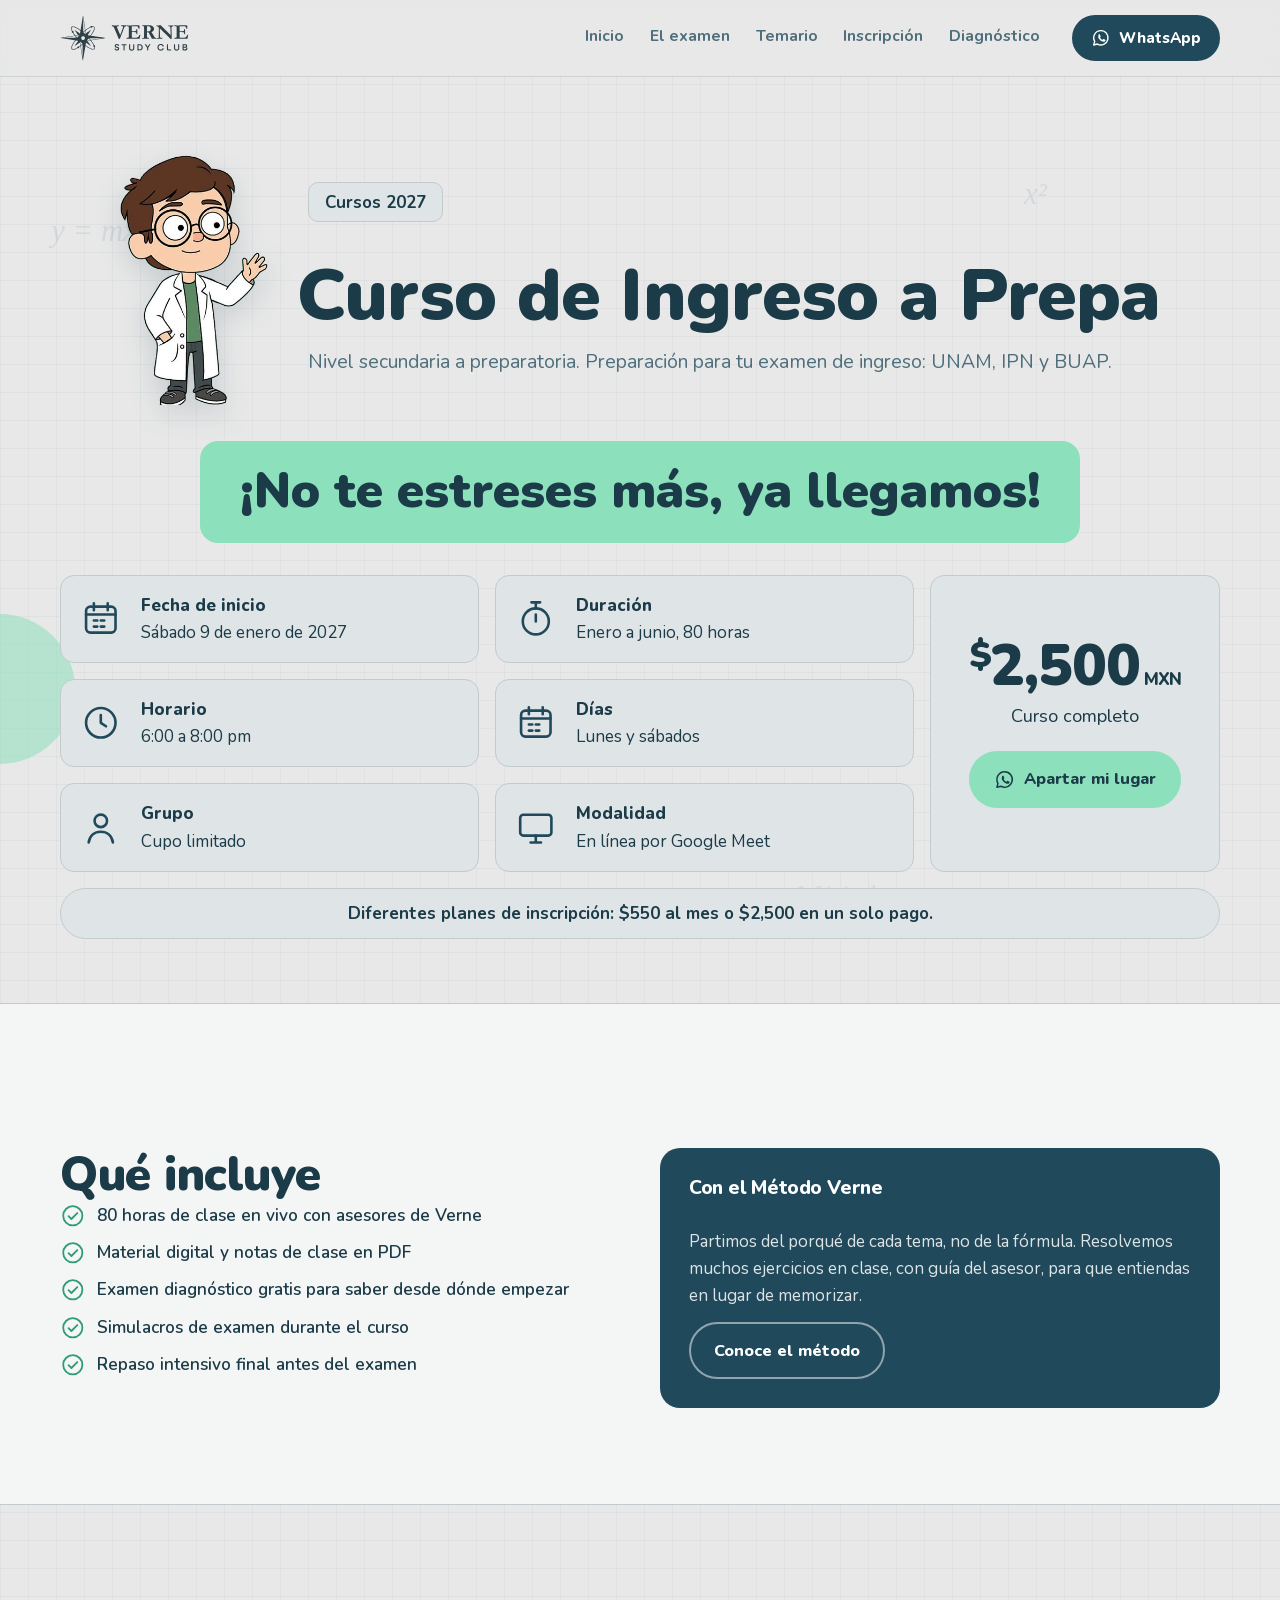
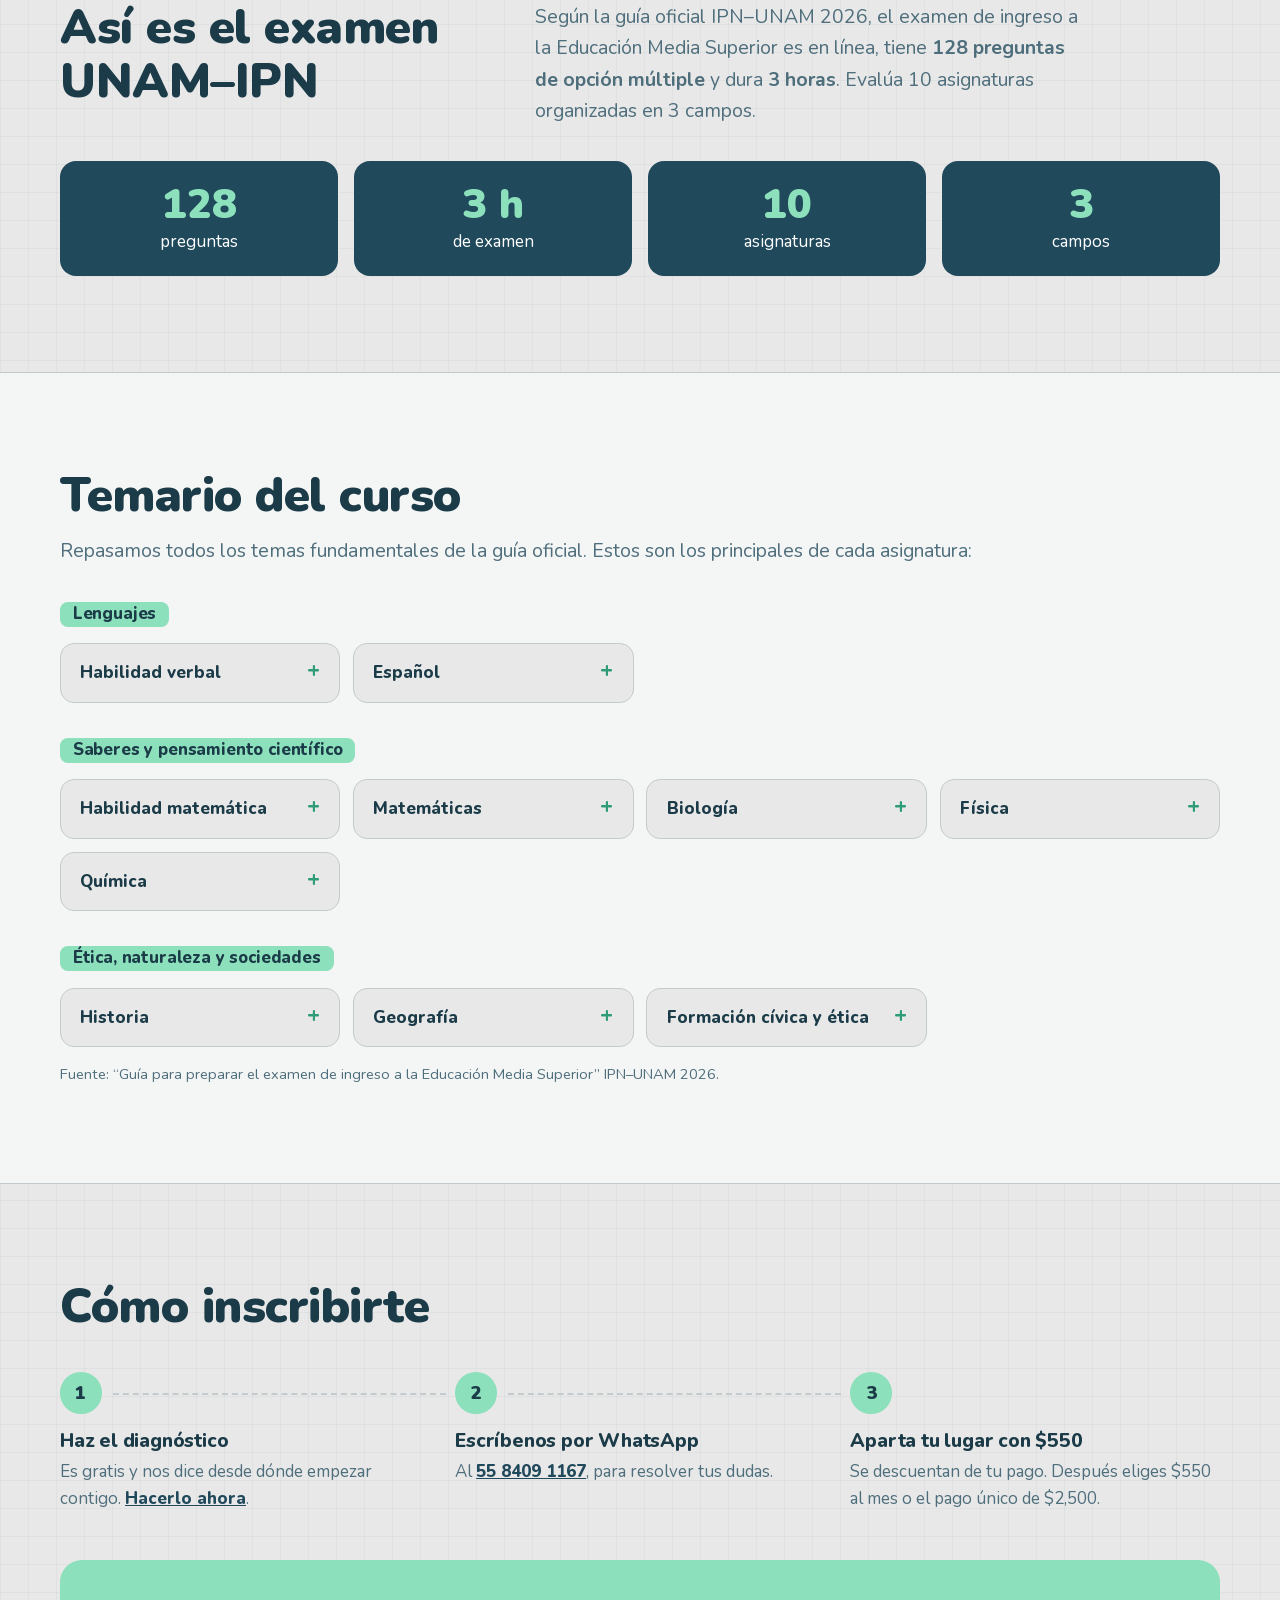
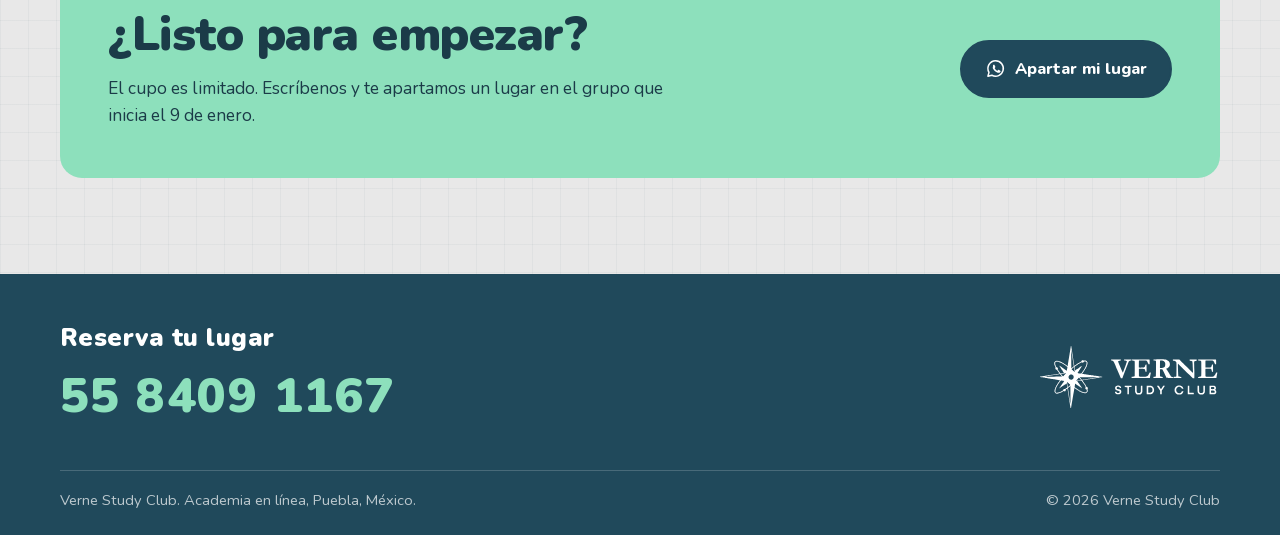
==== curso.html @ 1e66c163 "Diagnóstico UNAM–IPN de 80 preguntas, página del curso, equipo, redes y logo sin huecos Co-Authored-" ====
<!doctype html>
<html lang="es-MX">
<head>
<meta charset="utf-8">
<meta name="viewport" content="width=device-width, initial-scale=1">
<title>Curso de Ingreso a Prepa 2027 | Verne Study Club</title>
<meta name="description" content="Curso en línea para el examen de ingreso a prepa (UNAM, IPN, BUAP). Inicia el 9 de enero de 2027, lunes y sábados de 6:00 a 8:00 pm por Google Meet. $2,500 MXN o $550 al mes; aparta con $550.">
<meta name="theme-color" content="#20495B">
<link rel="icon" href="assets/favicon.svg" type="image/svg+xml">
<link rel="canonical" href="https://tomyblazebb8r2d2-jpg.github.io/verne/curso.html">
<link rel="preload" href="fonts/nunito-latin.woff2" as="font" type="font/woff2" crossorigin>
<meta property="og:type" content="website">
<meta property="og:locale" content="es_MX">
<meta property="og:title" content="Curso de Ingreso a Prepa 2027 | Verne Study Club">
<meta property="og:description" content="¡No te estreses más, ya llegamos! Inicia el 9 de enero de 2027. En línea por Google Meet.">
<meta property="og:image" content="https://tomyblazebb8r2d2-jpg.github.io/verne/assets/og.png">
<meta name="twitter:card" content="summary_large_image">
<link rel="stylesheet" href="estilos.css">
<script type="application/ld+json">
{
  "@context": "https://schema.org",
  "@type": "Course",
  "name": "Curso de Ingreso a Prepa 2027",
  "description": "Preparación en línea para el examen de ingreso a la Educación Media Superior (UNAM, IPN, BUAP).",
  "inLanguage": "es-MX",
  "provider": { "@type": "EducationalOrganization", "name": "Verne Study Club", "url": "https://tomyblazebb8r2d2-jpg.github.io/verne/", "telephone": "+52 55 8409 1167" },
  "offers": { "@type": "Offer", "price": "2500", "priceCurrency": "MXN", "category": "Curso completo" },
  "hasCourseInstance": { "@type": "CourseInstance", "courseMode": "online", "startDate": "2027-01-09", "courseSchedule": { "@type": "Schedule", "byDay": ["https://schema.org/Monday", "https://schema.org/Saturday"], "startTime": "18:00", "endTime": "20:00" }, "location": { "@type": "VirtualLocation", "name": "Google Meet" } }
}
</script>
</head>
<body>
<a class="saltar" href="#contenido">Saltar al contenido</a>

<header class="cabecera">
  <div class="envoltura cabecera__fila">
    <a class="cabecera__logo" href="./"><svg class="logo-h" aria-hidden="true" focusable="false" viewBox="275.0 156.5 843.77 299.09"><g transform="translate(279.0 160.5) scale(0.62) translate(-279.0 -160.5)"><path class=""  transform="scale(0.25) translate(0 4096) scale(0.1 -0.1)" d="M20527 34478 c-17 -27 -37 -128 -67 -328 -12 -80 -28 -176 -35 -215 -8 -38 -19 -106 -25 -150 -6 -44 -15 -95 -20 -115 -5 -19 -11 -62 -15 -95 -3 -33 -12 -91 -20 -130 -8 -38 -19 -108 -25 -155 -5 -47 -17 -116 -25 -155 -8 -38 -15 -83 -15 -99 0 -17 -9 -80 -20 -140 -39 -209 -51 -281 -61 -365 -5 -47 -12 -88 -15 -92 -3 -5 -14 -66 -24 -136 -11 -70 -25 -155 -30 -188 -6 -33 -20 -114 -30 -180 -20 -117 -46 -274 -75 -445 -8 -47 -17 -105 -20 -130 -3 -25 -15 -94 -25 -155 -20 -110 -49 -287 -91 -555 -17 -111 -50 -300 -70 -409 -10 -56 -19 -115 -19 -130 0 -14 -7 -57 -15 -96 -9 -38 -22 -113 -30 -165 -37 -242 -46 -297 -56 -325 -5 -16 -12 -64 -15 -105 -4 -41 -12 -100 -19 -130 -8 -30 -18 -97 -24 -147 -6 -51 -15 -103 -20 -116 -5 -13 -12 -54 -16 -92 -4 -39 -13 -97 -20 -130 -7 -33 -18 -104 -24 -157 -6 -53 -15 -108 -21 -123 -5 -14 -10 -39 -10 -54 0 -43 -24 -58 -56 -35 -15 11 -36 26 -48 34 -13 8 -51 38 -87 65 -87 68 -111 85 -204 150 -44 30 -116 80 -160 110 -166 115 -424 284 -520 341 -55 32 -109 64 -120 71 -11 7 -33 20 -50 28 -16 9 -46 26 -67 38 -20 12 -62 37 -95 55 -32 18 -65 37 -73 43 -8 5 -28 16 -45 25 -16 8 -66 35 -110 59 -158 87 -525 265 -546 265 -6 0 -23 7 -37 15 -29 16 -38 19 -257 94 -240 82 -345 110 -550 147 -149 27 -374 25 -479 -4 -232 -65 -363 -184 -444 -407 -25 -67 -26 -79 -26 -285 0 -173 3 -230 18 -290 10 -41 22 -97 27 -124 4 -28 15 -70 23 -95 36 -110 48 -148 56 -180 5 -19 15 -48 23 -65 8 -17 25 -58 37 -91 33 -91 66 -167 136 -312 35 -73 64 -138 64 -144 0 -6 -13 -28 -28 -48 -51 -66 -72 -131 -72 -225 0 -70 5 -98 27 -152 57 -139 189 -225 353 -230 47 -2 88 -3 91 -4 7 0 89 -117 89 -126 0 -3 8 -17 19 -32 10 -15 66 -99 125 -187 59 -88 134 -198 167 -245 33 -47 68 -96 77 -110 9 -13 45 -63 79 -110 34 -47 88 -121 120 -165 32 -44 75 -99 96 -122 21 -23 36 -47 33 -52 -4 -5 -28 -13 -54 -16 -26 -3 -78 -12 -117 -20 -38 -7 -101 -17 -138 -20 -37 -4 -82 -11 -100 -16 -18 -5 -75 -14 -127 -19 -52 -5 -115 -14 -140 -20 -25 -6 -92 -17 -150 -25 -115 -16 -188 -27 -355 -55 -60 -10 -137 -21 -170 -25 -33 -3 -76 -11 -97 -16 -20 -5 -71 -14 -115 -19 -43 -5 -116 -16 -163 -24 -185 -31 -345 -55 -629 -95 -85 -12 -157 -24 -161 -26 -4 -3 -50 -9 -101 -15 -52 -6 -130 -17 -174 -25 -102 -18 -262 -42 -393 -60 -56 -8 -106 -16 -110 -19 -4 -2 -52 -9 -107 -16 -55 -6 -118 -16 -140 -21 -22 -5 -87 -16 -145 -24 -102 -14 -284 -42 -405 -64 -33 -5 -121 -19 -195 -31 -74 -11 -184 -29 -245 -40 -60 -10 -135 -22 -165 -25 -30 -3 -91 -12 -135 -20 -44 -8 -114 -19 -155 -24 -88 -12 -174 -25 -325 -51 -60 -11 -130 -21 -155 -25 -25 -3 -83 -12 -130 -19 -47 -8 -119 -20 -160 -26 -116 -18 -134 -22 -147 -32 -16 -13 -17 -94 -1 -104 13 -8 141 -27 298 -44 52 -6 125 -15 163 -20 37 -6 100 -15 140 -20 83 -12 153 -23 322 -50 66 -11 149 -24 185 -30 130 -21 307 -52 380 -65 41 -8 100 -17 130 -20 30 -4 100 -15 155 -25 55 -10 154 -27 220 -39 66 -11 161 -27 210 -36 50 -8 124 -20 165 -25 41 -6 109 -17 150 -25 90 -17 173 -30 300 -49 52 -8 131 -21 175 -29 44 -9 112 -21 150 -26 39 -6 97 -15 130 -21 33 -5 114 -19 180 -30 66 -11 145 -25 175 -31 30 -6 87 -14 125 -20 61 -8 154 -24 355 -60 30 -6 109 -19 175 -29 66 -11 174 -29 240 -40 66 -12 161 -27 210 -35 50 -7 126 -20 170 -28 44 -9 136 -25 205 -37 69 -11 159 -27 200 -35 41 -8 114 -19 163 -25 48 -6 98 -15 110 -19 13 -5 54 -12 92 -16 39 -3 93 -13 121 -20 27 -8 87 -19 133 -24 45 -5 85 -12 88 -15 11 -10 -12 -48 -79 -131 -83 -103 -233 -309 -331 -455 -42 -63 -99 -146 -125 -185 -123 -178 -163 -237 -177 -263 -9 -15 -23 -39 -33 -54 -9 -14 -34 -55 -55 -90 -20 -34 -48 -81 -62 -103 -13 -22 -40 -67 -60 -100 -19 -33 -46 -78 -60 -100 -33 -53 -46 -77 -160 -300 -139 -269 -162 -316 -225 -465 -17 -41 -38 -89 -46 -107 -8 -17 -14 -37 -14 -45 -1 -7 -9 -31 -20 -53 -11 -22 -19 -48 -20 -57 0 -10 -6 -32 -14 -50 -14 -32 -48 -149 -80 -276 -20 -78 -46 -318 -46 -421 1 -145 34 -290 91 -401 30 -57 151 -179 209 -211 141 -77 344 -105 584 -79 222 23 637 146 891 265 103 48 417 204 506 253 129 69 256 142 330 189 45 30 70 29 99 -2 13 -14 28 -25 33 -25 6 0 18 -7 26 -15 9 -8 56 -24 104 -36 87 -22 89 -22 165 -5 134 31 215 93 272 205 30 60 41 158 29 249 -6 40 -7 80 -4 90 3 9 45 43 93 74 156 101 279 190 371 268 32 27 59 26 65 -2 6 -26 30 -186 46 -293 20 -147 32 -224 50 -330 10 -60 21 -137 25 -170 3 -33 10 -76 15 -95 5 -19 14 -78 20 -130 6 -52 17 -129 25 -170 8 -41 18 -106 24 -145 12 -83 25 -169 51 -325 10 -63 23 -149 29 -190 12 -91 26 -180 51 -325 10 -60 21 -137 25 -170 3 -33 10 -76 15 -95 6 -20 17 -85 26 -145 46 -322 70 -475 89 -575 8 -41 19 -115 25 -165 6 -49 17 -126 25 -170 8 -44 19 -116 24 -160 12 -89 24 -165 51 -335 28 -166 50 -311 66 -420 7 -52 22 -149 33 -215 11 -66 25 -151 31 -190 6 -38 18 -108 26 -155 9 -47 22 -128 30 -180 7 -52 18 -122 24 -155 5 -33 19 -118 31 -190 57 -364 60 -374 96 -396 37 -23 81 -19 107 9 18 21 42 120 51 212 4 36 13 92 20 125 8 33 19 102 25 154 6 51 14 101 19 110 5 9 11 43 15 76 4 33 13 92 22 130 8 39 19 102 23 140 4 39 16 111 25 160 9 50 26 144 37 210 11 66 27 156 35 200 8 44 21 124 29 177 9 54 18 103 20 110 3 7 11 58 19 113 8 55 19 125 25 155 6 30 19 107 30 170 11 63 29 167 40 230 21 115 30 171 51 310 6 41 18 104 25 140 8 36 19 100 24 142 6 42 16 98 22 125 6 26 17 86 24 133 7 47 18 110 23 140 6 30 21 111 32 180 12 69 30 175 40 235 25 140 58 341 64 380 2 17 11 68 20 115 9 47 25 139 36 205 12 66 30 172 41 235 11 63 29 167 40 230 11 63 24 138 29 165 6 28 15 82 21 120 6 39 19 109 30 157 10 48 19 101 19 118 0 18 6 58 14 89 8 31 19 90 25 132 19 142 46 184 88 141 10 -10 43 -35 73 -55 30 -20 80 -55 110 -77 30 -22 80 -56 110 -77 30 -21 57 -40 60 -43 7 -8 177 -123 200 -136 11 -6 28 -18 38 -27 10 -10 21 -17 25 -17 3 0 45 -26 94 -58 176 -117 223 -147 274 -176 19 -10 57 -33 84 -51 28 -18 73 -46 101 -62 29 -15 78 -43 110 -62 111 -65 476 -251 615 -314 86 -39 102 -47 199 -90 30 -13 87 -37 125 -51 39 -15 84 -34 102 -42 17 -8 36 -14 43 -14 7 0 26 -6 43 -14 31 -13 137 -46 262 -80 56 -15 135 -31 294 -57 105 -18 361 -6 456 20 235 66 364 198 426 436 26 102 29 316 6 455 -9 52 -21 132 -27 178 l-11 83 44 39 c29 26 58 67 83 117 33 66 39 90 42 155 8 164 -71 294 -223 368 -42 20 -66 24 -144 25 l-94 0 -43 85 c-23 47 -72 146 -109 220 -61 125 -89 178 -136 255 -10 17 -28 46 -39 65 -11 19 -29 49 -40 65 -11 17 -30 47 -42 69 -30 50 -34 57 -92 146 -91 140 -215 325 -251 375 -19 28 -55 79 -80 115 -99 146 -230 324 -337 461 -43 54 -78 106 -78 114 0 17 18 22 117 30 40 3 87 10 105 16 18 5 67 14 108 19 41 5 113 16 160 25 83 14 211 34 395 61 162 23 239 36 344 55 56 10 114 19 127 19 14 0 57 7 97 15 40 8 119 21 177 29 192 28 314 46 393 61 42 8 91 15 108 15 16 0 62 7 102 15 40 8 113 19 162 24 50 6 128 17 175 25 221 40 320 56 344 56 15 0 59 7 99 15 40 8 119 21 177 29 113 16 182 27 355 56 61 10 135 22 165 25 30 3 87 12 125 20 39 8 97 17 130 20 33 4 76 10 95 15 19 5 78 14 130 20 52 6 111 16 132 21 20 5 71 14 115 19 95 12 358 54 588 96 50 9 131 22 180 30 50 7 119 18 155 24 145 23 270 42 365 56 255 36 278 41 297 64 23 29 23 55 -1 79 -26 26 -73 37 -206 50 -60 6 -153 17 -205 26 -52 8 -115 15 -140 15 -25 0 -72 7 -105 14 -33 8 -107 20 -165 26 -58 6 -112 13 -121 16 -9 2 -79 13 -155 24 -236 32 -286 40 -379 56 -49 8 -124 19 -165 24 -91 10 -255 35 -370 56 -47 8 -125 19 -175 25 -49 5 -106 14 -125 19 -19 5 -64 12 -100 15 -36 4 -99 13 -140 21 -41 7 -124 21 -185 29 -60 9 -166 24 -235 35 -69 10 -161 23 -205 30 -44 6 -118 18 -165 26 -47 8 -121 19 -165 24 -44 5 -118 16 -165 24 -88 15 -258 40 -510 76 -80 12 -174 26 -210 31 -36 6 -99 15 -140 20 -41 5 -113 16 -160 24 -47 8 -105 17 -130 20 -66 8 -302 44 -400 60 -47 8 -128 19 -180 25 -52 6 -111 15 -130 20 -19 4 -64 11 -100 15 -36 3 -114 15 -175 25 -60 10 -138 21 -173 25 -35 3 -70 9 -78 12 -23 9 -16 46 14 75 22 20 309 407 382 514 121 178 320 482 320 489 0 3 15 27 33 53 18 26 49 73 68 105 19 32 43 73 54 92 11 18 44 75 73 127 29 51 57 100 62 108 15 23 39 70 134 255 78 150 128 260 198 430 11 28 26 64 34 80 20 45 85 237 119 350 200 681 80 1095 -358 1237 -65 21 -90 23 -267 23 -165 0 -202 -3 -242 -18 -59 -23 -83 -16 -108 33 -29 57 -122 134 -193 161 -90 34 -220 32 -297 -3 -136 -63 -220 -199 -220 -355 0 -37 -4 -72 -8 -78 -4 -5 -27 -19 -52 -31 -102 -47 -310 -151 -385 -193 -44 -24 -100 -55 -125 -68 -72 -38 -163 -89 -216 -122 -27 -17 -76 -46 -109 -66 -33 -20 -87 -54 -120 -75 -33 -22 -76 -49 -95 -60 -19 -11 -48 -29 -65 -40 -16 -11 -42 -26 -56 -34 -75 -43 -385 -256 -567 -391 -70 -52 -142 -105 -160 -117 -19 -13 -58 -42 -88 -65 -55 -44 -88 -54 -97 -29 -3 8 -11 52 -17 98 -6 45 -20 139 -30 208 -11 69 -22 150 -25 180 -4 30 -11 72 -16 92 -5 20 -14 74 -20 120 -5 46 -16 117 -24 158 -8 41 -19 109 -24 150 -15 112 -39 265 -55 355 -8 44 -25 145 -36 225 -12 80 -30 197 -40 260 -10 63 -21 142 -25 175 -3 33 -10 74 -15 90 -5 17 -14 68 -19 115 -6 47 -17 123 -25 170 -8 47 -24 150 -36 230 -12 80 -28 183 -37 230 -8 47 -21 128 -28 180 -31 230 -55 392 -59 399 -3 4 -12 63 -21 131 -9 68 -18 127 -20 131 -3 3 -9 49 -15 100 -6 52 -17 128 -25 169 -7 41 -24 143 -36 225 -12 83 -28 191 -36 240 -8 50 -19 122 -23 160 -5 39 -16 108 -24 155 -13 77 -40 249 -66 420 -34 231 -51 333 -54 339 -2 3 -9 51 -15 106 -7 55 -18 134 -26 175 -8 41 -17 99 -21 129 -10 86 -74 132 -107 79z m129 -1314 c12 -54 26 -144 32 -199 12 -102 22 -175 48 -325 8 -47 21 -130 28 -185 14 -100 22 -153 56 -365 42 -261 62 -387 66 -420 4 -35 16 -104 54 -320 11 -63 20 -126 20 -140 0 -14 9 -74 19 -135 23 -129 57 -349 66 -420 3 -27 12 -84 20 -125 12 -66 23 -134 64 -400 6 -36 20 -125 31 -199 11 -73 22 -137 25 -141 2 -4 9 -47 14 -96 6 -49 17 -127 25 -174 40 -223 56 -320 56 -346 0 -16 7 -60 15 -99 8 -38 20 -110 26 -160 6 -49 17 -117 25 -150 7 -33 14 -76 14 -96 0 -21 9 -84 19 -140 36 -193 38 -176 -22 -234 -29 -28 -95 -83 -147 -122 -52 -39 -144 -113 -205 -163 -255 -211 -346 -282 -352 -276 -4 3 -8 437 -10 964 -2 526 -8 1364 -14 1862 -14 1143 -25 2646 -20 2683 7 52 26 21 47 -79z m4332 -3308 c91 -31 140 -64 196 -128 135 -157 161 -376 85 -718 -6 -25 -16 -72 -23 -105 -14 -64 -38 -141 -68 -217 -10 -26 -18 -53 -18 -60 -1 -7 -9 -31 -20 -53 -11 -22 -19 -46 -20 -53 0 -6 -9 -29 -20 -49 -11 -21 -20 -44 -20 -51 0 -7 -8 -30 -19 -50 -10 -20 -25 -53 -34 -72 -17 -40 -186 -379 -226 -455 -15 -27 -43 -79 -63 -115 -33 -61 -47 -85 -98 -175 -11 -19 -28 -50 -38 -67 -63 -110 -100 -169 -238 -376 -60 -90 -125 -188 -144 -218 -72 -110 -140 -206 -338 -474 -239 -323 -212 -292 -257 -287 -122 15 -271 38 -303 46 -20 6 -77 14 -127 20 -49 6 -162 21 -250 35 -88 14 -191 30 -230 36 -231 34 -244 39 -208 88 44 60 93 132 93 137 0 2 17 30 39 62 62 93 121 184 121 188 0 2 19 33 43 68 23 36 58 91 77 123 19 31 54 85 76 120 23 34 43 66 45 71 2 4 40 62 83 128 134 203 151 229 156 240 3 6 32 51 64 100 32 50 69 106 81 125 13 19 44 69 70 110 27 41 63 98 80 125 18 28 54 84 80 125 26 41 61 94 76 118 16 24 29 45 29 47 0 4 51 83 102 157 10 15 18 30 18 33 0 3 16 28 35 55 64 91 42 93 -77 8 -48 -35 -120 -84 -160 -110 -40 -26 -112 -74 -160 -108 -190 -130 -268 -184 -388 -265 -69 -46 -152 -103 -185 -126 -33 -23 -89 -62 -125 -87 -36 -25 -83 -58 -105 -74 -22 -16 -65 -45 -95 -66 -59 -39 -60 -40 -105 -75 -16 -13 -55 -40 -85 -60 -30 -20 -77 -52 -105 -72 -27 -19 -72 -51 -100 -71 -27 -19 -77 -55 -110 -80 -33 -24 -76 -55 -95 -68 -19 -14 -60 -43 -90 -65 -72 -53 -108 -73 -120 -66 -5 3 -12 22 -15 43 -3 20 -12 75 -20 122 -13 80 -32 202 -70 450 -9 58 -21 139 -26 180 -5 41 -16 107 -24 145 -7 39 -17 104 -20 146 l-7 75 35 30 c19 16 58 45 86 64 28 19 100 72 161 117 61 45 141 102 178 128 37 25 87 61 112 79 117 85 443 306 470 319 8 4 34 20 57 35 134 86 321 197 458 272 57 31 94 51 225 123 118 64 366 187 378 187 8 0 39 -22 70 -48 88 -75 144 -95 261 -90 110 4 177 30 255 99 45 40 106 147 106 186 0 35 17 71 40 83 39 21 104 28 273 29 152 1 174 -1 235 -23z m-8502 -36 c60 -11 129 -25 154 -31 25 -6 70 -16 100 -23 52 -13 82 -22 225 -69 74 -24 179 -64 222 -83 17 -8 36 -14 43 -14 7 0 24 -6 38 -14 15 -8 47 -23 72 -34 131 -57 262 -122 425 -208 44 -23 109 -57 145 -75 36 -18 71 -38 79 -43 7 -6 42 -27 76 -46 70 -39 169 -97 230 -135 22 -13 57 -35 79 -47 50 -30 60 -36 131 -82 135 -88 389 -260 490 -331 28 -20 79 -56 115 -81 36 -25 92 -65 125 -89 33 -25 67 -48 75 -52 17 -7 138 -103 163 -128 18 -18 16 -63 -9 -170 -16 -72 -40 -211 -60 -355 -8 -58 -18 -118 -24 -135 -5 -16 -14 -72 -20 -122 -6 -51 -14 -103 -19 -115 -5 -13 -12 -52 -16 -88 -11 -103 -32 -192 -46 -201 -8 -5 -21 -3 -31 4 -9 7 -94 65 -190 129 -95 65 -206 140 -245 168 -40 27 -106 73 -145 100 -40 28 -170 115 -288 195 -118 79 -267 180 -330 224 -195 136 -465 320 -850 579 -69 46 -132 90 -141 98 -18 16 -49 19 -49 4 0 -5 25 -46 55 -90 30 -44 55 -83 55 -86 0 -3 8 -17 19 -32 68 -99 297 -449 303 -463 4 -10 23 -40 42 -68 20 -28 36 -53 36 -56 0 -3 8 -18 18 -33 51 -74 102 -153 102 -157 0 -2 15 -25 33 -51 17 -25 39 -56 47 -69 8 -12 73 -110 144 -216 71 -107 152 -230 181 -274 47 -73 176 -268 327 -494 32 -47 54 -88 50 -92 -9 -9 -185 -39 -297 -50 -49 -6 -106 -14 -125 -19 -19 -5 -73 -14 -120 -19 -47 -6 -123 -17 -170 -25 -47 -9 -146 -25 -220 -37 -74 -12 -141 -24 -148 -27 -7 -2 -27 11 -45 30 -73 78 -459 597 -532 717 -5 9 -28 43 -49 76 -43 66 -64 100 -121 190 -21 33 -45 71 -55 85 -9 14 -20 35 -24 47 -4 12 -13 27 -21 33 -24 20 -17 48 23 98 61 76 75 115 80 228 4 94 2 106 -23 161 -28 64 -109 151 -180 194 -36 22 -52 24 -170 26 -71 1 -136 2 -143 2 -7 1 -22 22 -34 49 -28 65 -50 114 -92 205 -20 43 -36 80 -36 83 0 3 -6 20 -14 37 -33 72 -91 236 -125 352 -119 408 -99 723 58 882 46 47 138 102 211 127 100 33 277 35 436 6z m4959 -1737 c4 -27 12 -82 20 -123 7 -41 16 -104 20 -140 3 -36 10 -81 15 -100 5 -19 14 -73 19 -120 6 -47 18 -128 26 -180 9 -52 25 -144 35 -205 10 -60 21 -139 25 -175 3 -36 10 -79 16 -96 5 -17 16 -77 24 -135 8 -57 17 -119 21 -136 13 -65 -28 -39 -242 150 -673 594 -754 667 -754 681 0 13 131 128 319 279 75 61 138 113 141 117 3 3 15 13 27 21 24 17 110 89 190 162 29 26 62 47 72 47 16 0 21 -9 26 -47z m-2375 -1798 c0 -15 -25 -44 -279 -330 -121 -136 -313 -341 -535 -572 -60 -62 -117 -113 -126 -113 -19 0 -106 87 -250 250 -125 142 -132 149 -238 275 -52 61 -119 138 -149 173 -30 34 -53 69 -50 76 6 14 40 21 172 36 44 5 118 16 165 24 113 20 339 53 420 61 36 4 92 13 125 20 33 7 91 16 128 20 37 4 82 11 100 16 18 5 73 14 122 19 50 6 126 17 170 25 216 38 225 39 225 20z m-1819 -278 c9 -7 84 -97 168 -202 84 -104 166 -204 182 -222 15 -17 70 -78 120 -135 51 -57 103 -113 117 -126 57 -54 193 -50 -2423 -63 -2453 -11 -2916 -9 -2894 17 17 20 64 33 184 48 212 28 281 38 390 56 61 10 139 22 174 26 35 3 78 10 95 15 17 5 72 14 121 19 50 6 124 17 165 25 41 8 109 19 150 24 93 12 183 26 325 51 61 10 175 28 255 40 80 11 197 29 260 40 63 10 178 28 255 40 77 12 192 30 255 40 63 11 140 22 170 25 30 4 71 11 90 15 19 5 78 14 130 20 52 6 111 15 130 20 19 5 76 14 125 20 50 6 124 17 165 25 41 8 109 19 150 24 83 11 161 23 325 51 61 10 143 22 184 26 41 3 88 10 105 15 17 5 72 14 121 19 50 6 124 17 165 25 196 38 218 40 241 22z m3529 -116 c41 -10 89 -26 105 -35 17 -9 34 -16 38 -16 4 0 20 -8 35 -18 15 -11 47 -32 71 -48 61 -40 151 -131 197 -201 45 -67 94 -160 94 -178 0 -7 9 -41 20 -75 30 -93 28 -263 -4 -390 -79 -311 -338 -542 -653 -579 -363 -44 -699 164 -822 509 -31 88 -51 199 -51 282 0 71 32 240 49 263 5 6 13 24 19 42 6 17 31 63 56 102 118 181 271 293 466 341 135 34 252 35 380 1z m7950 -811 c29 -18 -6 -30 -135 -45 -164 -19 -381 -52 -393 -59 -5 -3 -49 -10 -98 -16 -49 -6 -120 -17 -159 -25 -38 -8 -97 -17 -130 -20 -33 -4 -76 -10 -95 -15 -20 -5 -71 -14 -115 -20 -90 -12 -225 -32 -395 -60 -63 -10 -178 -28 -255 -40 -77 -12 -192 -30 -255 -40 -190 -31 -431 -69 -585 -91 -38 -6 -119 -19 -180 -29 -60 -10 -139 -22 -174 -26 -35 -3 -78 -10 -95 -15 -17 -5 -74 -14 -126 -20 -52 -6 -122 -17 -155 -24 -33 -7 -91 -16 -128 -20 -37 -4 -82 -11 -99 -16 -18 -5 -79 -14 -137 -19 -58 -6 -124 -15 -146 -21 -22 -5 -87 -16 -145 -24 -58 -8 -130 -19 -160 -24 -30 -5 -89 -15 -130 -21 -264 -42 -338 -53 -450 -72 -209 -34 -204 -34 -225 -1 -16 25 -115 147 -215 267 -19 23 -113 131 -208 239 -96 109 -171 204 -169 211 4 10 206 14 989 19 2434 17 3865 28 3893 31 78 8 662 5 675 -4z m-5712 -132 c27 -29 63 -69 78 -88 16 -19 62 -73 104 -120 63 -70 329 -388 379 -453 9 -11 11 -21 5 -27 -5 -5 -58 -16 -117 -25 -60 -8 -112 -17 -116 -19 -4 -3 -45 -10 -92 -15 -46 -6 -122 -17 -169 -25 -151 -27 -333 -55 -395 -61 -33 -4 -76 -10 -95 -15 -19 -5 -80 -14 -135 -20 -55 -6 -136 -17 -180 -25 -70 -12 -143 -19 -182 -16 -24 2 -13 26 35 76 26 28 88 96 137 151 93 104 292 320 400 434 33 36 90 97 125 135 123 135 151 165 160 165 5 0 31 -24 58 -52z m-5507 -842 c19 -8 61 -17 94 -21 33 -3 105 -15 160 -25 55 -10 132 -23 170 -29 132 -19 210 -33 275 -47 36 -8 105 -19 155 -25 141 -17 158 -30 112 -86 -13 -15 -40 -53 -60 -83 -20 -30 -51 -75 -68 -100 -18 -25 -54 -76 -81 -115 -26 -38 -66 -95 -88 -125 -64 -88 -101 -141 -146 -208 -23 -34 -64 -90 -91 -125 -26 -34 -74 -100 -106 -147 -32 -47 -76 -110 -98 -140 -21 -30 -61 -86 -88 -125 -26 -38 -62 -90 -80 -115 -42 -60 -159 -232 -243 -355 -37 -55 -90 -131 -116 -170 -27 -38 -75 -108 -107 -155 -32 -47 -66 -96 -76 -109 -21 -27 -25 -51 -8 -51 12 0 50 24 358 229 113 75 209 138 214 140 5 2 37 22 71 45 35 22 102 66 150 96 48 30 157 101 243 158 85 56 157 102 159 102 1 0 24 15 49 33 26 17 54 37 63 42 10 6 42 26 72 46 30 20 83 54 118 75 35 21 161 103 279 182 118 78 219 142 223 142 4 0 15 9 25 20 10 11 22 20 26 20 9 0 55 30 112 74 62 48 77 27 97 -129 5 -44 16 -118 25 -165 27 -151 54 -324 60 -380 3 -30 12 -93 20 -140 75 -433 71 -394 36 -426 -16 -14 -85 -66 -153 -114 -211 -152 -273 -197 -377 -275 -19 -14 -40 -25 -48 -25 -8 0 -42 15 -76 33 -60 31 -66 32 -182 32 -109 0 -124 -2 -165 -25 -147 -82 -209 -188 -211 -360 -1 -100 -8 -111 -107 -168 -35 -21 -80 -47 -100 -59 -21 -12 -48 -27 -62 -33 -36 -15 -40 -18 -90 -46 -155 -90 -429 -222 -600 -290 -47 -19 -94 -39 -105 -44 -27 -12 -137 -53 -210 -78 -500 -169 -871 -155 -1040 40 -61 71 -92 150 -109 280 -27 202 11 451 116 763 30 89 58 165 78 210 10 22 30 71 45 109 15 38 31 77 35 85 5 9 59 119 122 244 62 126 120 241 128 255 8 15 34 61 58 102 23 41 53 93 67 115 13 22 35 57 47 79 32 53 38 63 81 127 20 31 37 59 37 62 0 3 26 45 58 94 63 94 131 198 147 224 36 58 279 397 429 599 217 292 209 285 277 256z m6215 -14 c17 -15 62 -67 99 -117 154 -203 190 -250 196 -255 9 -7 261 -361 336 -470 43 -64 212 -325 251 -390 78 -130 199 -344 255 -450 35 -69 81 -154 102 -190 54 -95 55 -110 7 -167 -22 -26 -53 -73 -68 -103 -26 -50 -28 -64 -28 -165 -1 -101 1 -114 26 -162 64 -121 194 -212 316 -221 51 -4 66 -9 77 -26 26 -39 58 -251 59 -381 0 -187 -36 -308 -125 -408 -51 -58 -96 -88 -186 -124 -65 -25 -76 -26 -253 -26 -164 0 -199 3 -305 27 -65 15 -140 33 -165 41 -161 48 -226 69 -235 75 -5 4 -23 10 -40 14 -16 4 -48 16 -72 27 -23 10 -47 19 -53 19 -7 0 -24 6 -38 14 -30 16 -80 38 -192 86 -87 37 -451 218 -525 261 -27 16 -57 32 -65 36 -20 9 -286 163 -385 223 -44 27 -103 63 -131 79 -29 17 -57 38 -64 46 -7 8 -16 15 -21 15 -4 0 -29 15 -54 33 -26 17 -55 37 -65 42 -10 6 -26 17 -35 25 -9 8 -25 19 -35 25 -50 29 -339 229 -431 298 -35 27 -104 79 -154 116 l-90 68 2 74 c2 41 9 106 17 144 8 39 18 90 21 115 6 44 27 177 65 395 10 61 26 162 35 225 25 167 23 160 47 160 11 0 26 -6 32 -13 6 -8 213 -148 459 -313 247 -164 456 -304 465 -310 10 -6 49 -32 87 -58 39 -25 103 -68 143 -96 41 -27 75 -50 77 -50 2 0 38 -24 80 -52 42 -29 99 -67 126 -84 27 -17 57 -38 67 -47 10 -9 23 -17 29 -17 6 0 17 -7 24 -16 7 -9 22 -20 34 -25 11 -5 40 -25 65 -43 25 -19 48 -35 52 -35 6 -1 75 -45 160 -103 15 -10 30 -18 33 -18 3 0 34 -20 69 -45 36 -25 70 -45 75 -45 20 0 12 29 -20 72 -17 24 -94 140 -173 258 -78 118 -157 235 -174 260 -34 48 -59 83 -137 195 -27 39 -65 93 -84 120 -51 73 -123 177 -196 285 -35 52 -82 121 -105 154 -23 32 -71 102 -108 155 -68 99 -81 119 -182 261 -197 279 -262 380 -256 395 5 14 11 16 156 39 52 9 149 24 215 35 66 11 151 23 188 26 37 4 82 11 100 16 18 5 73 14 122 20 50 6 106 14 125 19 19 5 85 16 145 24 61 9 124 20 140 25 40 13 36 14 71 -17z m-4257 -499 c47 -43 109 -99 136 -124 28 -26 68 -62 90 -80 22 -19 99 -88 170 -154 72 -66 181 -165 244 -220 63 -55 145 -130 183 -166 64 -63 68 -69 68 -111 0 -41 -5 -49 -51 -94 -79 -76 -79 -76 -169 -149 -46 -39 -92 -77 -100 -85 -53 -49 -109 -96 -225 -188 -71 -56 -142 -114 -156 -127 -30 -29 -55 -32 -68 -7 -5 9 -14 56 -20 102 -23 175 -53 378 -71 475 -10 55 -21 127 -25 160 -4 33 -11 78 -16 100 -5 22 -16 87 -24 145 -38 278 -55 388 -64 417 -5 17 -12 66 -16 107 -7 68 -6 76 10 76 10 0 56 -35 104 -77z m902 -1763 c31 -3006 39 -4764 21 -4782 -6 -6 -14 -9 -17 -6 -3 2 -12 58 -20 124 -16 119 -19 141 -55 349 -47 271 -74 439 -106 660 -16 112 -30 199 -54 340 -10 61 -21 137 -25 170 -3 33 -11 76 -16 97 -5 20 -14 71 -19 115 -5 43 -16 116 -24 163 -8 47 -20 119 -25 160 -16 121 -31 218 -51 335 -10 61 -21 137 -25 170 -3 33 -10 76 -15 95 -5 19 -14 78 -20 130 -6 52 -15 111 -20 130 -5 19 -14 73 -19 120 -6 47 -17 123 -25 170 -34 191 -56 328 -61 380 -4 30 -11 71 -15 90 -5 19 -14 78 -20 130 -6 52 -15 111 -20 130 -5 19 -14 80 -20 135 -6 55 -15 116 -20 135 -5 19 -14 76 -20 125 -6 50 -17 122 -25 160 -18 90 -27 197 -17 211 4 6 100 86 215 177 202 161 250 201 406 339 42 37 83 66 91 65 13 -2 16 -82 21 -617z"/><ellipse class="orbita-fija" cx="514.22" cy="395.23" rx="165.68" ry="43.38" transform="rotate(-136.03 514.22 395.23)" fill="none" stroke="#2F4047" stroke-width="4.0"/><ellipse class="orbita-fija" cx="514.22" cy="395.23" rx="165.46" ry="43.83" transform="rotate(-45.17 514.22 395.23)" fill="none" stroke="#2F4047" stroke-width="4.0"/></g><g transform="translate(350.02 -446.70500000000004)"><path class=""  transform="scale(0.25) translate(0 4096) scale(0.1 -0.1)" d="M10487 14133 c-4 -3 -7 -46 -7 -95 0 -102 -2 -100 110 -113 112 -12 235 -61 306 -122 45 -39 127 -191 208 -383 15 -36 34 -78 41 -95 7 -16 25 -59 40 -95 15 -36 36 -85 47 -110 39 -89 47 -106 73 -170 15 -36 32 -78 40 -95 7 -16 22 -52 33 -80 35 -85 113 -268 134 -315 36 -80 46 -104 73 -170 29 -72 43 -103 74 -171 12 -25 21 -50 21 -54 0 -4 9 -26 19 -49 10 -23 38 -86 61 -141 23 -55 50 -118 60 -140 10 -22 39 -89 65 -150 26 -60 53 -123 60 -140 7 -16 25 -59 40 -95 15 -36 33 -78 40 -95 7 -16 25 -59 40 -95 14 -36 33 -77 41 -92 8 -14 14 -31 14 -38 0 -6 18 -49 40 -96 22 -47 40 -88 40 -91 0 -3 9 -24 19 -47 10 -23 31 -70 46 -106 15 -36 34 -71 43 -77 11 -9 53 -13 127 -13 104 0 113 2 133 23 13 13 27 37 32 53 5 16 21 61 35 99 15 39 35 95 44 125 23 71 78 214 102 266 10 23 19 45 19 49 0 4 7 21 15 38 8 18 21 50 29 72 7 22 24 65 36 95 12 30 28 73 36 95 7 22 25 72 40 110 14 39 32 88 40 110 8 22 21 54 29 72 8 17 15 36 15 42 0 6 9 30 20 53 10 24 31 75 45 113 14 39 30 79 35 90 5 11 16 38 24 60 8 22 24 65 36 95 12 30 30 78 40 105 10 28 27 73 38 100 11 28 26 66 33 85 38 106 62 168 75 197 8 17 14 34 14 38 0 4 7 21 15 38 8 18 21 50 29 72 13 38 31 83 78 200 11 28 26 68 34 90 8 22 19 49 24 60 5 11 16 38 24 60 39 110 48 132 60 160 8 17 26 60 40 98 15 37 43 95 63 130 77 134 130 166 396 243 81 24 86 30 80 111 -5 70 -22 99 -51 88 -21 -8 -939 -7 -1117 1 -122 6 -152 4 -162 -7 -9 -12 -18 -111 -14 -156 2 -22 39 -33 166 -48 69 -8 133 -18 143 -23 9 -5 35 -13 57 -17 52 -9 120 -49 147 -87 l21 -31 -18 -76 c-10 -42 -24 -88 -31 -102 -8 -15 -18 -44 -23 -65 -6 -22 -31 -97 -56 -169 -26 -71 -53 -150 -61 -175 -8 -25 -18 -54 -24 -65 -5 -11 -25 -65 -44 -120 -43 -126 -54 -159 -76 -215 -17 -43 -35 -91 -81 -217 -12 -32 -30 -77 -40 -101 -10 -23 -19 -48 -19 -55 -1 -6 -9 -30 -20 -52 -11 -22 -20 -47 -20 -55 0 -8 -9 -33 -20 -55 -11 -22 -19 -44 -20 -50 0 -9 -21 -67 -62 -170 -33 -81 -59 -147 -78 -195 -10 -25 -29 -71 -41 -102 -26 -65 -54 -78 -66 -30 -6 26 -22 66 -65 162 -11 25 -26 59 -33 75 -6 17 -21 50 -32 75 -11 25 -33 74 -48 110 -15 36 -35 83 -45 105 -80 181 -85 193 -115 265 -15 36 -32 79 -40 95 -7 17 -22 53 -33 80 -32 79 -115 272 -166 387 -9 20 -16 39 -16 43 0 4 -9 26 -19 49 -10 23 -38 86 -61 141 -23 55 -51 118 -61 141 -10 23 -19 45 -19 49 0 4 -6 21 -14 38 -73 160 -87 264 -43 305 13 12 27 22 33 22 5 0 38 8 74 19 86 26 199 49 284 60 51 6 71 12 79 27 15 26 17 160 3 180 -11 14 -54 15 -467 5 -319 -8 -569 -9 -844 -1 -468 12 -490 12 -498 3z"/><path class=""  transform="scale(0.25) translate(0 4096) scale(0.1 -0.1)" d="M14343 14129 c-8 -8 -13 -43 -13 -95 0 -80 1 -82 28 -92 15 -6 69 -16 119 -22 51 -6 103 -14 117 -19 13 -6 58 -14 99 -20 141 -20 177 -54 199 -192 18 -119 19 -2583 1 -2645 -19 -59 -50 -84 -121 -94 -34 -5 -66 -11 -71 -15 -6 -3 -61 -10 -123 -15 -62 -6 -133 -17 -158 -25 -25 -8 -57 -17 -72 -20 -16 -3 -30 -14 -34 -28 -10 -32 -13 -149 -3 -168 8 -15 157 -17 1694 -24 1894 -8 1718 -15 1729 68 20 156 41 276 85 492 11 50 29 144 41 210 12 66 27 144 33 174 15 74 2 83 -117 79 l-90 -3 -17 -35 c-161 -334 -192 -387 -288 -492 -131 -142 -270 -207 -495 -228 -55 -6 -138 -15 -185 -21 -47 -6 -207 -11 -356 -11 -237 1 -288 4 -421 26 -83 13 -165 31 -181 40 -62 32 -61 16 -65 744 -3 581 -1 664 12 672 19 12 672 11 855 -2 72 -5 143 -14 158 -20 87 -34 142 -154 183 -401 8 -48 21 -99 30 -113 15 -22 22 -24 100 -24 69 0 85 3 92 18 5 9 6 295 3 665 -7 754 7 680 -125 670 -44 -3 -86 -10 -92 -14 -6 -5 -14 -35 -16 -67 -5 -53 -24 -131 -50 -207 -5 -16 -15 -49 -21 -73 -26 -93 -119 -162 -219 -162 -30 0 -78 -7 -108 -16 -77 -22 -788 -34 -801 -13 -10 16 -12 820 -2 1092 6 183 7 189 29 204 21 13 110 15 684 15 653 0 661 -1 704 -22 25 -11 57 -38 73 -58 42 -55 73 -102 73 -110 0 -4 15 -30 33 -57 37 -57 101 -189 147 -305 12 -30 29 -71 38 -90 l17 -35 105 0 105 0 -2 388 c-2 359 -4 391 -22 432 -10 24 -27 48 -38 53 -31 17 -991 22 -2168 12 -313 -3 -689 -1 -835 3 -211 7 -268 6 -277 -4z"/><path class=""  transform="scale(0.25) translate(0 4096) scale(0.1 -0.1)" d="M19510 14149 c-124 -3 -419 -7 -657 -8 -498 -1 -453 10 -453 -109 0 -47 5 -73 14 -81 16 -13 136 -30 226 -31 39 -1 91 -10 130 -23 111 -38 104 10 105 -732 0 -763 -15 -2147 -24 -2195 -10 -54 -71 -79 -240 -96 -143 -15 -206 -28 -216 -44 -4 -6 -8 -41 -11 -79 -5 -85 9 -106 65 -97 69 12 1088 17 1376 8 245 -8 292 -7 305 5 10 9 16 37 17 84 2 86 -10 102 -94 119 -32 6 -76 16 -98 22 -22 5 -62 14 -90 19 -129 26 -225 52 -236 65 -8 10 -11 191 -12 676 l0 663 134 -1 c83 0 162 -7 209 -17 128 -27 134 -36 517 -827 134 -276 301 -611 344 -690 69 -129 1 -116 640 -122 368 -4 558 -2 567 4 7 7 12 37 12 83 0 46 -5 76 -12 82 -7 5 -51 20 -98 33 -136 37 -241 93 -281 148 -35 48 -71 103 -89 137 -6 11 -23 39 -38 62 -15 23 -63 101 -107 173 -44 71 -88 142 -97 158 -9 15 -35 59 -58 97 -23 39 -49 82 -58 97 -9 14 -34 55 -54 91 -21 35 -44 70 -53 77 -8 7 -15 17 -15 22 0 5 -9 21 -19 36 -11 15 -53 79 -95 142 -41 63 -100 151 -130 195 -31 44 -56 85 -56 92 0 15 48 53 67 53 13 0 108 40 143 60 8 5 42 23 75 40 258 138 407 388 406 685 0 193 -58 360 -176 506 -50 62 -156 156 -230 204 -41 27 -196 105 -207 105 -6 0 -24 7 -41 15 -180 85 -608 116 -1307 94z m615 -258 c44 -11 89 -25 100 -31 11 -5 36 -16 55 -25 69 -31 89 -46 159 -121 76 -81 99 -123 137 -248 21 -70 24 -99 24 -246 0 -152 -2 -175 -25 -244 -59 -182 -141 -279 -298 -353 -27 -13 -55 -23 -61 -23 -7 0 -42 -8 -77 -19 -91 -27 -193 -40 -352 -46 -87 -4 -144 -2 -157 5 -19 10 -20 21 -14 678 4 414 9 672 16 679 16 19 44 21 233 19 146 -3 195 -7 260 -25z"/><path class=""  transform="scale(0.25) translate(0 4096) scale(0.1 -0.1)" d="M23177 14134 c-3 -4 -259 -6 -569 -6 -388 1 -566 -2 -575 -10 -18 -14 -17 -147 1 -171 14 -19 42 -27 255 -82 74 -19 149 -41 167 -50 18 -8 36 -15 42 -15 23 0 121 -110 151 -169 27 -55 32 -79 41 -194 15 -190 14 -2040 -2 -2279 -11 -182 -12 -189 -37 -211 -37 -35 -143 -57 -311 -67 -80 -5 -152 -11 -161 -15 -29 -11 -49 -61 -49 -123 0 -87 10 -94 118 -85 97 9 951 11 1189 3 84 -2 156 -1 160 4 14 14 15 159 1 185 -20 37 -92 59 -235 71 -70 6 -161 18 -201 26 -69 15 -73 17 -93 56 -34 66 -58 336 -69 778 -5 212 -14 495 -20 630 -16 371 -18 905 -3 905 13 0 45 -30 428 -399 301 -289 693 -675 1595 -1571 355 -353 673 -665 708 -693 l63 -52 128 0 c99 0 131 3 140 14 29 34 23 1023 -9 1746 -5 107 -14 450 -21 762 -9 439 -9 574 0 596 21 49 97 92 226 127 116 32 182 52 210 66 30 14 30 15 33 104 2 62 -1 96 -10 107 -12 16 -35 17 -328 8 -187 -6 -445 -7 -635 -2 -195 5 -325 4 -332 -1 -14 -10 -18 -173 -5 -193 12 -18 65 -42 117 -52 143 -28 326 -81 348 -101 33 -28 40 -53 53 -176 7 -66 17 -165 23 -220 12 -110 26 -393 41 -845 6 -162 17 -419 25 -570 19 -350 20 -330 -5 -330 -14 0 -370 348 -1063 1038 -860 857 -1152 1147 -1382 1369 -80 78 -129 106 -148 87z"/><path class=""  transform="scale(0.25) translate(0 4096) scale(0.1 -0.1)" d="M26761 14126 c-20 -24 -24 -161 -6 -180 10 -9 48 -16 112 -21 54 -3 137 -15 184 -26 48 -10 98 -19 111 -19 37 0 114 -37 136 -65 44 -56 47 -139 47 -1445 0 -1294 -2 -1357 -44 -1391 -11 -9 -48 -19 -81 -23 -34 -4 -72 -11 -85 -16 -12 -5 -78 -14 -146 -20 -129 -12 -223 -40 -234 -69 -13 -33 -14 -170 -2 -178 7 -5 208 -8 447 -8 239 0 995 -4 1680 -9 1143 -8 1247 -8 1262 7 15 16 41 115 53 207 7 56 42 251 61 345 9 39 19 95 23 125 5 30 16 84 24 120 8 36 21 94 27 130 15 84 7 90 -110 90 -98 0 -106 -5 -146 -90 -76 -160 -110 -225 -130 -256 -13 -19 -24 -37 -24 -39 0 -11 -99 -135 -154 -192 -107 -113 -254 -165 -566 -200 -215 -24 -659 -24 -779 0 -46 9 -104 17 -130 17 -55 0 -126 33 -153 70 -18 24 -19 66 -25 692 -5 536 -4 670 7 683 11 13 54 15 319 15 168 0 383 -5 477 -10 155 -8 177 -11 220 -34 63 -33 96 -76 121 -156 21 -65 50 -202 63 -293 9 -65 22 -75 105 -78 96 -3 103 -2 114 20 17 30 -4 1273 -21 1309 -13 26 -16 27 -97 27 -67 0 -85 -3 -95 -18 -7 -9 -21 -65 -32 -125 -28 -168 -68 -266 -131 -322 -45 -41 -88 -60 -133 -60 -23 0 -70 -8 -104 -17 -52 -15 -113 -17 -436 -18 l-375 0 0 648 c0 553 2 649 14 657 8 5 94 9 190 9 97 0 262 3 366 7 248 7 778 -10 825 -26 42 -15 104 -72 131 -120 11 -19 30 -53 43 -75 41 -69 126 -241 126 -252 0 -11 8 -28 51 -115 11 -20 19 -44 19 -52 0 -35 29 -46 125 -46 64 0 96 4 102 13 4 6 6 183 5 391 -3 367 -4 381 -25 425 l-22 46 -120 8 c-147 10 -1229 14 -2160 8 -379 -3 -762 -1 -850 3 -143 7 -162 6 -174 -8z"/><path class=""  transform="scale(0.25) translate(0 4096) scale(0.1 -0.1)" d="M11725 9270 c-210 -15 -363 -103 -450 -258 -55 -99 -60 -322 -10 -429 39 -81 124 -161 206 -194 101 -40 185 -65 304 -89 253 -51 347 -129 317 -261 -25 -107 -105 -158 -261 -166 -115 -7 -191 7 -246 45 -47 33 -92 95 -101 139 -3 18 -11 37 -18 42 -15 12 -246 -7 -264 -22 -10 -8 -11 -24 -7 -60 14 -102 88 -222 182 -296 62 -49 98 -66 197 -93 108 -30 326 -33 426 -5 101 28 210 86 261 138 166 170 172 476 13 642 -63 66 -183 119 -339 148 -216 41 -309 71 -358 118 -43 39 -57 74 -57 136 0 149 137 235 331 207 110 -16 174 -63 199 -147 21 -72 28 -75 166 -75 153 0 153 0 120 121 -30 105 -63 164 -125 222 -111 104 -278 151 -486 137z M23030 9270 c-132 -29 -203 -58 -315 -132 -183 -121 -328 -345 -356 -548 -20 -153 -7 -382 28 -474 14 -39 62 -138 86 -182 39 -67 138 -176 201 -219 94 -65 154 -95 251 -127 63 -20 89 -23 260 -23 156 0 202 3 255 19 144 41 257 104 353 199 80 79 128 155 182 291 40 101 39 102 -131 97 -76 -1 -142 -5 -145 -7 -4 -2 -19 -29 -35 -60 -48 -94 -131 -175 -229 -223 -77 -38 -94 -42 -182 -47 -195 -12 -322 35 -442 162 -116 121 -166 254 -165 434 1 254 133 457 359 550 53 22 74 25 190 25 120 0 136 -3 199 -29 39 -15 86 -39 106 -51 51 -32 132 -125 164 -190 42 -82 43 -82 186 -80 69 1 128 3 133 4 10 2 9 59 -2 66 -5 3 -13 20 -17 38 -20 91 -110 233 -204 320 -96 89 -207 143 -390 188 -42 10 -291 10 -340 -1z M14972 9208 c-9 -9 -12 -137 -12 -547 1 -295 5 -554 9 -576 37 -172 83 -266 175 -359 123 -122 277 -170 526 -164 226 6 347 51 482 179 58 54 109 148 146 264 l25 80 4 553 c4 412 2 556 -6 566 -9 11 -41 14 -144 13 l-132 -2 -5 -550 c-5 -514 -7 -553 -25 -595 -41 -97 -97 -160 -180 -203 -58 -30 -65 -31 -185 -31 -117 -1 -129 1 -182 27 -108 53 -171 139 -202 274 -14 61 -16 146 -16 562 0 412 -2 492 -14 504 -20 19 -245 24 -264 5z M17158 9211 c-7 -2 -16 -9 -20 -15 -4 -6 -8 -358 -8 -782 0 -667 2 -773 15 -784 19 -16 669 -8 769 10 80 14 184 54 262 102 108 65 233 214 278 331 53 136 61 183 61 347 0 179 -18 266 -83 392 -98 190 -213 290 -420 366 -64 23 -80 24 -357 28 -159 2 -333 5 -387 7 -53 1 -102 1 -110 -2z m687 -278 c88 -18 171 -59 220 -109 30 -30 95 -119 95 -130 0 -3 9 -24 19 -47 44 -97 44 -357 0 -453 -10 -24 -19 -45 -19 -48 0 -12 -54 -84 -91 -123 -96 -100 -209 -133 -458 -133 -116 0 -171 4 -179 12 -9 9 -12 137 -12 518 0 278 4 510 8 516 12 18 25 19 184 17 97 -2 182 -9 233 -20z M19188 9213 c-145 -4 -150 -8 -100 -72 15 -19 29 -40 32 -46 3 -6 75 -117 161 -246 174 -261 269 -406 284 -430 6 -9 27 -41 48 -71 l37 -55 0 -325 c0 -239 3 -327 12 -336 17 -17 259 -17 276 0 9 9 12 99 12 342 l0 330 43 65 c24 36 98 147 163 246 65 98 121 184 124 190 3 6 23 37 44 70 21 33 49 76 61 95 13 19 45 68 71 109 66 99 73 112 68 125 -4 11 -282 13 -311 2 -7 -3 -30 -31 -50 -63 -48 -74 -53 -82 -81 -129 -12 -22 -31 -52 -42 -69 -11 -16 -29 -46 -40 -65 -11 -19 -29 -48 -40 -65 -11 -16 -30 -47 -42 -69 -25 -42 -30 -51 -71 -114 -31 -47 -61 -54 -81 -17 -6 11 -43 70 -82 130 -39 61 -88 137 -109 170 -81 127 -187 285 -193 289 -16 9 -75 12 -194 9z M24931 9213 c-88 -3 -104 -6 -107 -21 -9 -42 -10 -1553 -2 -1558 6 -4 253 -9 551 -11 514 -5 541 -5 554 13 9 12 13 52 13 126 0 96 -2 108 -19 118 -13 6 -161 10 -414 10 -326 0 -397 2 -406 14 -9 10 -11 180 -11 650 2 661 1 669 -39 664 -9 -1 -63 -4 -120 -5z M26770 9213 c-76 -3 -117 -8 -122 -16 -11 -17 -9 -964 2 -1062 19 -170 66 -277 170 -389 69 -74 144 -119 263 -158 64 -20 91 -23 242 -23 187 0 242 10 365 68 144 67 277 249 311 427 7 33 13 268 16 588 4 497 3 535 -13 553 -15 17 -31 19 -140 19 -87 0 -125 -4 -131 -12 -4 -7 -8 -254 -8 -548 l0 -535 -29 -68 c-36 -85 -103 -156 -183 -194 -54 -26 -66 -28 -188 -27 -126 0 -132 1 -190 31 -101 53 -160 130 -190 249 -12 52 -15 147 -15 573 0 494 -1 511 -19 521 -11 5 -21 9 -23 8 -2 -1 -55 -4 -118 -5z M28892 9208 c-9 -9 -12 -197 -12 -784 0 -425 3 -779 6 -788 5 -14 47 -16 363 -16 453 0 561 9 656 55 139 67 203 147 231 286 15 80 15 91 0 170 -10 46 -27 102 -38 125 -29 59 -94 132 -137 154 -21 10 -44 26 -52 36 -12 15 -11 19 11 32 40 25 107 99 131 145 34 65 39 226 9 313 -38 115 -91 174 -205 229 -55 26 -91 36 -167 44 -140 16 -780 15 -796 -1z m808 -278 c84 -47 115 -150 75 -245 -22 -50 -50 -78 -99 -99 -32 -13 -79 -16 -267 -16 -215 0 -229 1 -239 19 -15 29 -13 344 3 360 9 9 68 11 247 9 230 -3 236 -4 280 -28z m-6 -635 c63 -19 131 -81 146 -134 35 -125 -17 -226 -131 -256 -71 -19 -519 -21 -537 -3 -8 8 -12 67 -12 198 0 131 4 190 12 198 19 19 455 16 522 -3z M13034 9199 c-12 -21 -10 -222 3 -235 9 -9 74 -12 240 -13 204 -1 229 -3 241 -19 10 -13 13 -146 11 -654 0 -350 2 -642 6 -647 4 -7 55 -11 135 -11 107 0 129 3 134 16 3 9 6 305 6 659 0 643 0 644 21 655 14 8 91 11 235 9 117 -2 216 0 220 4 12 11 13 221 2 235 -14 16 -1243 18 -1254 1z"/></g></svg><span class="sr">Verne Study Club, inicio</span></a>
    <nav class="menu" aria-label="Secciones">
      <a href="./">Inicio</a>
      <a href="#examen">El examen</a>
      <a href="#temario">Temario</a>
      <a href="#inscripcion">Inscripción</a>
      <a href="diagnostico.html">Diagnóstico</a>
    </nav>
    <a class="boton boton--chico" href="https://wa.me/525584091167?text=Hola%2C%20quiero%20informes%20del%20Curso%20de%20Ingreso%20a%20Prepa%202027" target="_blank" rel="noopener"><svg viewBox="0 0 24 24" aria-hidden="true" class="ico wa"><path d="M12 3.2a8.7 8.7 0 0 0-7.5 13.1L3.3 20.7l4.5-1.2A8.7 8.7 0 1 0 12 3.2z"/><path class="wa-fono" d="M9.1 8.1c.2-.4.4-.4.7-.4h.5c.2 0 .4 0 .6.4l.8 1.9c.1.2 0 .4-.1.6l-.5.6c-.1.2-.2.3 0 .6.5.9 1.6 2 2.6 2.5.3.2.4.1.6-.1l.6-.7c.2-.2.4-.2.6-.1l1.8.9c.2.1.4.2.4.4 0 .6-.3 1.4-.9 1.7-.6.4-1.9.6-3.6-.2-1.9-.9-3.3-2.6-3.9-3.7-.6-1-.6-2-.3-2.6z"/></svg><span>WhatsApp</span></a>
  </div>
</header>

<main id="contenido">
  <section class="portada portada--curso" aria-labelledby="titulo-curso">
    <div class="formulas" aria-hidden="true">
      <span style="--x:4%;--y:14%">y = mx + b</span>
      <span style="--x:80%;--y:10%">x²</span>
      <span style="--x:90%;--y:62%">Σ</span>
      <span style="--x:6%;--y:78%">4(a + b) = 1</span>
      <span style="--x:62%;--y:86%">∫ f(x) dx</span>
    </div>
    <div class="burbuja burbuja--izq" aria-hidden="true"></div>
    <div class="envoltura curso-portada">
      <img class="curso-portada__avatar" src="assets/avatar.webp" srcset="assets/avatar.webp 1x, assets/avatar@2x.webp 2x" width="560" height="940" alt="">
      <div>
        <p class="pastilla">Cursos 2027</p>
        <h1 id="titulo-curso">Curso de Ingreso a Prepa</h1>
        <p class="curso__sub">Nivel secundaria a preparatoria. Preparación para tu examen de ingreso: UNAM, IPN y BUAP.</p>
      </div>
    </div>
    <div class="envoltura">
      <p class="lema-curso">¡No te estreses más, ya llegamos!</p>
      <div class="curso__rejilla">
        <dl class="ficha">
          <div><svg viewBox="0 0 24 24" aria-hidden="true" class="ico"><rect x="3.5" y="5" width="17" height="15" rx="2.5"/><path d="M3.5 9.5h17M8 3v4M16 3v4M8 13h2M12 13h2M8 16.5h2M12 16.5h2"/></svg><dt>Fecha de inicio</dt><dd>Sábado 9 de enero de 2027</dd></div>
          <div><svg viewBox="0 0 24 24" aria-hidden="true" class="ico"><circle cx="12" cy="13.5" r="7.5"/><path d="M12 13.5V9.5M9.5 2.5h5M12 2.5V6"/></svg><dt>Duración</dt><dd>Enero a junio, 80 horas</dd></div>
          <div><svg viewBox="0 0 24 24" aria-hidden="true" class="ico"><circle cx="12" cy="12" r="8.5"/><path d="M12 7.5V12l3 2"/></svg><dt>Horario</dt><dd>6:00 a 8:00 pm</dd></div>
          <div><svg viewBox="0 0 24 24" aria-hidden="true" class="ico"><rect x="3.5" y="5" width="17" height="15" rx="2.5"/><path d="M3.5 9.5h17M8 3v4M16 3v4M8 13h2M12 13h2M8 16.5h2M12 16.5h2"/></svg><dt>Días</dt><dd>Lunes y sábados</dd></div>
          <div><svg viewBox="0 0 24 24" aria-hidden="true" class="ico"><circle cx="12" cy="8" r="3.6"/><path d="M5 20.5c.6-4 3.4-6.2 7-6.2s6.4 2.2 7 6.2"/></svg><dt>Grupo</dt><dd>Cupo limitado</dd></div>
          <div><svg viewBox="0 0 24 24" aria-hidden="true" class="ico"><rect x="3" y="4.5" width="18" height="12" rx="1.8"/><path d="M9 20.5h6M12 16.5v4"/></svg><dt>Modalidad</dt><dd>En línea por Google Meet</dd></div>
        </dl>
        <div class="precio">
          <p class="precio__monto"><span class="precio__signo">$</span>2,500<span class="precio__moneda">MXN</span></p>
          <p class="precio__nota">Curso completo</p>
          <a class="boton boton--menta" href="https://wa.me/525584091167?text=Hola%2C%20quiero%20informes%20del%20Curso%20de%20Ingreso%20a%20Prepa%202027" target="_blank" rel="noopener"><svg viewBox="0 0 24 24" aria-hidden="true" class="ico wa"><path d="M12 3.2a8.7 8.7 0 0 0-7.5 13.1L3.3 20.7l4.5-1.2A8.7 8.7 0 1 0 12 3.2z"/><path class="wa-fono" d="M9.1 8.1c.2-.4.4-.4.7-.4h.5c.2 0 .4 0 .6.4l.8 1.9c.1.2 0 .4-.1.6l-.5.6c-.1.2-.2.3 0 .6.5.9 1.6 2 2.6 2.5.3.2.4.1.6-.1l.6-.7c.2-.2.4-.2.6-.1l1.8.9c.2.1.4.2.4.4 0 .6-.3 1.4-.9 1.7-.6.4-1.9.6-3.6-.2-1.9-.9-3.3-2.6-3.9-3.7-.6-1-.6-2-.3-2.6z"/></svg><span>Apartar mi lugar</span></a>
        </div>
      </div>
      <p class="planes">Diferentes planes de inscripción: <strong>$550 al mes</strong> o <strong>$2,500 en un solo pago</strong>.</p>
    </div>
  </section>

  <!-- Qué incluye -->
  <section class="seccion seccion--curso" aria-labelledby="titulo-incluye">
    <div class="envoltura curso__dos">
      <div>
        <h2 id="titulo-incluye">Qué incluye</h2>
        <ul class="lista-check lista-check--grande">
          <li><svg viewBox="0 0 24 24" aria-hidden="true" class="ico"><circle cx="12" cy="12" r="9"/><path d="M8 12.3l2.7 2.7L16.2 9.4"/></svg>80 horas de clase en vivo con asesores de Verne</li>
          <li><svg viewBox="0 0 24 24" aria-hidden="true" class="ico"><circle cx="12" cy="12" r="9"/><path d="M8 12.3l2.7 2.7L16.2 9.4"/></svg>Material digital y notas de clase en PDF</li>
          <li><svg viewBox="0 0 24 24" aria-hidden="true" class="ico"><circle cx="12" cy="12" r="9"/><path d="M8 12.3l2.7 2.7L16.2 9.4"/></svg>Examen diagnóstico gratis para saber desde dónde empezar</li>
          <li><svg viewBox="0 0 24 24" aria-hidden="true" class="ico"><circle cx="12" cy="12" r="9"/><path d="M8 12.3l2.7 2.7L16.2 9.4"/></svg>Simulacros de examen durante el curso</li>
          <li><svg viewBox="0 0 24 24" aria-hidden="true" class="ico"><circle cx="12" cy="12" r="9"/><path d="M8 12.3l2.7 2.7L16.2 9.4"/></svg>Repaso intensivo final antes del examen</li>
        </ul>
      </div>
      <div class="caja-metodo">
        <h3>Con el Método Verne</h3>
        <p>Partimos del porqué de cada tema, no de la fórmula. Resolvemos muchos ejercicios en clase, con guía del asesor, para que entiendas en lugar de memorizar.</p>
        <a class="boton boton--claro" href="./#metodo">Conoce el método</a>
      </div>
    </div>
  </section>

  <!-- El examen -->
  <section class="seccion" id="examen" aria-labelledby="titulo-examen">
    <div class="envoltura">
      <div class="metodo__cabeza">
        <h2 id="titulo-examen">Así es el examen UNAM–IPN</h2>
        <p>Según la guía oficial IPN–UNAM 2026, el examen de ingreso a la Educación Media Superior es en línea, tiene <strong>128 preguntas de opción múltiple</strong> y dura <strong>3 horas</strong>. Evalúa 10 asignaturas organizadas en 3 campos.</p>
      </div>
      <ul class="cifras-examen">
        <li><strong>128</strong><span>preguntas</span></li>
        <li><strong>3 h</strong><span>de examen</span></li>
        <li><strong>10</strong><span>asignaturas</span></li>
        <li><strong>3</strong><span>campos</span></li>
      </ul>
    </div>
  </section>

  <!-- Temario -->
  <section class="seccion seccion--metodo" id="temario" aria-labelledby="titulo-temario">
    <div class="envoltura">
      <h2 id="titulo-temario">Temario del curso</h2>
      <p class="temario__intro">Repasamos todos los temas fundamentales de la guía oficial. Estos son los principales de cada asignatura:</p>

      <h3 class="campo">Lenguajes</h3>
      <div class="asignaturas">
        <details><summary>Habilidad verbal</summary><ul><li>Comprensión de lectura: idea principal, inferencias, resumen, secuencia</li><li>Hechos y opiniones; relaciones causa-consecuencia</li><li>Analogías, sinónimos y antónimos</li><li>Significado de palabras por contexto</li></ul></details>
        <details><summary>Español</summary><ul><li>Fichas bibliográficas y organización de la información</li><li>Nexos, coherencia y cohesión; concordancia</li><li>Signos de puntuación</li><li>Tipos de texto: informativos, periodísticos, legales y publicitarios</li></ul></details>
      </div>

      <h3 class="campo">Saberes y pensamiento científico</h3>
      <div class="asignaturas">
        <details><summary>Habilidad matemática</summary><ul><li>Sucesiones numéricas</li><li>Series espaciales e imaginación espacial</li><li>Problemas de razonamiento</li></ul></details>
        <details><summary>Matemáticas</summary><ul><li>Enteros, fracciones, decimales, porcentajes, potencias y raíces</li><li>Álgebra: ecuaciones de primer grado, sistemas 2 × 2, factorización y ecuaciones de segundo grado</li><li>Proporcionalidad y plano cartesiano</li><li>Estadística: gráficas, tablas de frecuencia, media, mediana, moda y probabilidad</li><li>Geometría: ángulos, semejanza, Pitágoras, trigonometría, perímetros, áreas y volúmenes</li></ul></details>
        <details><summary>Biología</summary><ul><li>Biodiversidad, evolución y selección natural</li><li>Fotosíntesis y respiración celular</li><li>Nutrición y salud</li><li>Mitosis, meiosis y reproducción</li><li>Genética: genotipo, fenotipo, cromosomas y genes</li></ul></details>
        <details><summary>Física</summary><ul><li>Movimiento: velocidad, aceleración, gráficas posición-tiempo, caída libre</li><li>Fuerzas y leyes de Newton; gravitación</li><li>Energía y su conservación; calor, temperatura y presión</li><li>Electricidad, magnetismo, ondas y luz</li></ul></details>
        <details><summary>Química</summary><ul><li>Propiedades de los materiales; cambios físicos y químicos</li><li>Mezclas y métodos de separación</li><li>Estructura atómica, tabla periódica y enlace químico</li><li>Reacciones químicas, el mol, ácidos y bases, redox</li></ul></details>
      </div>

      <h3 class="campo">Ética, naturaleza y sociedades</h3>
      <div class="asignaturas">
        <details><summary>Historia</summary><ul><li>Historia universal: siglos XVI al XX, revoluciones, guerras mundiales y globalización</li><li>Mesoamérica y Nueva España</li><li>Independencia, Reforma y Porfiriato</li><li>Revolución Mexicana, Constitución de 1917 y México contemporáneo</li></ul></details>
        <details><summary>Geografía</summary><ul><li>Espacio geográfico, mapas y coordenadas; husos horarios</li><li>Rotación, traslación, tectónica, clima y atmósfera</li><li>Población, migración y riesgos</li><li>Espacios económicos, globalización y diversidad cultural</li></ul></details>
        <details><summary>Formación cívica y ética</summary><ul><li>Normas, valores y autonomía moral</li><li>Identidad, adolescencia y derechos</li><li>Democracia y derechos humanos</li><li>Estado mexicano, división de poderes y participación ciudadana</li></ul></details>
      </div>
      <p class="nota">Fuente: “Guía para preparar el examen de ingreso a la Educación Media Superior” IPN–UNAM 2026.</p>
    </div>
  </section>

  <!-- Inscripción -->
  <section class="seccion" id="inscripcion" aria-labelledby="titulo-inscripcion">
    <div class="envoltura">
      <h2 id="titulo-inscripcion">Cómo inscribirte</h2>
      <ol class="pasos pasos--tres">
        <li><h3>Haz el diagnóstico</h3><p>Es gratis y nos dice desde dónde empezar contigo. <a href="diagnostico.html">Hacerlo ahora</a>.</p></li>
        <li><h3>Escríbenos por WhatsApp</h3><p>Al <a href="https://wa.me/525584091167?text=Hola%2C%20quiero%20informes%20del%20Curso%20de%20Ingreso%20a%20Prepa%202027" target="_blank" rel="noopener">55 8409 1167</a>, para resolver tus dudas.</p></li>
        <li><h3>Aparta tu lugar con $550</h3><p>Se descuentan de tu pago. Después eliges $550 al mes o el pago único de $2,500.</p></li>
      </ol>
      <div class="diagnostico diagnostico--curso">
        <div>
          <h2>¿Listo para empezar?</h2>
          <p>El cupo es limitado. Escríbenos y te apartamos un lugar en el grupo que inicia el 9 de enero.</p>
        </div>
        <a class="boton" href="https://wa.me/525584091167?text=Hola%2C%20quiero%20informes%20del%20Curso%20de%20Ingreso%20a%20Prepa%202027" target="_blank" rel="noopener"><svg viewBox="0 0 24 24" aria-hidden="true" class="ico wa"><path d="M12 3.2a8.7 8.7 0 0 0-7.5 13.1L3.3 20.7l4.5-1.2A8.7 8.7 0 1 0 12 3.2z"/><path class="wa-fono" d="M9.1 8.1c.2-.4.4-.4.7-.4h.5c.2 0 .4 0 .6.4l.8 1.9c.1.2 0 .4-.1.6l-.5.6c-.1.2-.2.3 0 .6.5.9 1.6 2 2.6 2.5.3.2.4.1.6-.1l.6-.7c.2-.2.4-.2.6-.1l1.8.9c.2.1.4.2.4.4 0 .6-.3 1.4-.9 1.7-.6.4-1.9.6-3.6-.2-1.9-.9-3.3-2.6-3.9-3.7-.6-1-.6-2-.3-2.6z"/></svg><span>Apartar mi lugar</span></a>
      </div>
    </div>
  </section>
</main>

<footer class="pie">
  <div class="envoltura pie__fila">
    <div>
      <p class="pie__llamado">Reserva tu lugar</p>
      <a class="pie__telefono" href="https://wa.me/525584091167?text=Hola%2C%20quiero%20informes%20del%20Curso%20de%20Ingreso%20a%20Prepa%202027" target="_blank" rel="noopener">55 8409 1167</a>
    </div>
    <div class="pie__marca"><svg class="logo-h" aria-hidden="true" focusable="false" viewBox="275.0 156.5 843.77 299.09"><g transform="translate(279.0 160.5) scale(0.62) translate(-279.0 -160.5)"><path class=""  transform="scale(0.25) translate(0 4096) scale(0.1 -0.1)" d="M20527 34478 c-17 -27 -37 -128 -67 -328 -12 -80 -28 -176 -35 -215 -8 -38 -19 -106 -25 -150 -6 -44 -15 -95 -20 -115 -5 -19 -11 -62 -15 -95 -3 -33 -12 -91 -20 -130 -8 -38 -19 -108 -25 -155 -5 -47 -17 -116 -25 -155 -8 -38 -15 -83 -15 -99 0 -17 -9 -80 -20 -140 -39 -209 -51 -281 -61 -365 -5 -47 -12 -88 -15 -92 -3 -5 -14 -66 -24 -136 -11 -70 -25 -155 -30 -188 -6 -33 -20 -114 -30 -180 -20 -117 -46 -274 -75 -445 -8 -47 -17 -105 -20 -130 -3 -25 -15 -94 -25 -155 -20 -110 -49 -287 -91 -555 -17 -111 -50 -300 -70 -409 -10 -56 -19 -115 -19 -130 0 -14 -7 -57 -15 -96 -9 -38 -22 -113 -30 -165 -37 -242 -46 -297 -56 -325 -5 -16 -12 -64 -15 -105 -4 -41 -12 -100 -19 -130 -8 -30 -18 -97 -24 -147 -6 -51 -15 -103 -20 -116 -5 -13 -12 -54 -16 -92 -4 -39 -13 -97 -20 -130 -7 -33 -18 -104 -24 -157 -6 -53 -15 -108 -21 -123 -5 -14 -10 -39 -10 -54 0 -43 -24 -58 -56 -35 -15 11 -36 26 -48 34 -13 8 -51 38 -87 65 -87 68 -111 85 -204 150 -44 30 -116 80 -160 110 -166 115 -424 284 -520 341 -55 32 -109 64 -120 71 -11 7 -33 20 -50 28 -16 9 -46 26 -67 38 -20 12 -62 37 -95 55 -32 18 -65 37 -73 43 -8 5 -28 16 -45 25 -16 8 -66 35 -110 59 -158 87 -525 265 -546 265 -6 0 -23 7 -37 15 -29 16 -38 19 -257 94 -240 82 -345 110 -550 147 -149 27 -374 25 -479 -4 -232 -65 -363 -184 -444 -407 -25 -67 -26 -79 -26 -285 0 -173 3 -230 18 -290 10 -41 22 -97 27 -124 4 -28 15 -70 23 -95 36 -110 48 -148 56 -180 5 -19 15 -48 23 -65 8 -17 25 -58 37 -91 33 -91 66 -167 136 -312 35 -73 64 -138 64 -144 0 -6 -13 -28 -28 -48 -51 -66 -72 -131 -72 -225 0 -70 5 -98 27 -152 57 -139 189 -225 353 -230 47 -2 88 -3 91 -4 7 0 89 -117 89 -126 0 -3 8 -17 19 -32 10 -15 66 -99 125 -187 59 -88 134 -198 167 -245 33 -47 68 -96 77 -110 9 -13 45 -63 79 -110 34 -47 88 -121 120 -165 32 -44 75 -99 96 -122 21 -23 36 -47 33 -52 -4 -5 -28 -13 -54 -16 -26 -3 -78 -12 -117 -20 -38 -7 -101 -17 -138 -20 -37 -4 -82 -11 -100 -16 -18 -5 -75 -14 -127 -19 -52 -5 -115 -14 -140 -20 -25 -6 -92 -17 -150 -25 -115 -16 -188 -27 -355 -55 -60 -10 -137 -21 -170 -25 -33 -3 -76 -11 -97 -16 -20 -5 -71 -14 -115 -19 -43 -5 -116 -16 -163 -24 -185 -31 -345 -55 -629 -95 -85 -12 -157 -24 -161 -26 -4 -3 -50 -9 -101 -15 -52 -6 -130 -17 -174 -25 -102 -18 -262 -42 -393 -60 -56 -8 -106 -16 -110 -19 -4 -2 -52 -9 -107 -16 -55 -6 -118 -16 -140 -21 -22 -5 -87 -16 -145 -24 -102 -14 -284 -42 -405 -64 -33 -5 -121 -19 -195 -31 -74 -11 -184 -29 -245 -40 -60 -10 -135 -22 -165 -25 -30 -3 -91 -12 -135 -20 -44 -8 -114 -19 -155 -24 -88 -12 -174 -25 -325 -51 -60 -11 -130 -21 -155 -25 -25 -3 -83 -12 -130 -19 -47 -8 -119 -20 -160 -26 -116 -18 -134 -22 -147 -32 -16 -13 -17 -94 -1 -104 13 -8 141 -27 298 -44 52 -6 125 -15 163 -20 37 -6 100 -15 140 -20 83 -12 153 -23 322 -50 66 -11 149 -24 185 -30 130 -21 307 -52 380 -65 41 -8 100 -17 130 -20 30 -4 100 -15 155 -25 55 -10 154 -27 220 -39 66 -11 161 -27 210 -36 50 -8 124 -20 165 -25 41 -6 109 -17 150 -25 90 -17 173 -30 300 -49 52 -8 131 -21 175 -29 44 -9 112 -21 150 -26 39 -6 97 -15 130 -21 33 -5 114 -19 180 -30 66 -11 145 -25 175 -31 30 -6 87 -14 125 -20 61 -8 154 -24 355 -60 30 -6 109 -19 175 -29 66 -11 174 -29 240 -40 66 -12 161 -27 210 -35 50 -7 126 -20 170 -28 44 -9 136 -25 205 -37 69 -11 159 -27 200 -35 41 -8 114 -19 163 -25 48 -6 98 -15 110 -19 13 -5 54 -12 92 -16 39 -3 93 -13 121 -20 27 -8 87 -19 133 -24 45 -5 85 -12 88 -15 11 -10 -12 -48 -79 -131 -83 -103 -233 -309 -331 -455 -42 -63 -99 -146 -125 -185 -123 -178 -163 -237 -177 -263 -9 -15 -23 -39 -33 -54 -9 -14 -34 -55 -55 -90 -20 -34 -48 -81 -62 -103 -13 -22 -40 -67 -60 -100 -19 -33 -46 -78 -60 -100 -33 -53 -46 -77 -160 -300 -139 -269 -162 -316 -225 -465 -17 -41 -38 -89 -46 -107 -8 -17 -14 -37 -14 -45 -1 -7 -9 -31 -20 -53 -11 -22 -19 -48 -20 -57 0 -10 -6 -32 -14 -50 -14 -32 -48 -149 -80 -276 -20 -78 -46 -318 -46 -421 1 -145 34 -290 91 -401 30 -57 151 -179 209 -211 141 -77 344 -105 584 -79 222 23 637 146 891 265 103 48 417 204 506 253 129 69 256 142 330 189 45 30 70 29 99 -2 13 -14 28 -25 33 -25 6 0 18 -7 26 -15 9 -8 56 -24 104 -36 87 -22 89 -22 165 -5 134 31 215 93 272 205 30 60 41 158 29 249 -6 40 -7 80 -4 90 3 9 45 43 93 74 156 101 279 190 371 268 32 27 59 26 65 -2 6 -26 30 -186 46 -293 20 -147 32 -224 50 -330 10 -60 21 -137 25 -170 3 -33 10 -76 15 -95 5 -19 14 -78 20 -130 6 -52 17 -129 25 -170 8 -41 18 -106 24 -145 12 -83 25 -169 51 -325 10 -63 23 -149 29 -190 12 -91 26 -180 51 -325 10 -60 21 -137 25 -170 3 -33 10 -76 15 -95 6 -20 17 -85 26 -145 46 -322 70 -475 89 -575 8 -41 19 -115 25 -165 6 -49 17 -126 25 -170 8 -44 19 -116 24 -160 12 -89 24 -165 51 -335 28 -166 50 -311 66 -420 7 -52 22 -149 33 -215 11 -66 25 -151 31 -190 6 -38 18 -108 26 -155 9 -47 22 -128 30 -180 7 -52 18 -122 24 -155 5 -33 19 -118 31 -190 57 -364 60 -374 96 -396 37 -23 81 -19 107 9 18 21 42 120 51 212 4 36 13 92 20 125 8 33 19 102 25 154 6 51 14 101 19 110 5 9 11 43 15 76 4 33 13 92 22 130 8 39 19 102 23 140 4 39 16 111 25 160 9 50 26 144 37 210 11 66 27 156 35 200 8 44 21 124 29 177 9 54 18 103 20 110 3 7 11 58 19 113 8 55 19 125 25 155 6 30 19 107 30 170 11 63 29 167 40 230 21 115 30 171 51 310 6 41 18 104 25 140 8 36 19 100 24 142 6 42 16 98 22 125 6 26 17 86 24 133 7 47 18 110 23 140 6 30 21 111 32 180 12 69 30 175 40 235 25 140 58 341 64 380 2 17 11 68 20 115 9 47 25 139 36 205 12 66 30 172 41 235 11 63 29 167 40 230 11 63 24 138 29 165 6 28 15 82 21 120 6 39 19 109 30 157 10 48 19 101 19 118 0 18 6 58 14 89 8 31 19 90 25 132 19 142 46 184 88 141 10 -10 43 -35 73 -55 30 -20 80 -55 110 -77 30 -22 80 -56 110 -77 30 -21 57 -40 60 -43 7 -8 177 -123 200 -136 11 -6 28 -18 38 -27 10 -10 21 -17 25 -17 3 0 45 -26 94 -58 176 -117 223 -147 274 -176 19 -10 57 -33 84 -51 28 -18 73 -46 101 -62 29 -15 78 -43 110 -62 111 -65 476 -251 615 -314 86 -39 102 -47 199 -90 30 -13 87 -37 125 -51 39 -15 84 -34 102 -42 17 -8 36 -14 43 -14 7 0 26 -6 43 -14 31 -13 137 -46 262 -80 56 -15 135 -31 294 -57 105 -18 361 -6 456 20 235 66 364 198 426 436 26 102 29 316 6 455 -9 52 -21 132 -27 178 l-11 83 44 39 c29 26 58 67 83 117 33 66 39 90 42 155 8 164 -71 294 -223 368 -42 20 -66 24 -144 25 l-94 0 -43 85 c-23 47 -72 146 -109 220 -61 125 -89 178 -136 255 -10 17 -28 46 -39 65 -11 19 -29 49 -40 65 -11 17 -30 47 -42 69 -30 50 -34 57 -92 146 -91 140 -215 325 -251 375 -19 28 -55 79 -80 115 -99 146 -230 324 -337 461 -43 54 -78 106 -78 114 0 17 18 22 117 30 40 3 87 10 105 16 18 5 67 14 108 19 41 5 113 16 160 25 83 14 211 34 395 61 162 23 239 36 344 55 56 10 114 19 127 19 14 0 57 7 97 15 40 8 119 21 177 29 192 28 314 46 393 61 42 8 91 15 108 15 16 0 62 7 102 15 40 8 113 19 162 24 50 6 128 17 175 25 221 40 320 56 344 56 15 0 59 7 99 15 40 8 119 21 177 29 113 16 182 27 355 56 61 10 135 22 165 25 30 3 87 12 125 20 39 8 97 17 130 20 33 4 76 10 95 15 19 5 78 14 130 20 52 6 111 16 132 21 20 5 71 14 115 19 95 12 358 54 588 96 50 9 131 22 180 30 50 7 119 18 155 24 145 23 270 42 365 56 255 36 278 41 297 64 23 29 23 55 -1 79 -26 26 -73 37 -206 50 -60 6 -153 17 -205 26 -52 8 -115 15 -140 15 -25 0 -72 7 -105 14 -33 8 -107 20 -165 26 -58 6 -112 13 -121 16 -9 2 -79 13 -155 24 -236 32 -286 40 -379 56 -49 8 -124 19 -165 24 -91 10 -255 35 -370 56 -47 8 -125 19 -175 25 -49 5 -106 14 -125 19 -19 5 -64 12 -100 15 -36 4 -99 13 -140 21 -41 7 -124 21 -185 29 -60 9 -166 24 -235 35 -69 10 -161 23 -205 30 -44 6 -118 18 -165 26 -47 8 -121 19 -165 24 -44 5 -118 16 -165 24 -88 15 -258 40 -510 76 -80 12 -174 26 -210 31 -36 6 -99 15 -140 20 -41 5 -113 16 -160 24 -47 8 -105 17 -130 20 -66 8 -302 44 -400 60 -47 8 -128 19 -180 25 -52 6 -111 15 -130 20 -19 4 -64 11 -100 15 -36 3 -114 15 -175 25 -60 10 -138 21 -173 25 -35 3 -70 9 -78 12 -23 9 -16 46 14 75 22 20 309 407 382 514 121 178 320 482 320 489 0 3 15 27 33 53 18 26 49 73 68 105 19 32 43 73 54 92 11 18 44 75 73 127 29 51 57 100 62 108 15 23 39 70 134 255 78 150 128 260 198 430 11 28 26 64 34 80 20 45 85 237 119 350 200 681 80 1095 -358 1237 -65 21 -90 23 -267 23 -165 0 -202 -3 -242 -18 -59 -23 -83 -16 -108 33 -29 57 -122 134 -193 161 -90 34 -220 32 -297 -3 -136 -63 -220 -199 -220 -355 0 -37 -4 -72 -8 -78 -4 -5 -27 -19 -52 -31 -102 -47 -310 -151 -385 -193 -44 -24 -100 -55 -125 -68 -72 -38 -163 -89 -216 -122 -27 -17 -76 -46 -109 -66 -33 -20 -87 -54 -120 -75 -33 -22 -76 -49 -95 -60 -19 -11 -48 -29 -65 -40 -16 -11 -42 -26 -56 -34 -75 -43 -385 -256 -567 -391 -70 -52 -142 -105 -160 -117 -19 -13 -58 -42 -88 -65 -55 -44 -88 -54 -97 -29 -3 8 -11 52 -17 98 -6 45 -20 139 -30 208 -11 69 -22 150 -25 180 -4 30 -11 72 -16 92 -5 20 -14 74 -20 120 -5 46 -16 117 -24 158 -8 41 -19 109 -24 150 -15 112 -39 265 -55 355 -8 44 -25 145 -36 225 -12 80 -30 197 -40 260 -10 63 -21 142 -25 175 -3 33 -10 74 -15 90 -5 17 -14 68 -19 115 -6 47 -17 123 -25 170 -8 47 -24 150 -36 230 -12 80 -28 183 -37 230 -8 47 -21 128 -28 180 -31 230 -55 392 -59 399 -3 4 -12 63 -21 131 -9 68 -18 127 -20 131 -3 3 -9 49 -15 100 -6 52 -17 128 -25 169 -7 41 -24 143 -36 225 -12 83 -28 191 -36 240 -8 50 -19 122 -23 160 -5 39 -16 108 -24 155 -13 77 -40 249 -66 420 -34 231 -51 333 -54 339 -2 3 -9 51 -15 106 -7 55 -18 134 -26 175 -8 41 -17 99 -21 129 -10 86 -74 132 -107 79z m129 -1314 c12 -54 26 -144 32 -199 12 -102 22 -175 48 -325 8 -47 21 -130 28 -185 14 -100 22 -153 56 -365 42 -261 62 -387 66 -420 4 -35 16 -104 54 -320 11 -63 20 -126 20 -140 0 -14 9 -74 19 -135 23 -129 57 -349 66 -420 3 -27 12 -84 20 -125 12 -66 23 -134 64 -400 6 -36 20 -125 31 -199 11 -73 22 -137 25 -141 2 -4 9 -47 14 -96 6 -49 17 -127 25 -174 40 -223 56 -320 56 -346 0 -16 7 -60 15 -99 8 -38 20 -110 26 -160 6 -49 17 -117 25 -150 7 -33 14 -76 14 -96 0 -21 9 -84 19 -140 36 -193 38 -176 -22 -234 -29 -28 -95 -83 -147 -122 -52 -39 -144 -113 -205 -163 -255 -211 -346 -282 -352 -276 -4 3 -8 437 -10 964 -2 526 -8 1364 -14 1862 -14 1143 -25 2646 -20 2683 7 52 26 21 47 -79z m4332 -3308 c91 -31 140 -64 196 -128 135 -157 161 -376 85 -718 -6 -25 -16 -72 -23 -105 -14 -64 -38 -141 -68 -217 -10 -26 -18 -53 -18 -60 -1 -7 -9 -31 -20 -53 -11 -22 -19 -46 -20 -53 0 -6 -9 -29 -20 -49 -11 -21 -20 -44 -20 -51 0 -7 -8 -30 -19 -50 -10 -20 -25 -53 -34 -72 -17 -40 -186 -379 -226 -455 -15 -27 -43 -79 -63 -115 -33 -61 -47 -85 -98 -175 -11 -19 -28 -50 -38 -67 -63 -110 -100 -169 -238 -376 -60 -90 -125 -188 -144 -218 -72 -110 -140 -206 -338 -474 -239 -323 -212 -292 -257 -287 -122 15 -271 38 -303 46 -20 6 -77 14 -127 20 -49 6 -162 21 -250 35 -88 14 -191 30 -230 36 -231 34 -244 39 -208 88 44 60 93 132 93 137 0 2 17 30 39 62 62 93 121 184 121 188 0 2 19 33 43 68 23 36 58 91 77 123 19 31 54 85 76 120 23 34 43 66 45 71 2 4 40 62 83 128 134 203 151 229 156 240 3 6 32 51 64 100 32 50 69 106 81 125 13 19 44 69 70 110 27 41 63 98 80 125 18 28 54 84 80 125 26 41 61 94 76 118 16 24 29 45 29 47 0 4 51 83 102 157 10 15 18 30 18 33 0 3 16 28 35 55 64 91 42 93 -77 8 -48 -35 -120 -84 -160 -110 -40 -26 -112 -74 -160 -108 -190 -130 -268 -184 -388 -265 -69 -46 -152 -103 -185 -126 -33 -23 -89 -62 -125 -87 -36 -25 -83 -58 -105 -74 -22 -16 -65 -45 -95 -66 -59 -39 -60 -40 -105 -75 -16 -13 -55 -40 -85 -60 -30 -20 -77 -52 -105 -72 -27 -19 -72 -51 -100 -71 -27 -19 -77 -55 -110 -80 -33 -24 -76 -55 -95 -68 -19 -14 -60 -43 -90 -65 -72 -53 -108 -73 -120 -66 -5 3 -12 22 -15 43 -3 20 -12 75 -20 122 -13 80 -32 202 -70 450 -9 58 -21 139 -26 180 -5 41 -16 107 -24 145 -7 39 -17 104 -20 146 l-7 75 35 30 c19 16 58 45 86 64 28 19 100 72 161 117 61 45 141 102 178 128 37 25 87 61 112 79 117 85 443 306 470 319 8 4 34 20 57 35 134 86 321 197 458 272 57 31 94 51 225 123 118 64 366 187 378 187 8 0 39 -22 70 -48 88 -75 144 -95 261 -90 110 4 177 30 255 99 45 40 106 147 106 186 0 35 17 71 40 83 39 21 104 28 273 29 152 1 174 -1 235 -23z m-8502 -36 c60 -11 129 -25 154 -31 25 -6 70 -16 100 -23 52 -13 82 -22 225 -69 74 -24 179 -64 222 -83 17 -8 36 -14 43 -14 7 0 24 -6 38 -14 15 -8 47 -23 72 -34 131 -57 262 -122 425 -208 44 -23 109 -57 145 -75 36 -18 71 -38 79 -43 7 -6 42 -27 76 -46 70 -39 169 -97 230 -135 22 -13 57 -35 79 -47 50 -30 60 -36 131 -82 135 -88 389 -260 490 -331 28 -20 79 -56 115 -81 36 -25 92 -65 125 -89 33 -25 67 -48 75 -52 17 -7 138 -103 163 -128 18 -18 16 -63 -9 -170 -16 -72 -40 -211 -60 -355 -8 -58 -18 -118 -24 -135 -5 -16 -14 -72 -20 -122 -6 -51 -14 -103 -19 -115 -5 -13 -12 -52 -16 -88 -11 -103 -32 -192 -46 -201 -8 -5 -21 -3 -31 4 -9 7 -94 65 -190 129 -95 65 -206 140 -245 168 -40 27 -106 73 -145 100 -40 28 -170 115 -288 195 -118 79 -267 180 -330 224 -195 136 -465 320 -850 579 -69 46 -132 90 -141 98 -18 16 -49 19 -49 4 0 -5 25 -46 55 -90 30 -44 55 -83 55 -86 0 -3 8 -17 19 -32 68 -99 297 -449 303 -463 4 -10 23 -40 42 -68 20 -28 36 -53 36 -56 0 -3 8 -18 18 -33 51 -74 102 -153 102 -157 0 -2 15 -25 33 -51 17 -25 39 -56 47 -69 8 -12 73 -110 144 -216 71 -107 152 -230 181 -274 47 -73 176 -268 327 -494 32 -47 54 -88 50 -92 -9 -9 -185 -39 -297 -50 -49 -6 -106 -14 -125 -19 -19 -5 -73 -14 -120 -19 -47 -6 -123 -17 -170 -25 -47 -9 -146 -25 -220 -37 -74 -12 -141 -24 -148 -27 -7 -2 -27 11 -45 30 -73 78 -459 597 -532 717 -5 9 -28 43 -49 76 -43 66 -64 100 -121 190 -21 33 -45 71 -55 85 -9 14 -20 35 -24 47 -4 12 -13 27 -21 33 -24 20 -17 48 23 98 61 76 75 115 80 228 4 94 2 106 -23 161 -28 64 -109 151 -180 194 -36 22 -52 24 -170 26 -71 1 -136 2 -143 2 -7 1 -22 22 -34 49 -28 65 -50 114 -92 205 -20 43 -36 80 -36 83 0 3 -6 20 -14 37 -33 72 -91 236 -125 352 -119 408 -99 723 58 882 46 47 138 102 211 127 100 33 277 35 436 6z m4959 -1737 c4 -27 12 -82 20 -123 7 -41 16 -104 20 -140 3 -36 10 -81 15 -100 5 -19 14 -73 19 -120 6 -47 18 -128 26 -180 9 -52 25 -144 35 -205 10 -60 21 -139 25 -175 3 -36 10 -79 16 -96 5 -17 16 -77 24 -135 8 -57 17 -119 21 -136 13 -65 -28 -39 -242 150 -673 594 -754 667 -754 681 0 13 131 128 319 279 75 61 138 113 141 117 3 3 15 13 27 21 24 17 110 89 190 162 29 26 62 47 72 47 16 0 21 -9 26 -47z m-2375 -1798 c0 -15 -25 -44 -279 -330 -121 -136 -313 -341 -535 -572 -60 -62 -117 -113 -126 -113 -19 0 -106 87 -250 250 -125 142 -132 149 -238 275 -52 61 -119 138 -149 173 -30 34 -53 69 -50 76 6 14 40 21 172 36 44 5 118 16 165 24 113 20 339 53 420 61 36 4 92 13 125 20 33 7 91 16 128 20 37 4 82 11 100 16 18 5 73 14 122 19 50 6 126 17 170 25 216 38 225 39 225 20z m-1819 -278 c9 -7 84 -97 168 -202 84 -104 166 -204 182 -222 15 -17 70 -78 120 -135 51 -57 103 -113 117 -126 57 -54 193 -50 -2423 -63 -2453 -11 -2916 -9 -2894 17 17 20 64 33 184 48 212 28 281 38 390 56 61 10 139 22 174 26 35 3 78 10 95 15 17 5 72 14 121 19 50 6 124 17 165 25 41 8 109 19 150 24 93 12 183 26 325 51 61 10 175 28 255 40 80 11 197 29 260 40 63 10 178 28 255 40 77 12 192 30 255 40 63 11 140 22 170 25 30 4 71 11 90 15 19 5 78 14 130 20 52 6 111 15 130 20 19 5 76 14 125 20 50 6 124 17 165 25 41 8 109 19 150 24 83 11 161 23 325 51 61 10 143 22 184 26 41 3 88 10 105 15 17 5 72 14 121 19 50 6 124 17 165 25 196 38 218 40 241 22z m3529 -116 c41 -10 89 -26 105 -35 17 -9 34 -16 38 -16 4 0 20 -8 35 -18 15 -11 47 -32 71 -48 61 -40 151 -131 197 -201 45 -67 94 -160 94 -178 0 -7 9 -41 20 -75 30 -93 28 -263 -4 -390 -79 -311 -338 -542 -653 -579 -363 -44 -699 164 -822 509 -31 88 -51 199 -51 282 0 71 32 240 49 263 5 6 13 24 19 42 6 17 31 63 56 102 118 181 271 293 466 341 135 34 252 35 380 1z m7950 -811 c29 -18 -6 -30 -135 -45 -164 -19 -381 -52 -393 -59 -5 -3 -49 -10 -98 -16 -49 -6 -120 -17 -159 -25 -38 -8 -97 -17 -130 -20 -33 -4 -76 -10 -95 -15 -20 -5 -71 -14 -115 -20 -90 -12 -225 -32 -395 -60 -63 -10 -178 -28 -255 -40 -77 -12 -192 -30 -255 -40 -190 -31 -431 -69 -585 -91 -38 -6 -119 -19 -180 -29 -60 -10 -139 -22 -174 -26 -35 -3 -78 -10 -95 -15 -17 -5 -74 -14 -126 -20 -52 -6 -122 -17 -155 -24 -33 -7 -91 -16 -128 -20 -37 -4 -82 -11 -99 -16 -18 -5 -79 -14 -137 -19 -58 -6 -124 -15 -146 -21 -22 -5 -87 -16 -145 -24 -58 -8 -130 -19 -160 -24 -30 -5 -89 -15 -130 -21 -264 -42 -338 -53 -450 -72 -209 -34 -204 -34 -225 -1 -16 25 -115 147 -215 267 -19 23 -113 131 -208 239 -96 109 -171 204 -169 211 4 10 206 14 989 19 2434 17 3865 28 3893 31 78 8 662 5 675 -4z m-5712 -132 c27 -29 63 -69 78 -88 16 -19 62 -73 104 -120 63 -70 329 -388 379 -453 9 -11 11 -21 5 -27 -5 -5 -58 -16 -117 -25 -60 -8 -112 -17 -116 -19 -4 -3 -45 -10 -92 -15 -46 -6 -122 -17 -169 -25 -151 -27 -333 -55 -395 -61 -33 -4 -76 -10 -95 -15 -19 -5 -80 -14 -135 -20 -55 -6 -136 -17 -180 -25 -70 -12 -143 -19 -182 -16 -24 2 -13 26 35 76 26 28 88 96 137 151 93 104 292 320 400 434 33 36 90 97 125 135 123 135 151 165 160 165 5 0 31 -24 58 -52z m-5507 -842 c19 -8 61 -17 94 -21 33 -3 105 -15 160 -25 55 -10 132 -23 170 -29 132 -19 210 -33 275 -47 36 -8 105 -19 155 -25 141 -17 158 -30 112 -86 -13 -15 -40 -53 -60 -83 -20 -30 -51 -75 -68 -100 -18 -25 -54 -76 -81 -115 -26 -38 -66 -95 -88 -125 -64 -88 -101 -141 -146 -208 -23 -34 -64 -90 -91 -125 -26 -34 -74 -100 -106 -147 -32 -47 -76 -110 -98 -140 -21 -30 -61 -86 -88 -125 -26 -38 -62 -90 -80 -115 -42 -60 -159 -232 -243 -355 -37 -55 -90 -131 -116 -170 -27 -38 -75 -108 -107 -155 -32 -47 -66 -96 -76 -109 -21 -27 -25 -51 -8 -51 12 0 50 24 358 229 113 75 209 138 214 140 5 2 37 22 71 45 35 22 102 66 150 96 48 30 157 101 243 158 85 56 157 102 159 102 1 0 24 15 49 33 26 17 54 37 63 42 10 6 42 26 72 46 30 20 83 54 118 75 35 21 161 103 279 182 118 78 219 142 223 142 4 0 15 9 25 20 10 11 22 20 26 20 9 0 55 30 112 74 62 48 77 27 97 -129 5 -44 16 -118 25 -165 27 -151 54 -324 60 -380 3 -30 12 -93 20 -140 75 -433 71 -394 36 -426 -16 -14 -85 -66 -153 -114 -211 -152 -273 -197 -377 -275 -19 -14 -40 -25 -48 -25 -8 0 -42 15 -76 33 -60 31 -66 32 -182 32 -109 0 -124 -2 -165 -25 -147 -82 -209 -188 -211 -360 -1 -100 -8 -111 -107 -168 -35 -21 -80 -47 -100 -59 -21 -12 -48 -27 -62 -33 -36 -15 -40 -18 -90 -46 -155 -90 -429 -222 -600 -290 -47 -19 -94 -39 -105 -44 -27 -12 -137 -53 -210 -78 -500 -169 -871 -155 -1040 40 -61 71 -92 150 -109 280 -27 202 11 451 116 763 30 89 58 165 78 210 10 22 30 71 45 109 15 38 31 77 35 85 5 9 59 119 122 244 62 126 120 241 128 255 8 15 34 61 58 102 23 41 53 93 67 115 13 22 35 57 47 79 32 53 38 63 81 127 20 31 37 59 37 62 0 3 26 45 58 94 63 94 131 198 147 224 36 58 279 397 429 599 217 292 209 285 277 256z m6215 -14 c17 -15 62 -67 99 -117 154 -203 190 -250 196 -255 9 -7 261 -361 336 -470 43 -64 212 -325 251 -390 78 -130 199 -344 255 -450 35 -69 81 -154 102 -190 54 -95 55 -110 7 -167 -22 -26 -53 -73 -68 -103 -26 -50 -28 -64 -28 -165 -1 -101 1 -114 26 -162 64 -121 194 -212 316 -221 51 -4 66 -9 77 -26 26 -39 58 -251 59 -381 0 -187 -36 -308 -125 -408 -51 -58 -96 -88 -186 -124 -65 -25 -76 -26 -253 -26 -164 0 -199 3 -305 27 -65 15 -140 33 -165 41 -161 48 -226 69 -235 75 -5 4 -23 10 -40 14 -16 4 -48 16 -72 27 -23 10 -47 19 -53 19 -7 0 -24 6 -38 14 -30 16 -80 38 -192 86 -87 37 -451 218 -525 261 -27 16 -57 32 -65 36 -20 9 -286 163 -385 223 -44 27 -103 63 -131 79 -29 17 -57 38 -64 46 -7 8 -16 15 -21 15 -4 0 -29 15 -54 33 -26 17 -55 37 -65 42 -10 6 -26 17 -35 25 -9 8 -25 19 -35 25 -50 29 -339 229 -431 298 -35 27 -104 79 -154 116 l-90 68 2 74 c2 41 9 106 17 144 8 39 18 90 21 115 6 44 27 177 65 395 10 61 26 162 35 225 25 167 23 160 47 160 11 0 26 -6 32 -13 6 -8 213 -148 459 -313 247 -164 456 -304 465 -310 10 -6 49 -32 87 -58 39 -25 103 -68 143 -96 41 -27 75 -50 77 -50 2 0 38 -24 80 -52 42 -29 99 -67 126 -84 27 -17 57 -38 67 -47 10 -9 23 -17 29 -17 6 0 17 -7 24 -16 7 -9 22 -20 34 -25 11 -5 40 -25 65 -43 25 -19 48 -35 52 -35 6 -1 75 -45 160 -103 15 -10 30 -18 33 -18 3 0 34 -20 69 -45 36 -25 70 -45 75 -45 20 0 12 29 -20 72 -17 24 -94 140 -173 258 -78 118 -157 235 -174 260 -34 48 -59 83 -137 195 -27 39 -65 93 -84 120 -51 73 -123 177 -196 285 -35 52 -82 121 -105 154 -23 32 -71 102 -108 155 -68 99 -81 119 -182 261 -197 279 -262 380 -256 395 5 14 11 16 156 39 52 9 149 24 215 35 66 11 151 23 188 26 37 4 82 11 100 16 18 5 73 14 122 20 50 6 106 14 125 19 19 5 85 16 145 24 61 9 124 20 140 25 40 13 36 14 71 -17z m-4257 -499 c47 -43 109 -99 136 -124 28 -26 68 -62 90 -80 22 -19 99 -88 170 -154 72 -66 181 -165 244 -220 63 -55 145 -130 183 -166 64 -63 68 -69 68 -111 0 -41 -5 -49 -51 -94 -79 -76 -79 -76 -169 -149 -46 -39 -92 -77 -100 -85 -53 -49 -109 -96 -225 -188 -71 -56 -142 -114 -156 -127 -30 -29 -55 -32 -68 -7 -5 9 -14 56 -20 102 -23 175 -53 378 -71 475 -10 55 -21 127 -25 160 -4 33 -11 78 -16 100 -5 22 -16 87 -24 145 -38 278 -55 388 -64 417 -5 17 -12 66 -16 107 -7 68 -6 76 10 76 10 0 56 -35 104 -77z m902 -1763 c31 -3006 39 -4764 21 -4782 -6 -6 -14 -9 -17 -6 -3 2 -12 58 -20 124 -16 119 -19 141 -55 349 -47 271 -74 439 -106 660 -16 112 -30 199 -54 340 -10 61 -21 137 -25 170 -3 33 -11 76 -16 97 -5 20 -14 71 -19 115 -5 43 -16 116 -24 163 -8 47 -20 119 -25 160 -16 121 -31 218 -51 335 -10 61 -21 137 -25 170 -3 33 -10 76 -15 95 -5 19 -14 78 -20 130 -6 52 -15 111 -20 130 -5 19 -14 73 -19 120 -6 47 -17 123 -25 170 -34 191 -56 328 -61 380 -4 30 -11 71 -15 90 -5 19 -14 78 -20 130 -6 52 -15 111 -20 130 -5 19 -14 80 -20 135 -6 55 -15 116 -20 135 -5 19 -14 76 -20 125 -6 50 -17 122 -25 160 -18 90 -27 197 -17 211 4 6 100 86 215 177 202 161 250 201 406 339 42 37 83 66 91 65 13 -2 16 -82 21 -617z"/><ellipse class="orbita-fija" cx="514.22" cy="395.23" rx="165.68" ry="43.38" transform="rotate(-136.03 514.22 395.23)" fill="none" stroke="#2F4047" stroke-width="4.0"/><ellipse class="orbita-fija" cx="514.22" cy="395.23" rx="165.46" ry="43.83" transform="rotate(-45.17 514.22 395.23)" fill="none" stroke="#2F4047" stroke-width="4.0"/></g><g transform="translate(350.02 -446.70500000000004)"><path class=""  transform="scale(0.25) translate(0 4096) scale(0.1 -0.1)" d="M10487 14133 c-4 -3 -7 -46 -7 -95 0 -102 -2 -100 110 -113 112 -12 235 -61 306 -122 45 -39 127 -191 208 -383 15 -36 34 -78 41 -95 7 -16 25 -59 40 -95 15 -36 36 -85 47 -110 39 -89 47 -106 73 -170 15 -36 32 -78 40 -95 7 -16 22 -52 33 -80 35 -85 113 -268 134 -315 36 -80 46 -104 73 -170 29 -72 43 -103 74 -171 12 -25 21 -50 21 -54 0 -4 9 -26 19 -49 10 -23 38 -86 61 -141 23 -55 50 -118 60 -140 10 -22 39 -89 65 -150 26 -60 53 -123 60 -140 7 -16 25 -59 40 -95 15 -36 33 -78 40 -95 7 -16 25 -59 40 -95 14 -36 33 -77 41 -92 8 -14 14 -31 14 -38 0 -6 18 -49 40 -96 22 -47 40 -88 40 -91 0 -3 9 -24 19 -47 10 -23 31 -70 46 -106 15 -36 34 -71 43 -77 11 -9 53 -13 127 -13 104 0 113 2 133 23 13 13 27 37 32 53 5 16 21 61 35 99 15 39 35 95 44 125 23 71 78 214 102 266 10 23 19 45 19 49 0 4 7 21 15 38 8 18 21 50 29 72 7 22 24 65 36 95 12 30 28 73 36 95 7 22 25 72 40 110 14 39 32 88 40 110 8 22 21 54 29 72 8 17 15 36 15 42 0 6 9 30 20 53 10 24 31 75 45 113 14 39 30 79 35 90 5 11 16 38 24 60 8 22 24 65 36 95 12 30 30 78 40 105 10 28 27 73 38 100 11 28 26 66 33 85 38 106 62 168 75 197 8 17 14 34 14 38 0 4 7 21 15 38 8 18 21 50 29 72 13 38 31 83 78 200 11 28 26 68 34 90 8 22 19 49 24 60 5 11 16 38 24 60 39 110 48 132 60 160 8 17 26 60 40 98 15 37 43 95 63 130 77 134 130 166 396 243 81 24 86 30 80 111 -5 70 -22 99 -51 88 -21 -8 -939 -7 -1117 1 -122 6 -152 4 -162 -7 -9 -12 -18 -111 -14 -156 2 -22 39 -33 166 -48 69 -8 133 -18 143 -23 9 -5 35 -13 57 -17 52 -9 120 -49 147 -87 l21 -31 -18 -76 c-10 -42 -24 -88 -31 -102 -8 -15 -18 -44 -23 -65 -6 -22 -31 -97 -56 -169 -26 -71 -53 -150 -61 -175 -8 -25 -18 -54 -24 -65 -5 -11 -25 -65 -44 -120 -43 -126 -54 -159 -76 -215 -17 -43 -35 -91 -81 -217 -12 -32 -30 -77 -40 -101 -10 -23 -19 -48 -19 -55 -1 -6 -9 -30 -20 -52 -11 -22 -20 -47 -20 -55 0 -8 -9 -33 -20 -55 -11 -22 -19 -44 -20 -50 0 -9 -21 -67 -62 -170 -33 -81 -59 -147 -78 -195 -10 -25 -29 -71 -41 -102 -26 -65 -54 -78 -66 -30 -6 26 -22 66 -65 162 -11 25 -26 59 -33 75 -6 17 -21 50 -32 75 -11 25 -33 74 -48 110 -15 36 -35 83 -45 105 -80 181 -85 193 -115 265 -15 36 -32 79 -40 95 -7 17 -22 53 -33 80 -32 79 -115 272 -166 387 -9 20 -16 39 -16 43 0 4 -9 26 -19 49 -10 23 -38 86 -61 141 -23 55 -51 118 -61 141 -10 23 -19 45 -19 49 0 4 -6 21 -14 38 -73 160 -87 264 -43 305 13 12 27 22 33 22 5 0 38 8 74 19 86 26 199 49 284 60 51 6 71 12 79 27 15 26 17 160 3 180 -11 14 -54 15 -467 5 -319 -8 -569 -9 -844 -1 -468 12 -490 12 -498 3z"/><path class=""  transform="scale(0.25) translate(0 4096) scale(0.1 -0.1)" d="M14343 14129 c-8 -8 -13 -43 -13 -95 0 -80 1 -82 28 -92 15 -6 69 -16 119 -22 51 -6 103 -14 117 -19 13 -6 58 -14 99 -20 141 -20 177 -54 199 -192 18 -119 19 -2583 1 -2645 -19 -59 -50 -84 -121 -94 -34 -5 -66 -11 -71 -15 -6 -3 -61 -10 -123 -15 -62 -6 -133 -17 -158 -25 -25 -8 -57 -17 -72 -20 -16 -3 -30 -14 -34 -28 -10 -32 -13 -149 -3 -168 8 -15 157 -17 1694 -24 1894 -8 1718 -15 1729 68 20 156 41 276 85 492 11 50 29 144 41 210 12 66 27 144 33 174 15 74 2 83 -117 79 l-90 -3 -17 -35 c-161 -334 -192 -387 -288 -492 -131 -142 -270 -207 -495 -228 -55 -6 -138 -15 -185 -21 -47 -6 -207 -11 -356 -11 -237 1 -288 4 -421 26 -83 13 -165 31 -181 40 -62 32 -61 16 -65 744 -3 581 -1 664 12 672 19 12 672 11 855 -2 72 -5 143 -14 158 -20 87 -34 142 -154 183 -401 8 -48 21 -99 30 -113 15 -22 22 -24 100 -24 69 0 85 3 92 18 5 9 6 295 3 665 -7 754 7 680 -125 670 -44 -3 -86 -10 -92 -14 -6 -5 -14 -35 -16 -67 -5 -53 -24 -131 -50 -207 -5 -16 -15 -49 -21 -73 -26 -93 -119 -162 -219 -162 -30 0 -78 -7 -108 -16 -77 -22 -788 -34 -801 -13 -10 16 -12 820 -2 1092 6 183 7 189 29 204 21 13 110 15 684 15 653 0 661 -1 704 -22 25 -11 57 -38 73 -58 42 -55 73 -102 73 -110 0 -4 15 -30 33 -57 37 -57 101 -189 147 -305 12 -30 29 -71 38 -90 l17 -35 105 0 105 0 -2 388 c-2 359 -4 391 -22 432 -10 24 -27 48 -38 53 -31 17 -991 22 -2168 12 -313 -3 -689 -1 -835 3 -211 7 -268 6 -277 -4z"/><path class=""  transform="scale(0.25) translate(0 4096) scale(0.1 -0.1)" d="M19510 14149 c-124 -3 -419 -7 -657 -8 -498 -1 -453 10 -453 -109 0 -47 5 -73 14 -81 16 -13 136 -30 226 -31 39 -1 91 -10 130 -23 111 -38 104 10 105 -732 0 -763 -15 -2147 -24 -2195 -10 -54 -71 -79 -240 -96 -143 -15 -206 -28 -216 -44 -4 -6 -8 -41 -11 -79 -5 -85 9 -106 65 -97 69 12 1088 17 1376 8 245 -8 292 -7 305 5 10 9 16 37 17 84 2 86 -10 102 -94 119 -32 6 -76 16 -98 22 -22 5 -62 14 -90 19 -129 26 -225 52 -236 65 -8 10 -11 191 -12 676 l0 663 134 -1 c83 0 162 -7 209 -17 128 -27 134 -36 517 -827 134 -276 301 -611 344 -690 69 -129 1 -116 640 -122 368 -4 558 -2 567 4 7 7 12 37 12 83 0 46 -5 76 -12 82 -7 5 -51 20 -98 33 -136 37 -241 93 -281 148 -35 48 -71 103 -89 137 -6 11 -23 39 -38 62 -15 23 -63 101 -107 173 -44 71 -88 142 -97 158 -9 15 -35 59 -58 97 -23 39 -49 82 -58 97 -9 14 -34 55 -54 91 -21 35 -44 70 -53 77 -8 7 -15 17 -15 22 0 5 -9 21 -19 36 -11 15 -53 79 -95 142 -41 63 -100 151 -130 195 -31 44 -56 85 -56 92 0 15 48 53 67 53 13 0 108 40 143 60 8 5 42 23 75 40 258 138 407 388 406 685 0 193 -58 360 -176 506 -50 62 -156 156 -230 204 -41 27 -196 105 -207 105 -6 0 -24 7 -41 15 -180 85 -608 116 -1307 94z m615 -258 c44 -11 89 -25 100 -31 11 -5 36 -16 55 -25 69 -31 89 -46 159 -121 76 -81 99 -123 137 -248 21 -70 24 -99 24 -246 0 -152 -2 -175 -25 -244 -59 -182 -141 -279 -298 -353 -27 -13 -55 -23 -61 -23 -7 0 -42 -8 -77 -19 -91 -27 -193 -40 -352 -46 -87 -4 -144 -2 -157 5 -19 10 -20 21 -14 678 4 414 9 672 16 679 16 19 44 21 233 19 146 -3 195 -7 260 -25z"/><path class=""  transform="scale(0.25) translate(0 4096) scale(0.1 -0.1)" d="M23177 14134 c-3 -4 -259 -6 -569 -6 -388 1 -566 -2 -575 -10 -18 -14 -17 -147 1 -171 14 -19 42 -27 255 -82 74 -19 149 -41 167 -50 18 -8 36 -15 42 -15 23 0 121 -110 151 -169 27 -55 32 -79 41 -194 15 -190 14 -2040 -2 -2279 -11 -182 -12 -189 -37 -211 -37 -35 -143 -57 -311 -67 -80 -5 -152 -11 -161 -15 -29 -11 -49 -61 -49 -123 0 -87 10 -94 118 -85 97 9 951 11 1189 3 84 -2 156 -1 160 4 14 14 15 159 1 185 -20 37 -92 59 -235 71 -70 6 -161 18 -201 26 -69 15 -73 17 -93 56 -34 66 -58 336 -69 778 -5 212 -14 495 -20 630 -16 371 -18 905 -3 905 13 0 45 -30 428 -399 301 -289 693 -675 1595 -1571 355 -353 673 -665 708 -693 l63 -52 128 0 c99 0 131 3 140 14 29 34 23 1023 -9 1746 -5 107 -14 450 -21 762 -9 439 -9 574 0 596 21 49 97 92 226 127 116 32 182 52 210 66 30 14 30 15 33 104 2 62 -1 96 -10 107 -12 16 -35 17 -328 8 -187 -6 -445 -7 -635 -2 -195 5 -325 4 -332 -1 -14 -10 -18 -173 -5 -193 12 -18 65 -42 117 -52 143 -28 326 -81 348 -101 33 -28 40 -53 53 -176 7 -66 17 -165 23 -220 12 -110 26 -393 41 -845 6 -162 17 -419 25 -570 19 -350 20 -330 -5 -330 -14 0 -370 348 -1063 1038 -860 857 -1152 1147 -1382 1369 -80 78 -129 106 -148 87z"/><path class=""  transform="scale(0.25) translate(0 4096) scale(0.1 -0.1)" d="M26761 14126 c-20 -24 -24 -161 -6 -180 10 -9 48 -16 112 -21 54 -3 137 -15 184 -26 48 -10 98 -19 111 -19 37 0 114 -37 136 -65 44 -56 47 -139 47 -1445 0 -1294 -2 -1357 -44 -1391 -11 -9 -48 -19 -81 -23 -34 -4 -72 -11 -85 -16 -12 -5 -78 -14 -146 -20 -129 -12 -223 -40 -234 -69 -13 -33 -14 -170 -2 -178 7 -5 208 -8 447 -8 239 0 995 -4 1680 -9 1143 -8 1247 -8 1262 7 15 16 41 115 53 207 7 56 42 251 61 345 9 39 19 95 23 125 5 30 16 84 24 120 8 36 21 94 27 130 15 84 7 90 -110 90 -98 0 -106 -5 -146 -90 -76 -160 -110 -225 -130 -256 -13 -19 -24 -37 -24 -39 0 -11 -99 -135 -154 -192 -107 -113 -254 -165 -566 -200 -215 -24 -659 -24 -779 0 -46 9 -104 17 -130 17 -55 0 -126 33 -153 70 -18 24 -19 66 -25 692 -5 536 -4 670 7 683 11 13 54 15 319 15 168 0 383 -5 477 -10 155 -8 177 -11 220 -34 63 -33 96 -76 121 -156 21 -65 50 -202 63 -293 9 -65 22 -75 105 -78 96 -3 103 -2 114 20 17 30 -4 1273 -21 1309 -13 26 -16 27 -97 27 -67 0 -85 -3 -95 -18 -7 -9 -21 -65 -32 -125 -28 -168 -68 -266 -131 -322 -45 -41 -88 -60 -133 -60 -23 0 -70 -8 -104 -17 -52 -15 -113 -17 -436 -18 l-375 0 0 648 c0 553 2 649 14 657 8 5 94 9 190 9 97 0 262 3 366 7 248 7 778 -10 825 -26 42 -15 104 -72 131 -120 11 -19 30 -53 43 -75 41 -69 126 -241 126 -252 0 -11 8 -28 51 -115 11 -20 19 -44 19 -52 0 -35 29 -46 125 -46 64 0 96 4 102 13 4 6 6 183 5 391 -3 367 -4 381 -25 425 l-22 46 -120 8 c-147 10 -1229 14 -2160 8 -379 -3 -762 -1 -850 3 -143 7 -162 6 -174 -8z"/><path class=""  transform="scale(0.25) translate(0 4096) scale(0.1 -0.1)" d="M11725 9270 c-210 -15 -363 -103 -450 -258 -55 -99 -60 -322 -10 -429 39 -81 124 -161 206 -194 101 -40 185 -65 304 -89 253 -51 347 -129 317 -261 -25 -107 -105 -158 -261 -166 -115 -7 -191 7 -246 45 -47 33 -92 95 -101 139 -3 18 -11 37 -18 42 -15 12 -246 -7 -264 -22 -10 -8 -11 -24 -7 -60 14 -102 88 -222 182 -296 62 -49 98 -66 197 -93 108 -30 326 -33 426 -5 101 28 210 86 261 138 166 170 172 476 13 642 -63 66 -183 119 -339 148 -216 41 -309 71 -358 118 -43 39 -57 74 -57 136 0 149 137 235 331 207 110 -16 174 -63 199 -147 21 -72 28 -75 166 -75 153 0 153 0 120 121 -30 105 -63 164 -125 222 -111 104 -278 151 -486 137z M23030 9270 c-132 -29 -203 -58 -315 -132 -183 -121 -328 -345 -356 -548 -20 -153 -7 -382 28 -474 14 -39 62 -138 86 -182 39 -67 138 -176 201 -219 94 -65 154 -95 251 -127 63 -20 89 -23 260 -23 156 0 202 3 255 19 144 41 257 104 353 199 80 79 128 155 182 291 40 101 39 102 -131 97 -76 -1 -142 -5 -145 -7 -4 -2 -19 -29 -35 -60 -48 -94 -131 -175 -229 -223 -77 -38 -94 -42 -182 -47 -195 -12 -322 35 -442 162 -116 121 -166 254 -165 434 1 254 133 457 359 550 53 22 74 25 190 25 120 0 136 -3 199 -29 39 -15 86 -39 106 -51 51 -32 132 -125 164 -190 42 -82 43 -82 186 -80 69 1 128 3 133 4 10 2 9 59 -2 66 -5 3 -13 20 -17 38 -20 91 -110 233 -204 320 -96 89 -207 143 -390 188 -42 10 -291 10 -340 -1z M14972 9208 c-9 -9 -12 -137 -12 -547 1 -295 5 -554 9 -576 37 -172 83 -266 175 -359 123 -122 277 -170 526 -164 226 6 347 51 482 179 58 54 109 148 146 264 l25 80 4 553 c4 412 2 556 -6 566 -9 11 -41 14 -144 13 l-132 -2 -5 -550 c-5 -514 -7 -553 -25 -595 -41 -97 -97 -160 -180 -203 -58 -30 -65 -31 -185 -31 -117 -1 -129 1 -182 27 -108 53 -171 139 -202 274 -14 61 -16 146 -16 562 0 412 -2 492 -14 504 -20 19 -245 24 -264 5z M17158 9211 c-7 -2 -16 -9 -20 -15 -4 -6 -8 -358 -8 -782 0 -667 2 -773 15 -784 19 -16 669 -8 769 10 80 14 184 54 262 102 108 65 233 214 278 331 53 136 61 183 61 347 0 179 -18 266 -83 392 -98 190 -213 290 -420 366 -64 23 -80 24 -357 28 -159 2 -333 5 -387 7 -53 1 -102 1 -110 -2z m687 -278 c88 -18 171 -59 220 -109 30 -30 95 -119 95 -130 0 -3 9 -24 19 -47 44 -97 44 -357 0 -453 -10 -24 -19 -45 -19 -48 0 -12 -54 -84 -91 -123 -96 -100 -209 -133 -458 -133 -116 0 -171 4 -179 12 -9 9 -12 137 -12 518 0 278 4 510 8 516 12 18 25 19 184 17 97 -2 182 -9 233 -20z M19188 9213 c-145 -4 -150 -8 -100 -72 15 -19 29 -40 32 -46 3 -6 75 -117 161 -246 174 -261 269 -406 284 -430 6 -9 27 -41 48 -71 l37 -55 0 -325 c0 -239 3 -327 12 -336 17 -17 259 -17 276 0 9 9 12 99 12 342 l0 330 43 65 c24 36 98 147 163 246 65 98 121 184 124 190 3 6 23 37 44 70 21 33 49 76 61 95 13 19 45 68 71 109 66 99 73 112 68 125 -4 11 -282 13 -311 2 -7 -3 -30 -31 -50 -63 -48 -74 -53 -82 -81 -129 -12 -22 -31 -52 -42 -69 -11 -16 -29 -46 -40 -65 -11 -19 -29 -48 -40 -65 -11 -16 -30 -47 -42 -69 -25 -42 -30 -51 -71 -114 -31 -47 -61 -54 -81 -17 -6 11 -43 70 -82 130 -39 61 -88 137 -109 170 -81 127 -187 285 -193 289 -16 9 -75 12 -194 9z M24931 9213 c-88 -3 -104 -6 -107 -21 -9 -42 -10 -1553 -2 -1558 6 -4 253 -9 551 -11 514 -5 541 -5 554 13 9 12 13 52 13 126 0 96 -2 108 -19 118 -13 6 -161 10 -414 10 -326 0 -397 2 -406 14 -9 10 -11 180 -11 650 2 661 1 669 -39 664 -9 -1 -63 -4 -120 -5z M26770 9213 c-76 -3 -117 -8 -122 -16 -11 -17 -9 -964 2 -1062 19 -170 66 -277 170 -389 69 -74 144 -119 263 -158 64 -20 91 -23 242 -23 187 0 242 10 365 68 144 67 277 249 311 427 7 33 13 268 16 588 4 497 3 535 -13 553 -15 17 -31 19 -140 19 -87 0 -125 -4 -131 -12 -4 -7 -8 -254 -8 -548 l0 -535 -29 -68 c-36 -85 -103 -156 -183 -194 -54 -26 -66 -28 -188 -27 -126 0 -132 1 -190 31 -101 53 -160 130 -190 249 -12 52 -15 147 -15 573 0 494 -1 511 -19 521 -11 5 -21 9 -23 8 -2 -1 -55 -4 -118 -5z M28892 9208 c-9 -9 -12 -197 -12 -784 0 -425 3 -779 6 -788 5 -14 47 -16 363 -16 453 0 561 9 656 55 139 67 203 147 231 286 15 80 15 91 0 170 -10 46 -27 102 -38 125 -29 59 -94 132 -137 154 -21 10 -44 26 -52 36 -12 15 -11 19 11 32 40 25 107 99 131 145 34 65 39 226 9 313 -38 115 -91 174 -205 229 -55 26 -91 36 -167 44 -140 16 -780 15 -796 -1z m808 -278 c84 -47 115 -150 75 -245 -22 -50 -50 -78 -99 -99 -32 -13 -79 -16 -267 -16 -215 0 -229 1 -239 19 -15 29 -13 344 3 360 9 9 68 11 247 9 230 -3 236 -4 280 -28z m-6 -635 c63 -19 131 -81 146 -134 35 -125 -17 -226 -131 -256 -71 -19 -519 -21 -537 -3 -8 8 -12 67 -12 198 0 131 4 190 12 198 19 19 455 16 522 -3z M13034 9199 c-12 -21 -10 -222 3 -235 9 -9 74 -12 240 -13 204 -1 229 -3 241 -19 10 -13 13 -146 11 -654 0 -350 2 -642 6 -647 4 -7 55 -11 135 -11 107 0 129 3 134 16 3 9 6 305 6 659 0 643 0 644 21 655 14 8 91 11 235 9 117 -2 216 0 220 4 12 11 13 221 2 235 -14 16 -1243 18 -1254 1z"/></g></svg></div>
  </div>
  <div class="envoltura pie__legal">
    <p>Verne Study Club. Academia en línea, Puebla, México.</p>
    <p>© 2026 Verne Study Club</p>
  </div>
</footer>

<a class="flotante" href="https://wa.me/525584091167?text=Hola%2C%20quiero%20informes%20del%20Curso%20de%20Ingreso%20a%20Prepa%202027" target="_blank" rel="noopener"><svg viewBox="0 0 24 24" aria-hidden="true" class="ico wa"><path d="M12 3.2a8.7 8.7 0 0 0-7.5 13.1L3.3 20.7l4.5-1.2A8.7 8.7 0 1 0 12 3.2z"/><path class="wa-fono" d="M9.1 8.1c.2-.4.4-.4.7-.4h.5c.2 0 .4 0 .6.4l.8 1.9c.1.2 0 .4-.1.6l-.5.6c-.1.2-.2.3 0 .6.5.9 1.6 2 2.6 2.5.3.2.4.1.6-.1l.6-.7c.2-.2.4-.2.6-.1l1.8.9c.2.1.4.2.4.4 0 .6-.3 1.4-.9 1.7-.6.4-1.9.6-3.6-.2-1.9-.9-3.3-2.6-3.9-3.7-.6-1-.6-2-.3-2.6z"/></svg><span>Apartar mi lugar</span></a>
</body>
</html>
---- estilos.css ----
/* Verne Study Club · lenguaje visual de los flyers: papel gris cuadriculado con fórmulas,
   recuadro menta para lo importante, cajas grises redondeadas con íconos de línea,
   precio en caja, burbujas menta en los bordes y banda azul petróleo para reservar.
   Tipografía: Nunito (SIL OFL, alojada en fonts/). */
@font-face { font-family: "Nunito"; src: url("fonts/nunito-latin.woff2") format("woff2"); font-weight: 400 900; font-style: normal; font-display: swap; }
@font-face { font-family: "Nunito"; src: url("fonts/nunito-latin-italic.woff2") format("woff2"); font-weight: 400 900; font-style: italic; font-display: swap; }

:root {
  --papel: #e8e8e8;
  --papel-claro: #f4f5f5;
  --caja: #dfe4e6;
  --linea: #c3cbce;
  --petroleo: #20495b;
  --tinta: #1b3b48;
  --logo: #2f4047;
  --menta: #8de0bc;
  --menta-clara: #c8eedd;
  --menta-oscura: #2e9c78;
  --suave: #4e6e7c;

  --fuente: "Nunito", system-ui, sans-serif;
  --mate: "Latin Modern Roman", "CMU Serif", "Cambria Math", Georgia, serif;

  --t-1: 1.22rem;
  --t-2: 1.55rem;
  --t-3: clamp(2rem, 1.35rem + 2.6vw, 3rem);
  --t-4: clamp(2.5rem, 1.4rem + 4.4vw, 4.5rem);

  --radio: 16px;
  --ancho: 1160px;
  --cabecera: 76px;
}

*, *::before, *::after { box-sizing: border-box; }
html { scroll-behavior: smooth; scroll-padding-top: calc(var(--cabecera) + 12px); }
body {
  margin: 0;
  font-family: var(--fuente);
  font-size: 1.0625rem;
  line-height: 1.6;
  color: var(--tinta);
  background-color: var(--papel);
  background-image:
    linear-gradient(rgba(32, 73, 91, 0.045) 1px, transparent 1px),
    linear-gradient(90deg, rgba(32, 73, 91, 0.045) 1px, transparent 1px);
  background-size: 28px 28px;
  -webkit-font-smoothing: antialiased;
  overflow-x: hidden;
}
img, svg { display: block; max-width: 100%; }
a { color: inherit; }
h1, h2, h3 { margin: 0; line-height: 1.12; letter-spacing: -0.01em; }
h2 { font-size: var(--t-3); font-weight: 900; text-wrap: balance; }
h3 { font-size: var(--t-1); font-weight: 800; }
p { margin: 0; }
ul, ol { margin: 0; padding: 0; list-style: none; }

.envoltura { width: min(100% - 2.5rem, var(--ancho)); margin-inline: auto; position: relative; }
.sr { position: absolute; width: 1px; height: 1px; overflow: hidden; clip: rect(0 0 0 0); white-space: nowrap; }
.saltar { position: absolute; left: 1rem; top: -4rem; z-index: 50; background: var(--petroleo); color: #fff; padding: 0.6rem 1rem; border-radius: 8px; }
.saltar:focus { top: 1rem; }
:focus-visible { outline: 3px solid var(--menta-oscura); outline-offset: 3px; border-radius: 6px; }

.ico { width: 1.6rem; height: 1.6rem; flex-shrink: 0; fill: none; stroke: currentColor; stroke-width: 1.7; stroke-linecap: round; stroke-linejoin: round; }
.wa { stroke-width: 1.7; }
.wa .wa-fono { fill: currentColor; stroke: none; }

/* ---------- Cabecera ---------- */
.cabecera { position: sticky; top: 0; z-index: 20; background: rgba(232, 232, 232, 0.92); backdrop-filter: blur(8px); border-bottom: 1px solid rgba(195, 203, 206, 0.7); }
.cabecera__fila { height: var(--cabecera); display: flex; align-items: center; gap: 2rem; }
.cabecera__logo { flex-shrink: 0; }
.logo-h { height: 46px; width: auto; fill: var(--logo); }
.menu { display: flex; gap: 1.6rem; margin-left: auto; font-weight: 700; font-size: 0.98rem; }
.menu a { text-decoration: none; color: var(--suave); padding-block: 0.3rem; border-bottom: 2px solid transparent; }
.menu a:hover { color: var(--tinta); border-bottom-color: var(--menta); }

/* ---------- Botones ---------- */
.boton {
  display: inline-flex; align-items: center; gap: 0.55rem;
  padding: 0.85rem 1.45rem; border-radius: 999px;
  background: var(--petroleo); color: #fff; border: 2px solid var(--petroleo);
  font-weight: 800; font-size: 1.02rem; text-decoration: none;
  transition: background-color 0.15s, color 0.15s, border-color 0.15s;
}
.boton:hover { background: var(--tinta); border-color: var(--tinta); }
.boton .ico { width: 1.3em; height: 1.3em; }
.boton--claro { background: transparent; color: var(--petroleo); }
.boton--claro:hover { background: var(--petroleo); color: #fff; }
.boton--menta { background: var(--menta); border-color: var(--menta); color: var(--tinta); }
.boton--menta:hover { background: #fff; border-color: #fff; color: var(--tinta); }
.boton--borde { background: transparent; border-color: rgba(255, 255, 255, 0.55); color: #fff; }
.boton--borde:hover { background: #fff; color: var(--tinta); border-color: #fff; }
.boton--chico { padding: 0.55rem 1.05rem; font-size: 0.95rem; }
.acciones { display: flex; flex-wrap: wrap; gap: 0.9rem; margin-top: 2rem; }

/* Elementos tomados de los flyers */
.pastilla { display: inline-block; font-weight: 700; color: var(--tinta); background: var(--caja); border: 1px solid var(--linea); border-radius: 10px; padding: 0.35rem 1rem; }
.marcador { background: var(--menta); border-radius: 18px; padding: 0.38em 0.55em 0.45em; }
.burbuja { position: absolute; border-radius: 50%; background: var(--menta); opacity: 0.55; pointer-events: none; }
.burbuja--izq { width: 150px; height: 150px; left: -75px; top: 58%; }
.burbuja--der { width: 260px; height: 260px; right: -130px; bottom: 8%; opacity: 0.4; }
.formulas span {
  position: absolute; left: var(--x); top: var(--y);
  font-family: var(--mate); font-style: italic; font-size: clamp(1.4rem, 2.4vw, 2.2rem);
  color: var(--petroleo); opacity: 0.09; white-space: nowrap; pointer-events: none; user-select: none;
}

/* ---------- Portada ---------- */
.portada { position: relative; overflow: hidden; padding-block: clamp(2.5rem, 6vw, 5rem) clamp(3rem, 7vw, 5.5rem); }
.portada__rejilla { display: grid; grid-template-columns: 1fr 1fr; align-items: center; gap: clamp(1.5rem, 4vw, 4rem); }
.portada .pastilla { margin-bottom: 1.4rem; }
.portada h1 { font-size: var(--t-4); font-weight: 900; line-height: 1.05; margin-left: -0.15em; text-wrap: balance; }
.portada__intro { margin-top: 1.5rem; font-size: var(--t-1); max-width: 36ch; color: var(--suave); line-height: 1.55; }
.portada__marca { position: relative; justify-self: center; width: min(100%, 420px); }
.logo-animado { width: 100%; height: auto; overflow: visible; }
.logo-animado path { fill: var(--logo); }
.logo-animado .orbita { fill: none; stroke: var(--menta); stroke-width: 9; stroke-linecap: round; stroke-dasharray: 1 1; stroke-dashoffset: 1; opacity: 0; }
.logo-animado .electron { fill: var(--logo); }
.logo-animado .orbita-fija, .logo-h .orbita-fija { stroke: var(--logo); }
.pie__marca .logo-h .orbita-fija { stroke: #fff; }
.avatar { position: absolute; width: 28%; height: auto; left: -24%; top: 1%; filter: drop-shadow(0 10px 14px rgba(27, 59, 72, 0.16)); }

/* ---------- Cifras ---------- */
.cifras { background: var(--petroleo); color: #fff; }
.cifras__fila { margin: 0 auto; display: grid; grid-template-columns: repeat(3, 1fr); }
.cifras__fila > div { display: flex; flex-direction: column-reverse; align-items: center; text-align: center; padding: 2.2rem 1rem; }
.cifras__fila > div + div { border-left: 1px solid rgba(255, 255, 255, 0.18); }
.cifras dd { margin: 0; font-size: clamp(2.2rem, 1.6rem + 2vw, 3rem); font-weight: 900; line-height: 1.1; color: var(--menta); }
.cifras dt { color: rgba(255, 255, 255, 0.85); font-weight: 600; }

/* ---------- Secciones ---------- */
.seccion { position: relative; overflow: hidden; padding-block: clamp(3.5rem, 8vw, 6rem); }
.seccion--corta { padding-block: clamp(1rem, 3vw, 2rem); overflow: visible; }

.nosotros { display: grid; grid-template-columns: 0.75fr 1.25fr; gap: clamp(1.5rem, 5vw, 5rem); align-items: start; }
.nosotros__texto { font-size: var(--t-2); font-weight: 700; line-height: 1.45; max-width: 38ch; }

.seccion--metodo { background: var(--papel-claro); border-block: 1px solid var(--linea); }
.metodo__cabeza { display: grid; grid-template-columns: 0.75fr 1.25fr; gap: clamp(1.5rem, 5vw, 5rem); align-items: start; }
.metodo__cabeza p { font-size: var(--t-1); color: var(--suave); max-width: 46ch; }
.pilares { display: grid; grid-template-columns: repeat(3, 1fr); gap: 1.2rem; margin-top: 2.8rem; }
.pilares li { background: var(--papel); border: 1px solid var(--linea); border-radius: var(--radio); padding: 1.6rem 1.5rem 1.8rem; }
.pilares .ico { width: 2.6rem; height: 2.6rem; color: var(--petroleo); margin-bottom: 1.1rem; padding: 0.45rem; background: var(--menta); border-radius: 12px; stroke-width: 1.8; }
.pilares p { margin-top: 0.5rem; color: var(--suave); }

.servicios { display: grid; grid-template-columns: 1fr 1fr; gap: 1.4rem; margin-top: 2.2rem; align-items: stretch; }
.servicio { display: flex; flex-direction: column; gap: 1rem; background: var(--papel-claro); border: 1px solid var(--linea); border-radius: 22px; padding: clamp(1.6rem, 3vw, 2.4rem); }
.servicio h3 { font-size: var(--t-2); font-weight: 900; }
.servicio__precio { font-weight: 700; color: var(--suave); }
.servicio__precio span { font-size: 2.6rem; font-weight: 900; color: var(--tinta); letter-spacing: -0.02em; margin-right: 0.15rem; }
.servicio .lista-check { flex: 1; }
.servicio .boton { align-self: flex-start; }
.servicio--curso { background: var(--petroleo); border-color: var(--petroleo); color: #fff; }
.servicio--curso .servicio__precio { color: var(--menta-clara); }
.servicio--curso .servicio__precio span { color: #fff; }
.servicio--curso .lista-check .ico { color: var(--menta); }
.servicio__etiqueta { align-self: flex-start; font-weight: 800; font-size: 0.92rem; color: var(--tinta); background: var(--menta); border-radius: 8px; padding: 0.2rem 0.7rem; }

.lista-check { display: grid; gap: 0.6rem; }
.lista-check li { display: flex; align-items: flex-start; gap: 0.7rem; font-weight: 600; }
.lista-check .ico { color: var(--menta-oscura); margin-top: 0.05rem; }

/* Curso (calco del flyer) */
.seccion--curso { background: var(--papel-claro); border-block: 1px solid var(--linea); }
.curso__cabeza { text-align: center; max-width: 720px; margin-inline: auto; }
.curso__cabeza h2 { margin-top: 1rem; font-size: var(--t-4); }
.curso__sub { margin-top: 0.8rem; color: var(--suave); font-size: var(--t-1); }
.lema-curso { margin: 2.2rem auto 2rem; max-width: 880px; text-align: center; font-size: clamp(1.9rem, 1.2rem + 2.6vw, 3.1rem); font-weight: 900; line-height: 1.15; background: var(--menta); border-radius: 18px; padding: 1.4rem 1.2rem; text-wrap: balance; }
.curso__rejilla { display: grid; grid-template-columns: 1fr 290px; gap: 1rem; }
.ficha { margin: 0; display: grid; grid-template-columns: repeat(2, 1fr); gap: 1rem; }
.ficha > div { display: grid; grid-template-columns: 2.8rem 1fr; column-gap: 1rem; align-items: center; background: var(--caja); border: 1px solid var(--linea); border-radius: 14px; padding: 1rem 1.2rem; }
.ficha .ico { grid-row: span 2; width: 2.6rem; height: 2.6rem; color: var(--petroleo); stroke-width: 1.5; }
.ficha dt { font-weight: 800; }
.ficha dd { margin: 0; color: var(--tinta); }
.precio { display: flex; flex-direction: column; justify-content: center; align-items: center; text-align: center; gap: 0.3rem; background: var(--caja); border: 1px solid var(--linea); border-radius: 14px; padding: 1.8rem 1.4rem; }
.precio__monto { font-size: 3.6rem; font-weight: 900; line-height: 1; letter-spacing: -0.02em; }
.precio__signo { font-size: 0.62em; vertical-align: 0.5em; }
.precio__moneda { font-size: 0.3em; font-weight: 800; margin-left: 0.25em; }
.precio__nota { font-size: 1.15rem; margin-bottom: 1rem; }
.planes { margin-top: 1rem; text-align: center; font-weight: 700; background: var(--caja); border: 1px solid var(--linea); border-radius: 999px; padding: 0.7rem 1.2rem; }
.curso__dos { display: grid; grid-template-columns: 1fr 1fr; gap: 2.5rem; margin-top: 3rem; }
.curso__dos h3 { margin-bottom: 1rem; }
.bloques { display: grid; gap: 0.6rem; counter-reset: bloque; }
.bloques li { counter-increment: bloque; display: flex; align-items: center; gap: 0.8rem; font-weight: 700; background: #fff; border: 1px solid var(--linea); border-radius: 12px; padding: 0.7rem 1rem; }
.bloques li::before { content: counter(bloque); display: grid; place-items: center; flex-shrink: 0; width: 2rem; height: 2rem; border-radius: 50%; background: var(--petroleo); color: #fff; font-weight: 900; font-size: 0.95rem; }

.diagnostico { display: flex; align-items: center; justify-content: space-between; gap: 2rem; background: var(--menta); border-radius: 22px; padding: clamp(1.8rem, 4vw, 3rem); }
.diagnostico p { margin-top: 0.8rem; max-width: 58ch; font-size: 1.08rem; }
.diagnostico .boton { flex-shrink: 0; }

.pasos { display: grid; grid-template-columns: repeat(4, 1fr); gap: 1.6rem; margin-top: 2.4rem; counter-reset: paso; }
.pasos li { counter-increment: paso; position: relative; padding-top: 3.6rem; }
.pasos li::before { content: counter(paso); position: absolute; top: 0; left: 0; width: 2.6rem; height: 2.6rem; border-radius: 50%; display: grid; place-items: center; font-weight: 900; font-size: 1.15rem; background: var(--menta); }
.pasos li:not(:last-child)::after { content: ""; position: absolute; top: 1.3rem; left: 3.3rem; right: -1rem; border-top: 2px dashed var(--linea); }
.pasos p { margin-top: 0.4rem; color: var(--suave); }
.pasos a { font-weight: 800; color: var(--petroleo); }

.seccion--equipo { background: var(--papel-claro); border-block: 1px solid var(--linea); }
.equipo { display: grid; grid-template-columns: 0.75fr 1.25fr; gap: clamp(1.5rem, 5vw, 5rem); align-items: center; }
.persona { display: flex; gap: 1.6rem; align-items: center; }
.persona__monograma { flex-shrink: 0; width: 7rem; height: 7rem; border-radius: 50%; display: grid; place-items: center; background: var(--petroleo); color: var(--menta); font-weight: 900; font-size: 2.3rem; letter-spacing: 0.02em; }
.persona h3 { font-size: var(--t-2); font-weight: 900; }
.persona__rol { font-weight: 700; color: var(--menta-oscura); margin: 0.2rem 0 0.6rem; }
.persona p:last-child { color: var(--suave); max-width: 52ch; }

.preguntas { display: grid; grid-template-columns: 0.75fr 1.25fr; gap: clamp(1.5rem, 5vw, 5rem); align-items: start; }
.acordeon { display: grid; gap: 0.7rem; }
.acordeon details { background: var(--papel-claro); border: 1px solid var(--linea); border-radius: 14px; }
.acordeon summary { cursor: pointer; list-style: none; display: flex; justify-content: space-between; align-items: center; gap: 1rem; padding: 1.05rem 1.3rem; font-weight: 800; }
.acordeon summary::-webkit-details-marker { display: none; }
.acordeon summary::after { content: "+"; font-size: 1.5rem; line-height: 1; color: var(--menta-oscura); transition: transform 0.2s; }
.acordeon details[open] summary::after { transform: rotate(45deg); }
.acordeon details p { padding: 0 1.3rem 1.2rem; color: var(--suave); }
.acordeon a { color: var(--petroleo); font-weight: 800; }

.seccion--contacto { background: var(--tinta); color: #fff; }
.contacto { display: grid; grid-template-columns: 1.2fr 0.8fr; gap: 3rem; align-items: center; }
.contacto > div > p { margin-top: 0.8rem; font-size: var(--t-1); color: rgba(255, 255, 255, 0.82); }
.horario { border-left: 4px solid var(--menta); padding-left: 1.6rem; }
.horario dl { margin: 1rem 0 0; display: grid; gap: 0.6rem; }
.horario dl > div { display: flex; justify-content: space-between; gap: 1rem; border-bottom: 1px solid rgba(255, 255, 255, 0.15); padding-bottom: 0.5rem; }
.horario dt { color: rgba(255, 255, 255, 0.75); }
.horario dd { margin: 0; font-weight: 700; }

/* ---------- Pie (banda "Reserva tu lugar" del flyer) ---------- */
.pie { background: var(--petroleo); color: #fff; padding-block: 2.8rem 1.4rem; }
.pie__fila { display: flex; align-items: center; justify-content: space-between; gap: 2rem; flex-wrap: wrap; }
.pie__llamado { font-weight: 900; font-size: var(--t-2); letter-spacing: 0.02em; }
.pie__telefono { font-weight: 900; font-size: clamp(2rem, 1.4rem + 2.4vw, 3rem); color: var(--menta); text-decoration: none; letter-spacing: 0.03em; }
.pie__telefono:hover { text-decoration: underline; text-decoration-thickness: 2px; }
.pie__marca .logo-h { height: 64px; fill: #fff; }
.pie__legal { display: flex; justify-content: space-between; flex-wrap: wrap; gap: 0.5rem 2rem; margin-top: 2.2rem; padding-top: 1.1rem; border-top: 1px solid rgba(255, 255, 255, 0.18); font-size: 0.92rem; color: rgba(255, 255, 255, 0.7); }

.flotante { display: none; }

/* ---------- Animación de entrada del logo (una sola, al cargar) ---------- */
@media (prefers-reduced-motion: no-preference) {
  .logo-animado .emblema { transform-box: view-box; transform-origin: 514px 395px; animation: llega 1.5s cubic-bezier(0.16, 1, 0.3, 1) both; }
  .logo-animado .orbita { animation: traza 1.1s cubic-bezier(0.65, 0, 0.35, 1) both, apaga 0.6s ease-out both; animation-delay: calc(1.1s + var(--i) * 0.35s), calc(2.7s + var(--i) * 0.2s); }
  .logo-animado .electron { animation: aparece 0.5s ease-out both; animation-delay: 2.2s; }
  .logo-animado .letra { transform-box: fill-box; animation: sube 0.7s cubic-bezier(0.22, 1, 0.36, 1) both; animation-delay: calc(2.2s + var(--i) * 0.09s); }
  .logo-animado .lema { animation: aparece 0.7s ease-out both; animation-delay: 2.9s; }
  .avatar { transform-origin: 50% 100%; animation: asoma 0.9s cubic-bezier(0.22, 1, 0.36, 1) both 0.5s, respira 4.2s ease-in-out 1.4s infinite; }
}
@keyframes llega { from { transform: scale(0.08) rotate(-120deg); opacity: 0; } 20% { opacity: 1; } to { transform: none; opacity: 1; } }
@keyframes traza { from { stroke-dashoffset: 1; opacity: 1; } to { stroke-dashoffset: 0; opacity: 1; } }
@keyframes apaga { from { opacity: 1; } to { opacity: 0; } }
@keyframes aparece { from { opacity: 0; } to { opacity: 1; } }
@keyframes sube { from { transform: translateY(70px); opacity: 0; } to { transform: none; opacity: 1; } }
@keyframes asoma { from { transform: translate(-30%, 12%) scale(0.85); opacity: 0; } to { transform: none; opacity: 1; } }
@keyframes respira { 0%, 100% { transform: scale(1); } 50% { transform: scale(1.012) translateY(-1px); } }

/* ---------- Responsive ---------- */
@media (max-width: 1020px) {
  .menu { display: none; }
  .cabecera__fila { justify-content: space-between; }
  .portada__rejilla, .nosotros, .metodo__cabeza, .equipo, .preguntas, .contacto, .curso__dos { grid-template-columns: 1fr; }
  .portada__marca { order: -1; width: min(70%, 340px); }
  .avatar { left: -22%; width: 27%; }
  .pilares { grid-template-columns: 1fr; }
  .servicios { grid-template-columns: 1fr; }
  .curso__rejilla { grid-template-columns: 1fr; }
  .pasos { grid-template-columns: 1fr 1fr; }
  .pasos li:nth-child(2)::after { display: none; }
  .diagnostico { flex-direction: column; align-items: flex-start; }
}
@media (max-width: 640px) {
  :root { --cabecera: 64px; }
  .logo-h { height: 36px; }
  .cabecera .boton--chico span { display: none; }
  .burbuja--izq { display: none; }
  .cifras__fila { grid-template-columns: 1fr; }
  .cifras__fila > div { padding: 1.3rem 1rem; }
  .cifras__fila > div + div { border-left: 0; border-top: 1px solid rgba(255, 255, 255, 0.18); }
  .ficha { grid-template-columns: 1fr; }
  .pasos { grid-template-columns: 1fr; }
  .pasos li { padding-top: 0; padding-left: 3.6rem; }
  .pasos li::after { display: none; }
  .persona { flex-direction: column; align-items: flex-start; }
  .planes { border-radius: 14px; }
  .pie { padding-bottom: 6rem; }
  .flotante {
    display: flex; justify-content: center; align-items: center; gap: 0.5rem;
    position: fixed; left: 1rem; right: 1rem; bottom: 1rem; z-index: 30;
    padding: 0.95rem; border-radius: 999px; background: var(--petroleo); color: #fff;
    font-weight: 800; text-decoration: none; box-shadow: 0 8px 24px rgba(27, 59, 72, 0.3);
  }
  .flotante .ico { width: 1.3em; height: 1.3em; }
}

/* ---------- Añadidos: tarifas, equipo, redes y página del curso ---------- */
.nota { font-size: 0.92rem; color: var(--suave); margin-top: 1rem; }
.tarifas { margin: 0; display: grid; gap: 0.5rem; }
.tarifas > div { display: flex; justify-content: space-between; align-items: baseline; gap: 1rem; border-bottom: 1px solid var(--linea); padding-bottom: 0.45rem; }
.tarifas dt { font-weight: 700; color: var(--suave); }
.tarifas dd { margin: 0; font-weight: 700; color: var(--suave); white-space: nowrap; }
.tarifas dd span { font-size: 1.9rem; font-weight: 900; color: var(--tinta); letter-spacing: -0.02em; margin-right: 0.15rem; }
.servicio__nota { font-size: 0.92rem; color: var(--suave); background: var(--caja); border-radius: 10px; padding: 0.6rem 0.8rem; }
.curso__mas { margin-top: 2rem; display: flex; align-items: center; justify-content: space-between; gap: 1.5rem; flex-wrap: wrap; background: #fff; border: 1px solid var(--linea); border-radius: 16px; padding: 1.2rem 1.4rem; }
.curso__mas p { font-weight: 700; max-width: 52ch; }

.equipo { grid-template-columns: 0.55fr 1.45fr; }
.equipo__figura img { width: min(100%, 220px); height: auto; margin-inline: auto; filter: drop-shadow(0 10px 14px rgba(27, 59, 72, 0.16)); }
.equipo__intro { margin-top: 1rem; font-size: var(--t-1); color: var(--suave); max-width: 50ch; }
.equipo .persona { display: block; margin-top: 1.6rem; background: var(--papel); border: 1px solid var(--linea); border-left: 5px solid var(--menta); border-radius: 14px; padding: 1.1rem 1.3rem; }
.equipo .persona h3 { font-size: var(--t-1); }

.redes { display: flex; flex-wrap: wrap; gap: 0.7rem; margin-top: 1.4rem; }
.redes a { display: inline-flex; align-items: center; gap: 0.5rem; text-decoration: none; font-weight: 700; color: #fff; border: 1.5px solid rgba(255, 255, 255, 0.35); border-radius: 999px; padding: 0.5rem 1rem; }
.redes a:hover { background: #fff; color: var(--tinta); border-color: #fff; }
.redes .ico { width: 1.25rem; height: 1.25rem; }

.portada--curso { padding-bottom: clamp(2.5rem, 5vw, 4rem); }
.curso-portada { display: flex; align-items: center; justify-content: center; gap: clamp(1rem, 3vw, 2.5rem); text-align: left; }
.curso-portada__avatar { width: clamp(90px, 12vw, 150px); height: auto; filter: drop-shadow(0 10px 14px rgba(27, 59, 72, 0.16)); }
.curso-portada h1 { font-size: var(--t-4); font-weight: 900; margin-top: 0.8rem; line-height: 1.05; }
.lista-check--grande li { font-size: 1.08rem; }
.caja-metodo { background: var(--petroleo); color: #fff; border-radius: 20px; padding: 1.8rem; display: grid; gap: 0.8rem; align-content: start; }
.caja-metodo p { color: rgba(255, 255, 255, 0.85); }
.caja-metodo .boton--claro { color: #fff; border-color: rgba(255, 255, 255, 0.5); justify-self: start; }
.caja-metodo .boton--claro:hover { background: #fff; color: var(--tinta); }
.cifras-examen { display: grid; grid-template-columns: repeat(4, 1fr); gap: 1rem; margin-top: 2.2rem; }
.cifras-examen li { background: var(--petroleo); color: #fff; border-radius: 16px; padding: 1.3rem; text-align: center; display: grid; }
.cifras-examen strong { font-size: 2.6rem; font-weight: 900; color: var(--menta); line-height: 1.1; }
.temario__intro { margin-top: 0.8rem; color: var(--suave); font-size: var(--t-1); }
.campo { margin-top: 2.2rem; display: inline-block; font-size: 1.05rem; background: var(--menta); border-radius: 8px; padding: 0.2rem 0.8rem; }
.asignaturas { display: grid; grid-template-columns: repeat(auto-fill, minmax(280px, 1fr)); gap: 0.8rem; margin-top: 1rem; align-items: start; }
.asignaturas details { background: var(--papel); border: 1px solid var(--linea); border-radius: 14px; }
.asignaturas summary { cursor: pointer; list-style: none; display: flex; justify-content: space-between; padding: 0.95rem 1.2rem; font-weight: 800; }
.asignaturas summary::-webkit-details-marker { display: none; }
.asignaturas summary::after { content: "+"; color: var(--menta-oscura); font-size: 1.4rem; line-height: 1; transition: transform 0.2s; }
.asignaturas details[open] summary::after { transform: rotate(45deg); }
.asignaturas ul { list-style: disc; padding: 0 1.2rem 1rem 2.4rem; color: var(--suave); display: grid; gap: 0.3rem; }
.pasos--tres { grid-template-columns: repeat(3, 1fr); }
.diagnostico--curso { margin-top: 3rem; }

@media (max-width: 1020px) {
  .equipo { grid-template-columns: 1fr; }
  .equipo__figura img { width: 150px; margin-inline: 0; }
  .cifras-examen { grid-template-columns: repeat(2, 1fr); }
  .pasos--tres { grid-template-columns: 1fr; }
}
@media (max-width: 640px) {
  .curso-portada { flex-direction: column; align-items: flex-start; }
  .tarifas > div { flex-direction: column; gap: 0; }
}
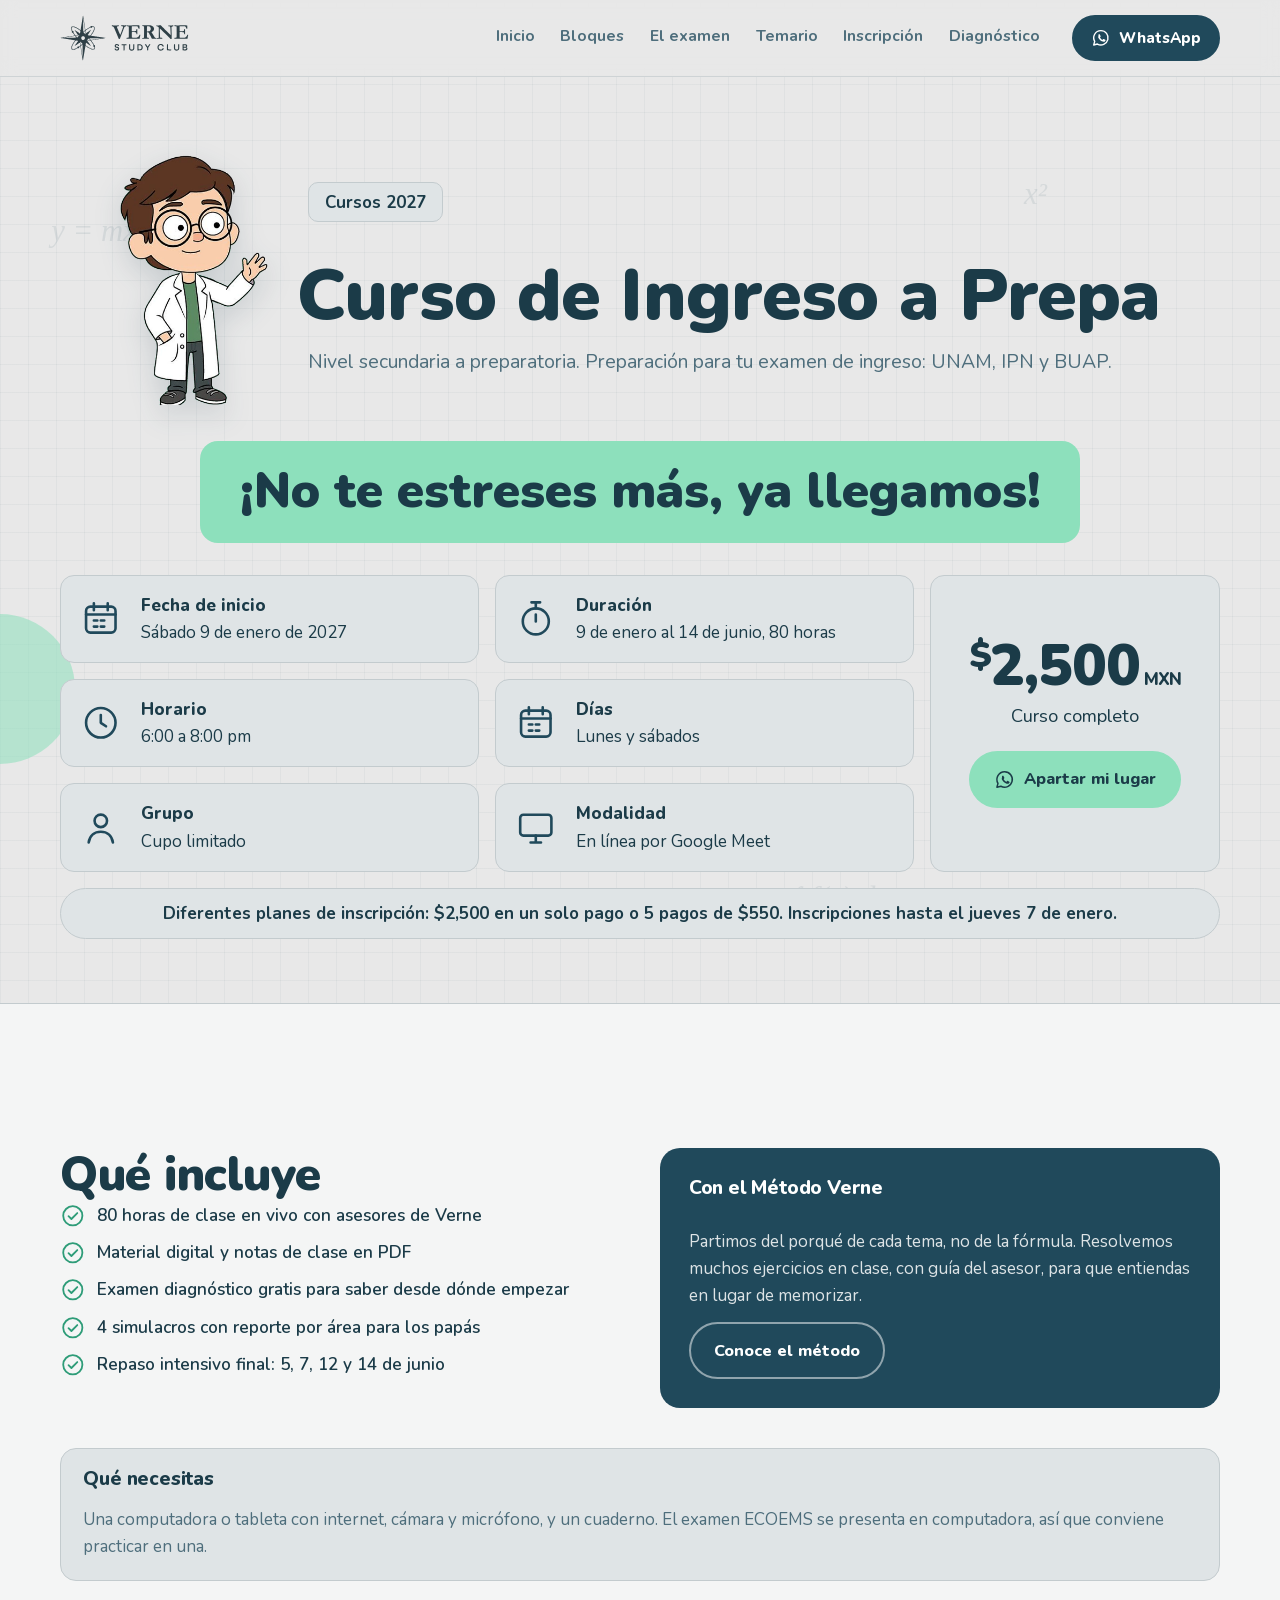
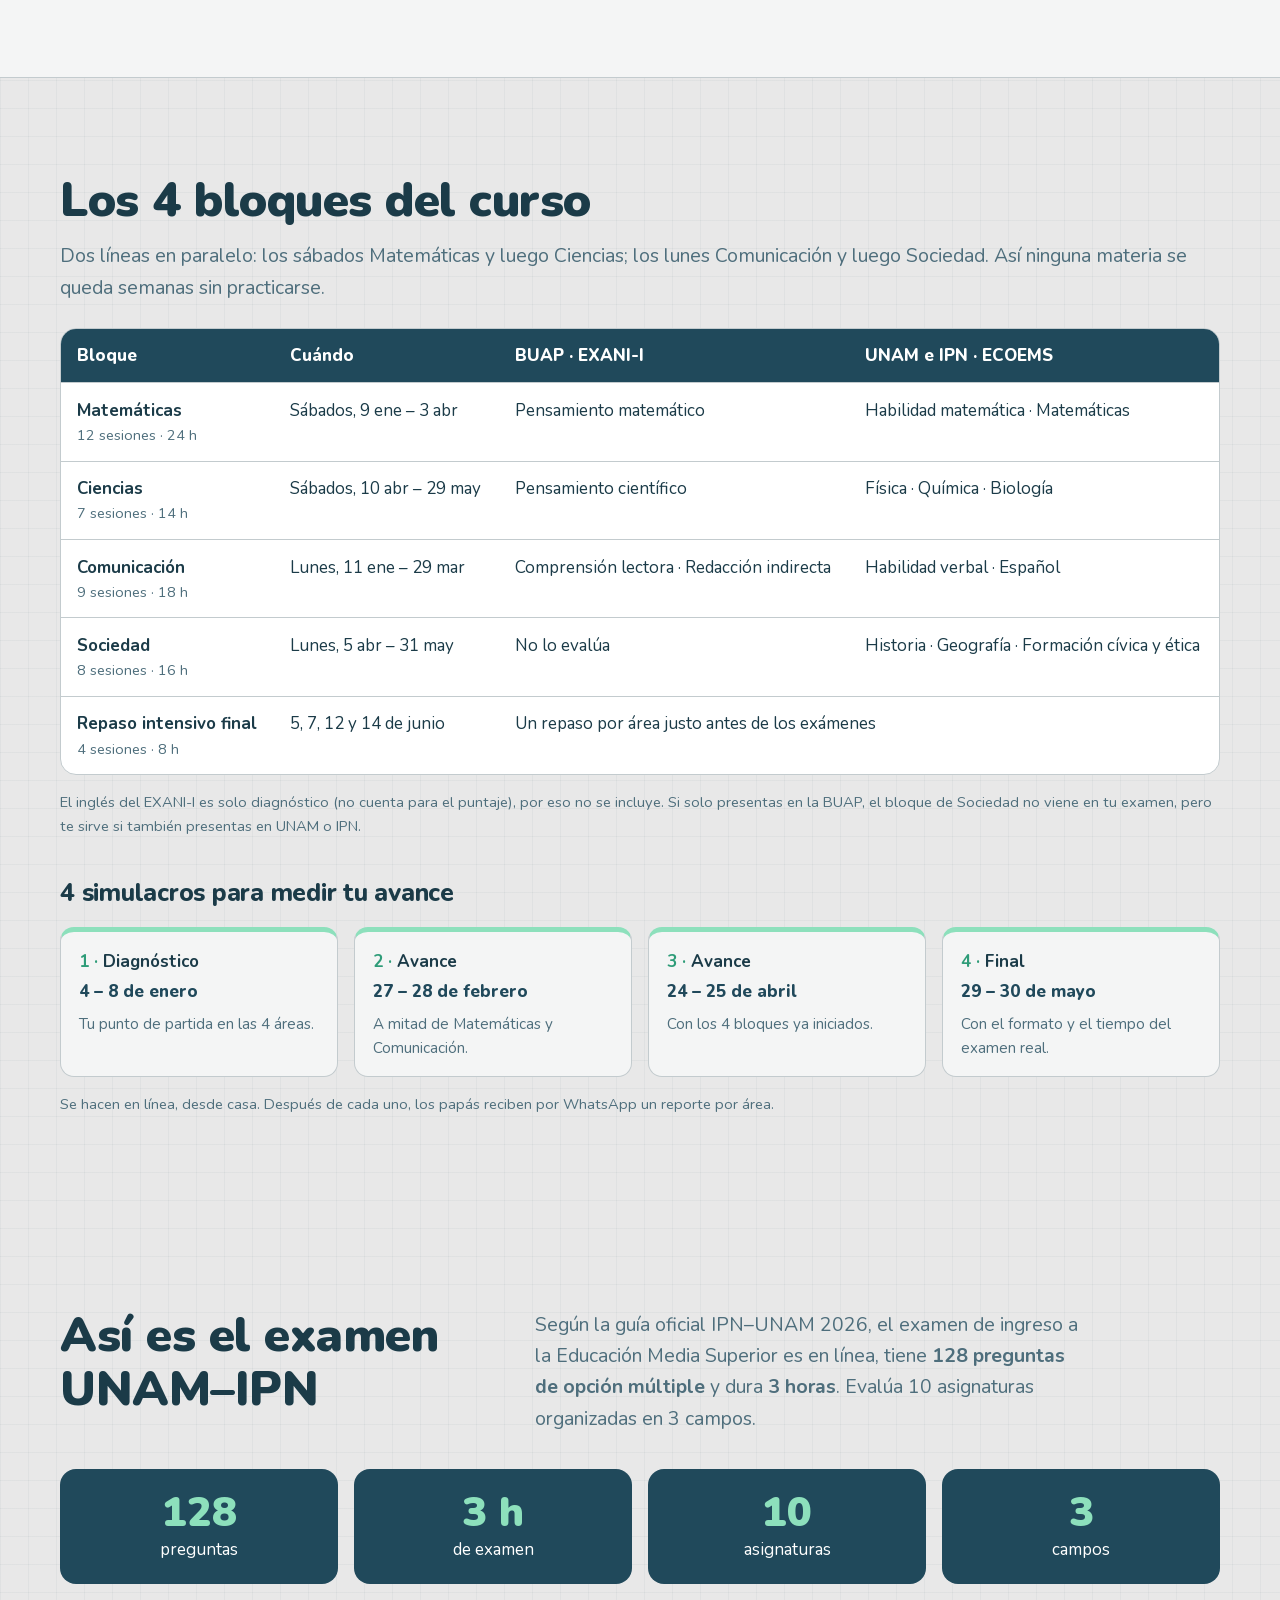
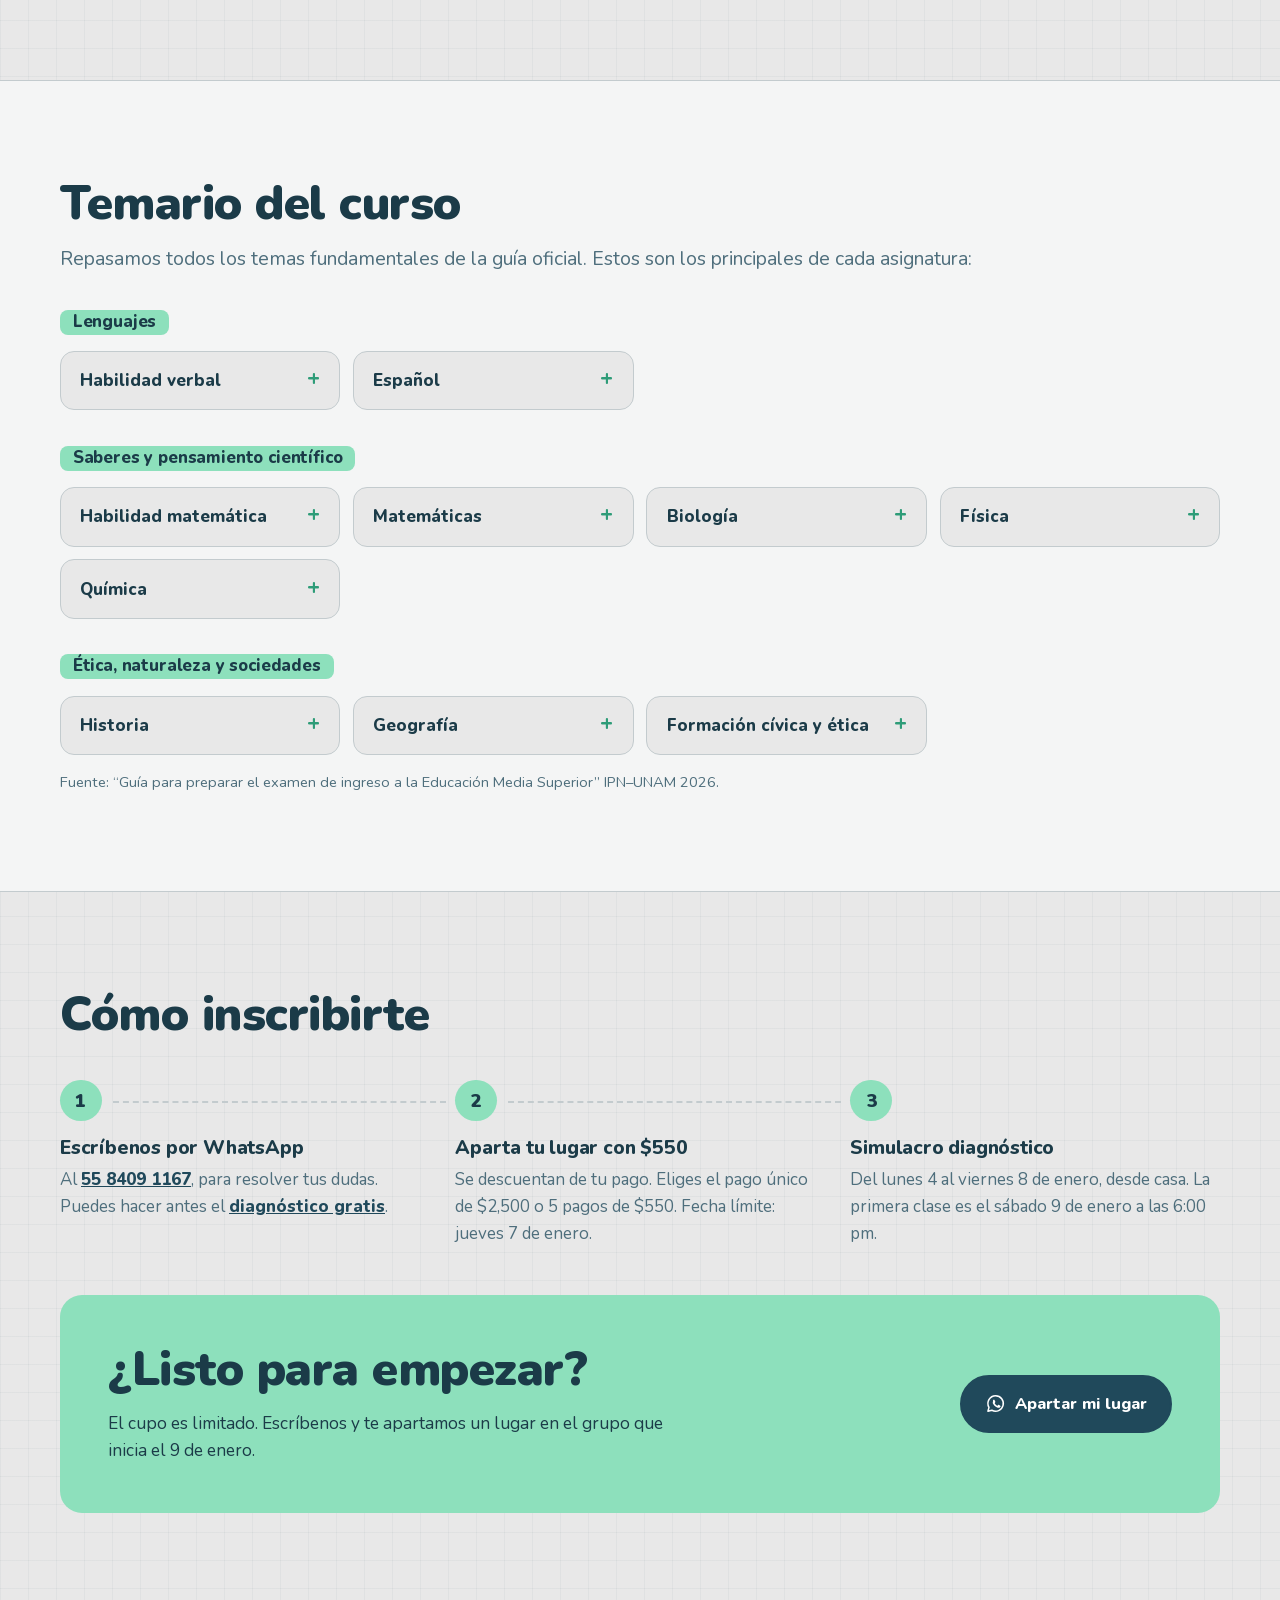
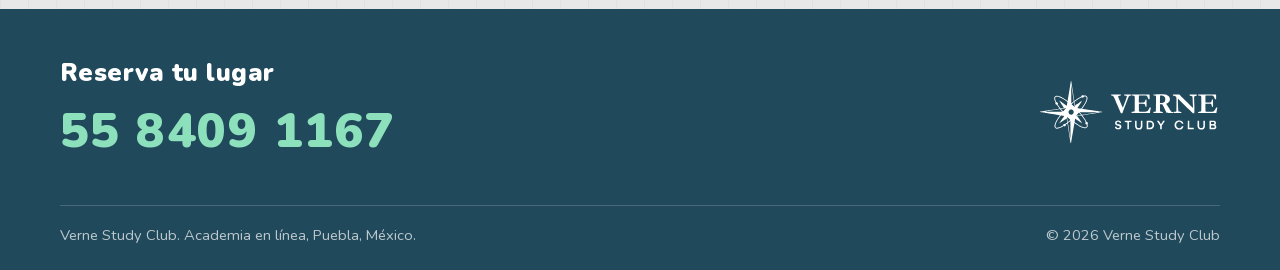
==== commit 7956d6aa: "Eslogan, 5 pagos de $550, fechas de cierre e inscripción, 4 bloques con EXANI-I/ECOEMS, simulacros y" ====
--- a/curso.html
+++ b/curso.html
@@ -4,7 +4,7 @@
 <meta charset="utf-8">
 <meta name="viewport" content="width=device-width, initial-scale=1">
 <title>Curso de Ingreso a Prepa 2027 | Verne Study Club</title>
-<meta name="description" content="Curso en línea para el examen de ingreso a prepa (UNAM, IPN, BUAP). Inicia el 9 de enero de 2027, lunes y sábados de 6:00 a 8:00 pm por Google Meet. $2,500 MXN o $550 al mes; aparta con $550.">
+<meta name="description" content="Curso en línea para el examen de ingreso a prepa (UNAM, IPN, BUAP). Inicia el 9 de enero de 2027, lunes y sábados de 6:00 a 8:00 pm por Google Meet. $2,500 MXN o 5 pagos de $550; aparta con $550.">
 <meta name="theme-color" content="#20495B">
 <link rel="icon" href="assets/favicon.svg" type="image/svg+xml">
 <link rel="canonical" href="https://tomyblazebb8r2d2-jpg.github.io/verne/curso.html">
@@ -37,6 +37,7 @@
     <a class="cabecera__logo" href="./"><svg class="logo-h" aria-hidden="true" focusable="false" viewBox="275.0 156.5 843.77 299.09"><g transform="translate(279.0 160.5) scale(0.62) translate(-279.0 -160.5)"><path class=""  transform="scale(0.25) translate(0 4096) scale(0.1 -0.1)" d="M20527 34478 c-17 -27 -37 -128 -67 -328 -12 -80 -28 -176 -35 -215 -8 -38 -19 -106 -25 -150 -6 -44 -15 -95 -20 -115 -5 -19 -11 -62 -15 -95 -3 -33 -12 -91 -20 -130 -8 -38 -19 -108 -25 -155 -5 -47 -17 -116 -25 -155 -8 -38 -15 -83 -15 -99 0 -17 -9 -80 -20 -140 -39 -209 -51 -281 -61 -365 -5 -47 -12 -88 -15 -92 -3 -5 -14 -66 -24 -136 -11 -70 -25 -155 -30 -188 -6 -33 -20 -114 -30 -180 -20 -117 -46 -274 -75 -445 -8 -47 -17 -105 -20 -130 -3 -25 -15 -94 -25 -155 -20 -110 -49 -287 -91 -555 -17 -111 -50 -300 -70 -409 -10 -56 -19 -115 -19 -130 0 -14 -7 -57 -15 -96 -9 -38 -22 -113 -30 -165 -37 -242 -46 -297 -56 -325 -5 -16 -12 -64 -15 -105 -4 -41 -12 -100 -19 -130 -8 -30 -18 -97 -24 -147 -6 -51 -15 -103 -20 -116 -5 -13 -12 -54 -16 -92 -4 -39 -13 -97 -20 -130 -7 -33 -18 -104 -24 -157 -6 -53 -15 -108 -21 -123 -5 -14 -10 -39 -10 -54 0 -43 -24 -58 -56 -35 -15 11 -36 26 -48 34 -13 8 -51 38 -87 65 -87 68 -111 85 -204 150 -44 30 -116 80 -160 110 -166 115 -424 284 -520 341 -55 32 -109 64 -120 71 -11 7 -33 20 -50 28 -16 9 -46 26 -67 38 -20 12 -62 37 -95 55 -32 18 -65 37 -73 43 -8 5 -28 16 -45 25 -16 8 -66 35 -110 59 -158 87 -525 265 -546 265 -6 0 -23 7 -37 15 -29 16 -38 19 -257 94 -240 82 -345 110 -550 147 -149 27 -374 25 -479 -4 -232 -65 -363 -184 -444 -407 -25 -67 -26 -79 -26 -285 0 -173 3 -230 18 -290 10 -41 22 -97 27 -124 4 -28 15 -70 23 -95 36 -110 48 -148 56 -180 5 -19 15 -48 23 -65 8 -17 25 -58 37 -91 33 -91 66 -167 136 -312 35 -73 64 -138 64 -144 0 -6 -13 -28 -28 -48 -51 -66 -72 -131 -72 -225 0 -70 5 -98 27 -152 57 -139 189 -225 353 -230 47 -2 88 -3 91 -4 7 0 89 -117 89 -126 0 -3 8 -17 19 -32 10 -15 66 -99 125 -187 59 -88 134 -198 167 -245 33 -47 68 -96 77 -110 9 -13 45 -63 79 -110 34 -47 88 -121 120 -165 32 -44 75 -99 96 -122 21 -23 36 -47 33 -52 -4 -5 -28 -13 -54 -16 -26 -3 -78 -12 -117 -20 -38 -7 -101 -17 -138 -20 -37 -4 -82 -11 -100 -16 -18 -5 -75 -14 -127 -19 -52 -5 -115 -14 -140 -20 -25 -6 -92 -17 -150 -25 -115 -16 -188 -27 -355 -55 -60 -10 -137 -21 -170 -25 -33 -3 -76 -11 -97 -16 -20 -5 -71 -14 -115 -19 -43 -5 -116 -16 -163 -24 -185 -31 -345 -55 -629 -95 -85 -12 -157 -24 -161 -26 -4 -3 -50 -9 -101 -15 -52 -6 -130 -17 -174 -25 -102 -18 -262 -42 -393 -60 -56 -8 -106 -16 -110 -19 -4 -2 -52 -9 -107 -16 -55 -6 -118 -16 -140 -21 -22 -5 -87 -16 -145 -24 -102 -14 -284 -42 -405 -64 -33 -5 -121 -19 -195 -31 -74 -11 -184 -29 -245 -40 -60 -10 -135 -22 -165 -25 -30 -3 -91 -12 -135 -20 -44 -8 -114 -19 -155 -24 -88 -12 -174 -25 -325 -51 -60 -11 -130 -21 -155 -25 -25 -3 -83 -12 -130 -19 -47 -8 -119 -20 -160 -26 -116 -18 -134 -22 -147 -32 -16 -13 -17 -94 -1 -104 13 -8 141 -27 298 -44 52 -6 125 -15 163 -20 37 -6 100 -15 140 -20 83 -12 153 -23 322 -50 66 -11 149 -24 185 -30 130 -21 307 -52 380 -65 41 -8 100 -17 130 -20 30 -4 100 -15 155 -25 55 -10 154 -27 220 -39 66 -11 161 -27 210 -36 50 -8 124 -20 165 -25 41 -6 109 -17 150 -25 90 -17 173 -30 300 -49 52 -8 131 -21 175 -29 44 -9 112 -21 150 -26 39 -6 97 -15 130 -21 33 -5 114 -19 180 -30 66 -11 145 -25 175 -31 30 -6 87 -14 125 -20 61 -8 154 -24 355 -60 30 -6 109 -19 175 -29 66 -11 174 -29 240 -40 66 -12 161 -27 210 -35 50 -7 126 -20 170 -28 44 -9 136 -25 205 -37 69 -11 159 -27 200 -35 41 -8 114 -19 163 -25 48 -6 98 -15 110 -19 13 -5 54 -12 92 -16 39 -3 93 -13 121 -20 27 -8 87 -19 133 -24 45 -5 85 -12 88 -15 11 -10 -12 -48 -79 -131 -83 -103 -233 -309 -331 -455 -42 -63 -99 -146 -125 -185 -123 -178 -163 -237 -177 -263 -9 -15 -23 -39 -33 -54 -9 -14 -34 -55 -55 -90 -20 -34 -48 -81 -62 -103 -13 -22 -40 -67 -60 -100 -19 -33 -46 -78 -60 -100 -33 -53 -46 -77 -160 -300 -139 -269 -162 -316 -225 -465 -17 -41 -38 -89 -46 -107 -8 -17 -14 -37 -14 -45 -1 -7 -9 -31 -20 -53 -11 -22 -19 -48 -20 -57 0 -10 -6 -32 -14 -50 -14 -32 -48 -149 -80 -276 -20 -78 -46 -318 -46 -421 1 -145 34 -290 91 -401 30 -57 151 -179 209 -211 141 -77 344 -105 584 -79 222 23 637 146 891 265 103 48 417 204 506 253 129 69 256 142 330 189 45 30 70 29 99 -2 13 -14 28 -25 33 -25 6 0 18 -7 26 -15 9 -8 56 -24 104 -36 87 -22 89 -22 165 -5 134 31 215 93 272 205 30 60 41 158 29 249 -6 40 -7 80 -4 90 3 9 45 43 93 74 156 101 279 190 371 268 32 27 59 26 65 -2 6 -26 30 -186 46 -293 20 -147 32 -224 50 -330 10 -60 21 -137 25 -170 3 -33 10 -76 15 -95 5 -19 14 -78 20 -130 6 -52 17 -129 25 -170 8 -41 18 -106 24 -145 12 -83 25 -169 51 -325 10 -63 23 -149 29 -190 12 -91 26 -180 51 -325 10 -60 21 -137 25 -170 3 -33 10 -76 15 -95 6 -20 17 -85 26 -145 46 -322 70 -475 89 -575 8 -41 19 -115 25 -165 6 -49 17 -126 25 -170 8 -44 19 -116 24 -160 12 -89 24 -165 51 -335 28 -166 50 -311 66 -420 7 -52 22 -149 33 -215 11 -66 25 -151 31 -190 6 -38 18 -108 26 -155 9 -47 22 -128 30 -180 7 -52 18 -122 24 -155 5 -33 19 -118 31 -190 57 -364 60 -374 96 -396 37 -23 81 -19 107 9 18 21 42 120 51 212 4 36 13 92 20 125 8 33 19 102 25 154 6 51 14 101 19 110 5 9 11 43 15 76 4 33 13 92 22 130 8 39 19 102 23 140 4 39 16 111 25 160 9 50 26 144 37 210 11 66 27 156 35 200 8 44 21 124 29 177 9 54 18 103 20 110 3 7 11 58 19 113 8 55 19 125 25 155 6 30 19 107 30 170 11 63 29 167 40 230 21 115 30 171 51 310 6 41 18 104 25 140 8 36 19 100 24 142 6 42 16 98 22 125 6 26 17 86 24 133 7 47 18 110 23 140 6 30 21 111 32 180 12 69 30 175 40 235 25 140 58 341 64 380 2 17 11 68 20 115 9 47 25 139 36 205 12 66 30 172 41 235 11 63 29 167 40 230 11 63 24 138 29 165 6 28 15 82 21 120 6 39 19 109 30 157 10 48 19 101 19 118 0 18 6 58 14 89 8 31 19 90 25 132 19 142 46 184 88 141 10 -10 43 -35 73 -55 30 -20 80 -55 110 -77 30 -22 80 -56 110 -77 30 -21 57 -40 60 -43 7 -8 177 -123 200 -136 11 -6 28 -18 38 -27 10 -10 21 -17 25 -17 3 0 45 -26 94 -58 176 -117 223 -147 274 -176 19 -10 57 -33 84 -51 28 -18 73 -46 101 -62 29 -15 78 -43 110 -62 111 -65 476 -251 615 -314 86 -39 102 -47 199 -90 30 -13 87 -37 125 -51 39 -15 84 -34 102 -42 17 -8 36 -14 43 -14 7 0 26 -6 43 -14 31 -13 137 -46 262 -80 56 -15 135 -31 294 -57 105 -18 361 -6 456 20 235 66 364 198 426 436 26 102 29 316 6 455 -9 52 -21 132 -27 178 l-11 83 44 39 c29 26 58 67 83 117 33 66 39 90 42 155 8 164 -71 294 -223 368 -42 20 -66 24 -144 25 l-94 0 -43 85 c-23 47 -72 146 -109 220 -61 125 -89 178 -136 255 -10 17 -28 46 -39 65 -11 19 -29 49 -40 65 -11 17 -30 47 -42 69 -30 50 -34 57 -92 146 -91 140 -215 325 -251 375 -19 28 -55 79 -80 115 -99 146 -230 324 -337 461 -43 54 -78 106 -78 114 0 17 18 22 117 30 40 3 87 10 105 16 18 5 67 14 108 19 41 5 113 16 160 25 83 14 211 34 395 61 162 23 239 36 344 55 56 10 114 19 127 19 14 0 57 7 97 15 40 8 119 21 177 29 192 28 314 46 393 61 42 8 91 15 108 15 16 0 62 7 102 15 40 8 113 19 162 24 50 6 128 17 175 25 221 40 320 56 344 56 15 0 59 7 99 15 40 8 119 21 177 29 113 16 182 27 355 56 61 10 135 22 165 25 30 3 87 12 125 20 39 8 97 17 130 20 33 4 76 10 95 15 19 5 78 14 130 20 52 6 111 16 132 21 20 5 71 14 115 19 95 12 358 54 588 96 50 9 131 22 180 30 50 7 119 18 155 24 145 23 270 42 365 56 255 36 278 41 297 64 23 29 23 55 -1 79 -26 26 -73 37 -206 50 -60 6 -153 17 -205 26 -52 8 -115 15 -140 15 -25 0 -72 7 -105 14 -33 8 -107 20 -165 26 -58 6 -112 13 -121 16 -9 2 -79 13 -155 24 -236 32 -286 40 -379 56 -49 8 -124 19 -165 24 -91 10 -255 35 -370 56 -47 8 -125 19 -175 25 -49 5 -106 14 -125 19 -19 5 -64 12 -100 15 -36 4 -99 13 -140 21 -41 7 -124 21 -185 29 -60 9 -166 24 -235 35 -69 10 -161 23 -205 30 -44 6 -118 18 -165 26 -47 8 -121 19 -165 24 -44 5 -118 16 -165 24 -88 15 -258 40 -510 76 -80 12 -174 26 -210 31 -36 6 -99 15 -140 20 -41 5 -113 16 -160 24 -47 8 -105 17 -130 20 -66 8 -302 44 -400 60 -47 8 -128 19 -180 25 -52 6 -111 15 -130 20 -19 4 -64 11 -100 15 -36 3 -114 15 -175 25 -60 10 -138 21 -173 25 -35 3 -70 9 -78 12 -23 9 -16 46 14 75 22 20 309 407 382 514 121 178 320 482 320 489 0 3 15 27 33 53 18 26 49 73 68 105 19 32 43 73 54 92 11 18 44 75 73 127 29 51 57 100 62 108 15 23 39 70 134 255 78 150 128 260 198 430 11 28 26 64 34 80 20 45 85 237 119 350 200 681 80 1095 -358 1237 -65 21 -90 23 -267 23 -165 0 -202 -3 -242 -18 -59 -23 -83 -16 -108 33 -29 57 -122 134 -193 161 -90 34 -220 32 -297 -3 -136 -63 -220 -199 -220 -355 0 -37 -4 -72 -8 -78 -4 -5 -27 -19 -52 -31 -102 -47 -310 -151 -385 -193 -44 -24 -100 -55 -125 -68 -72 -38 -163 -89 -216 -122 -27 -17 -76 -46 -109 -66 -33 -20 -87 -54 -120 -75 -33 -22 -76 -49 -95 -60 -19 -11 -48 -29 -65 -40 -16 -11 -42 -26 -56 -34 -75 -43 -385 -256 -567 -391 -70 -52 -142 -105 -160 -117 -19 -13 -58 -42 -88 -65 -55 -44 -88 -54 -97 -29 -3 8 -11 52 -17 98 -6 45 -20 139 -30 208 -11 69 -22 150 -25 180 -4 30 -11 72 -16 92 -5 20 -14 74 -20 120 -5 46 -16 117 -24 158 -8 41 -19 109 -24 150 -15 112 -39 265 -55 355 -8 44 -25 145 -36 225 -12 80 -30 197 -40 260 -10 63 -21 142 -25 175 -3 33 -10 74 -15 90 -5 17 -14 68 -19 115 -6 47 -17 123 -25 170 -8 47 -24 150 -36 230 -12 80 -28 183 -37 230 -8 47 -21 128 -28 180 -31 230 -55 392 -59 399 -3 4 -12 63 -21 131 -9 68 -18 127 -20 131 -3 3 -9 49 -15 100 -6 52 -17 128 -25 169 -7 41 -24 143 -36 225 -12 83 -28 191 -36 240 -8 50 -19 122 -23 160 -5 39 -16 108 -24 155 -13 77 -40 249 -66 420 -34 231 -51 333 -54 339 -2 3 -9 51 -15 106 -7 55 -18 134 -26 175 -8 41 -17 99 -21 129 -10 86 -74 132 -107 79z m129 -1314 c12 -54 26 -144 32 -199 12 -102 22 -175 48 -325 8 -47 21 -130 28 -185 14 -100 22 -153 56 -365 42 -261 62 -387 66 -420 4 -35 16 -104 54 -320 11 -63 20 -126 20 -140 0 -14 9 -74 19 -135 23 -129 57 -349 66 -420 3 -27 12 -84 20 -125 12 -66 23 -134 64 -400 6 -36 20 -125 31 -199 11 -73 22 -137 25 -141 2 -4 9 -47 14 -96 6 -49 17 -127 25 -174 40 -223 56 -320 56 -346 0 -16 7 -60 15 -99 8 -38 20 -110 26 -160 6 -49 17 -117 25 -150 7 -33 14 -76 14 -96 0 -21 9 -84 19 -140 36 -193 38 -176 -22 -234 -29 -28 -95 -83 -147 -122 -52 -39 -144 -113 -205 -163 -255 -211 -346 -282 -352 -276 -4 3 -8 437 -10 964 -2 526 -8 1364 -14 1862 -14 1143 -25 2646 -20 2683 7 52 26 21 47 -79z m4332 -3308 c91 -31 140 -64 196 -128 135 -157 161 -376 85 -718 -6 -25 -16 -72 -23 -105 -14 -64 -38 -141 -68 -217 -10 -26 -18 -53 -18 -60 -1 -7 -9 -31 -20 -53 -11 -22 -19 -46 -20 -53 0 -6 -9 -29 -20 -49 -11 -21 -20 -44 -20 -51 0 -7 -8 -30 -19 -50 -10 -20 -25 -53 -34 -72 -17 -40 -186 -379 -226 -455 -15 -27 -43 -79 -63 -115 -33 -61 -47 -85 -98 -175 -11 -19 -28 -50 -38 -67 -63 -110 -100 -169 -238 -376 -60 -90 -125 -188 -144 -218 -72 -110 -140 -206 -338 -474 -239 -323 -212 -292 -257 -287 -122 15 -271 38 -303 46 -20 6 -77 14 -127 20 -49 6 -162 21 -250 35 -88 14 -191 30 -230 36 -231 34 -244 39 -208 88 44 60 93 132 93 137 0 2 17 30 39 62 62 93 121 184 121 188 0 2 19 33 43 68 23 36 58 91 77 123 19 31 54 85 76 120 23 34 43 66 45 71 2 4 40 62 83 128 134 203 151 229 156 240 3 6 32 51 64 100 32 50 69 106 81 125 13 19 44 69 70 110 27 41 63 98 80 125 18 28 54 84 80 125 26 41 61 94 76 118 16 24 29 45 29 47 0 4 51 83 102 157 10 15 18 30 18 33 0 3 16 28 35 55 64 91 42 93 -77 8 -48 -35 -120 -84 -160 -110 -40 -26 -112 -74 -160 -108 -190 -130 -268 -184 -388 -265 -69 -46 -152 -103 -185 -126 -33 -23 -89 -62 -125 -87 -36 -25 -83 -58 -105 -74 -22 -16 -65 -45 -95 -66 -59 -39 -60 -40 -105 -75 -16 -13 -55 -40 -85 -60 -30 -20 -77 -52 -105 -72 -27 -19 -72 -51 -100 -71 -27 -19 -77 -55 -110 -80 -33 -24 -76 -55 -95 -68 -19 -14 -60 -43 -90 -65 -72 -53 -108 -73 -120 -66 -5 3 -12 22 -15 43 -3 20 -12 75 -20 122 -13 80 -32 202 -70 450 -9 58 -21 139 -26 180 -5 41 -16 107 -24 145 -7 39 -17 104 -20 146 l-7 75 35 30 c19 16 58 45 86 64 28 19 100 72 161 117 61 45 141 102 178 128 37 25 87 61 112 79 117 85 443 306 470 319 8 4 34 20 57 35 134 86 321 197 458 272 57 31 94 51 225 123 118 64 366 187 378 187 8 0 39 -22 70 -48 88 -75 144 -95 261 -90 110 4 177 30 255 99 45 40 106 147 106 186 0 35 17 71 40 83 39 21 104 28 273 29 152 1 174 -1 235 -23z m-8502 -36 c60 -11 129 -25 154 -31 25 -6 70 -16 100 -23 52 -13 82 -22 225 -69 74 -24 179 -64 222 -83 17 -8 36 -14 43 -14 7 0 24 -6 38 -14 15 -8 47 -23 72 -34 131 -57 262 -122 425 -208 44 -23 109 -57 145 -75 36 -18 71 -38 79 -43 7 -6 42 -27 76 -46 70 -39 169 -97 230 -135 22 -13 57 -35 79 -47 50 -30 60 -36 131 -82 135 -88 389 -260 490 -331 28 -20 79 -56 115 -81 36 -25 92 -65 125 -89 33 -25 67 -48 75 -52 17 -7 138 -103 163 -128 18 -18 16 -63 -9 -170 -16 -72 -40 -211 -60 -355 -8 -58 -18 -118 -24 -135 -5 -16 -14 -72 -20 -122 -6 -51 -14 -103 -19 -115 -5 -13 -12 -52 -16 -88 -11 -103 -32 -192 -46 -201 -8 -5 -21 -3 -31 4 -9 7 -94 65 -190 129 -95 65 -206 140 -245 168 -40 27 -106 73 -145 100 -40 28 -170 115 -288 195 -118 79 -267 180 -330 224 -195 136 -465 320 -850 579 -69 46 -132 90 -141 98 -18 16 -49 19 -49 4 0 -5 25 -46 55 -90 30 -44 55 -83 55 -86 0 -3 8 -17 19 -32 68 -99 297 -449 303 -463 4 -10 23 -40 42 -68 20 -28 36 -53 36 -56 0 -3 8 -18 18 -33 51 -74 102 -153 102 -157 0 -2 15 -25 33 -51 17 -25 39 -56 47 -69 8 -12 73 -110 144 -216 71 -107 152 -230 181 -274 47 -73 176 -268 327 -494 32 -47 54 -88 50 -92 -9 -9 -185 -39 -297 -50 -49 -6 -106 -14 -125 -19 -19 -5 -73 -14 -120 -19 -47 -6 -123 -17 -170 -25 -47 -9 -146 -25 -220 -37 -74 -12 -141 -24 -148 -27 -7 -2 -27 11 -45 30 -73 78 -459 597 -532 717 -5 9 -28 43 -49 76 -43 66 -64 100 -121 190 -21 33 -45 71 -55 85 -9 14 -20 35 -24 47 -4 12 -13 27 -21 33 -24 20 -17 48 23 98 61 76 75 115 80 228 4 94 2 106 -23 161 -28 64 -109 151 -180 194 -36 22 -52 24 -170 26 -71 1 -136 2 -143 2 -7 1 -22 22 -34 49 -28 65 -50 114 -92 205 -20 43 -36 80 -36 83 0 3 -6 20 -14 37 -33 72 -91 236 -125 352 -119 408 -99 723 58 882 46 47 138 102 211 127 100 33 277 35 436 6z m4959 -1737 c4 -27 12 -82 20 -123 7 -41 16 -104 20 -140 3 -36 10 -81 15 -100 5 -19 14 -73 19 -120 6 -47 18 -128 26 -180 9 -52 25 -144 35 -205 10 -60 21 -139 25 -175 3 -36 10 -79 16 -96 5 -17 16 -77 24 -135 8 -57 17 -119 21 -136 13 -65 -28 -39 -242 150 -673 594 -754 667 -754 681 0 13 131 128 319 279 75 61 138 113 141 117 3 3 15 13 27 21 24 17 110 89 190 162 29 26 62 47 72 47 16 0 21 -9 26 -47z m-2375 -1798 c0 -15 -25 -44 -279 -330 -121 -136 -313 -341 -535 -572 -60 -62 -117 -113 -126 -113 -19 0 -106 87 -250 250 -125 142 -132 149 -238 275 -52 61 -119 138 -149 173 -30 34 -53 69 -50 76 6 14 40 21 172 36 44 5 118 16 165 24 113 20 339 53 420 61 36 4 92 13 125 20 33 7 91 16 128 20 37 4 82 11 100 16 18 5 73 14 122 19 50 6 126 17 170 25 216 38 225 39 225 20z m-1819 -278 c9 -7 84 -97 168 -202 84 -104 166 -204 182 -222 15 -17 70 -78 120 -135 51 -57 103 -113 117 -126 57 -54 193 -50 -2423 -63 -2453 -11 -2916 -9 -2894 17 17 20 64 33 184 48 212 28 281 38 390 56 61 10 139 22 174 26 35 3 78 10 95 15 17 5 72 14 121 19 50 6 124 17 165 25 41 8 109 19 150 24 93 12 183 26 325 51 61 10 175 28 255 40 80 11 197 29 260 40 63 10 178 28 255 40 77 12 192 30 255 40 63 11 140 22 170 25 30 4 71 11 90 15 19 5 78 14 130 20 52 6 111 15 130 20 19 5 76 14 125 20 50 6 124 17 165 25 41 8 109 19 150 24 83 11 161 23 325 51 61 10 143 22 184 26 41 3 88 10 105 15 17 5 72 14 121 19 50 6 124 17 165 25 196 38 218 40 241 22z m3529 -116 c41 -10 89 -26 105 -35 17 -9 34 -16 38 -16 4 0 20 -8 35 -18 15 -11 47 -32 71 -48 61 -40 151 -131 197 -201 45 -67 94 -160 94 -178 0 -7 9 -41 20 -75 30 -93 28 -263 -4 -390 -79 -311 -338 -542 -653 -579 -363 -44 -699 164 -822 509 -31 88 -51 199 -51 282 0 71 32 240 49 263 5 6 13 24 19 42 6 17 31 63 56 102 118 181 271 293 466 341 135 34 252 35 380 1z m7950 -811 c29 -18 -6 -30 -135 -45 -164 -19 -381 -52 -393 -59 -5 -3 -49 -10 -98 -16 -49 -6 -120 -17 -159 -25 -38 -8 -97 -17 -130 -20 -33 -4 -76 -10 -95 -15 -20 -5 -71 -14 -115 -20 -90 -12 -225 -32 -395 -60 -63 -10 -178 -28 -255 -40 -77 -12 -192 -30 -255 -40 -190 -31 -431 -69 -585 -91 -38 -6 -119 -19 -180 -29 -60 -10 -139 -22 -174 -26 -35 -3 -78 -10 -95 -15 -17 -5 -74 -14 -126 -20 -52 -6 -122 -17 -155 -24 -33 -7 -91 -16 -128 -20 -37 -4 -82 -11 -99 -16 -18 -5 -79 -14 -137 -19 -58 -6 -124 -15 -146 -21 -22 -5 -87 -16 -145 -24 -58 -8 -130 -19 -160 -24 -30 -5 -89 -15 -130 -21 -264 -42 -338 -53 -450 -72 -209 -34 -204 -34 -225 -1 -16 25 -115 147 -215 267 -19 23 -113 131 -208 239 -96 109 -171 204 -169 211 4 10 206 14 989 19 2434 17 3865 28 3893 31 78 8 662 5 675 -4z m-5712 -132 c27 -29 63 -69 78 -88 16 -19 62 -73 104 -120 63 -70 329 -388 379 -453 9 -11 11 -21 5 -27 -5 -5 -58 -16 -117 -25 -60 -8 -112 -17 -116 -19 -4 -3 -45 -10 -92 -15 -46 -6 -122 -17 -169 -25 -151 -27 -333 -55 -395 -61 -33 -4 -76 -10 -95 -15 -19 -5 -80 -14 -135 -20 -55 -6 -136 -17 -180 -25 -70 -12 -143 -19 -182 -16 -24 2 -13 26 35 76 26 28 88 96 137 151 93 104 292 320 400 434 33 36 90 97 125 135 123 135 151 165 160 165 5 0 31 -24 58 -52z m-5507 -842 c19 -8 61 -17 94 -21 33 -3 105 -15 160 -25 55 -10 132 -23 170 -29 132 -19 210 -33 275 -47 36 -8 105 -19 155 -25 141 -17 158 -30 112 -86 -13 -15 -40 -53 -60 -83 -20 -30 -51 -75 -68 -100 -18 -25 -54 -76 -81 -115 -26 -38 -66 -95 -88 -125 -64 -88 -101 -141 -146 -208 -23 -34 -64 -90 -91 -125 -26 -34 -74 -100 -106 -147 -32 -47 -76 -110 -98 -140 -21 -30 -61 -86 -88 -125 -26 -38 -62 -90 -80 -115 -42 -60 -159 -232 -243 -355 -37 -55 -90 -131 -116 -170 -27 -38 -75 -108 -107 -155 -32 -47 -66 -96 -76 -109 -21 -27 -25 -51 -8 -51 12 0 50 24 358 229 113 75 209 138 214 140 5 2 37 22 71 45 35 22 102 66 150 96 48 30 157 101 243 158 85 56 157 102 159 102 1 0 24 15 49 33 26 17 54 37 63 42 10 6 42 26 72 46 30 20 83 54 118 75 35 21 161 103 279 182 118 78 219 142 223 142 4 0 15 9 25 20 10 11 22 20 26 20 9 0 55 30 112 74 62 48 77 27 97 -129 5 -44 16 -118 25 -165 27 -151 54 -324 60 -380 3 -30 12 -93 20 -140 75 -433 71 -394 36 -426 -16 -14 -85 -66 -153 -114 -211 -152 -273 -197 -377 -275 -19 -14 -40 -25 -48 -25 -8 0 -42 15 -76 33 -60 31 -66 32 -182 32 -109 0 -124 -2 -165 -25 -147 -82 -209 -188 -211 -360 -1 -100 -8 -111 -107 -168 -35 -21 -80 -47 -100 -59 -21 -12 -48 -27 -62 -33 -36 -15 -40 -18 -90 -46 -155 -90 -429 -222 -600 -290 -47 -19 -94 -39 -105 -44 -27 -12 -137 -53 -210 -78 -500 -169 -871 -155 -1040 40 -61 71 -92 150 -109 280 -27 202 11 451 116 763 30 89 58 165 78 210 10 22 30 71 45 109 15 38 31 77 35 85 5 9 59 119 122 244 62 126 120 241 128 255 8 15 34 61 58 102 23 41 53 93 67 115 13 22 35 57 47 79 32 53 38 63 81 127 20 31 37 59 37 62 0 3 26 45 58 94 63 94 131 198 147 224 36 58 279 397 429 599 217 292 209 285 277 256z m6215 -14 c17 -15 62 -67 99 -117 154 -203 190 -250 196 -255 9 -7 261 -361 336 -470 43 -64 212 -325 251 -390 78 -130 199 -344 255 -450 35 -69 81 -154 102 -190 54 -95 55 -110 7 -167 -22 -26 -53 -73 -68 -103 -26 -50 -28 -64 -28 -165 -1 -101 1 -114 26 -162 64 -121 194 -212 316 -221 51 -4 66 -9 77 -26 26 -39 58 -251 59 -381 0 -187 -36 -308 -125 -408 -51 -58 -96 -88 -186 -124 -65 -25 -76 -26 -253 -26 -164 0 -199 3 -305 27 -65 15 -140 33 -165 41 -161 48 -226 69 -235 75 -5 4 -23 10 -40 14 -16 4 -48 16 -72 27 -23 10 -47 19 -53 19 -7 0 -24 6 -38 14 -30 16 -80 38 -192 86 -87 37 -451 218 -525 261 -27 16 -57 32 -65 36 -20 9 -286 163 -385 223 -44 27 -103 63 -131 79 -29 17 -57 38 -64 46 -7 8 -16 15 -21 15 -4 0 -29 15 -54 33 -26 17 -55 37 -65 42 -10 6 -26 17 -35 25 -9 8 -25 19 -35 25 -50 29 -339 229 -431 298 -35 27 -104 79 -154 116 l-90 68 2 74 c2 41 9 106 17 144 8 39 18 90 21 115 6 44 27 177 65 395 10 61 26 162 35 225 25 167 23 160 47 160 11 0 26 -6 32 -13 6 -8 213 -148 459 -313 247 -164 456 -304 465 -310 10 -6 49 -32 87 -58 39 -25 103 -68 143 -96 41 -27 75 -50 77 -50 2 0 38 -24 80 -52 42 -29 99 -67 126 -84 27 -17 57 -38 67 -47 10 -9 23 -17 29 -17 6 0 17 -7 24 -16 7 -9 22 -20 34 -25 11 -5 40 -25 65 -43 25 -19 48 -35 52 -35 6 -1 75 -45 160 -103 15 -10 30 -18 33 -18 3 0 34 -20 69 -45 36 -25 70 -45 75 -45 20 0 12 29 -20 72 -17 24 -94 140 -173 258 -78 118 -157 235 -174 260 -34 48 -59 83 -137 195 -27 39 -65 93 -84 120 -51 73 -123 177 -196 285 -35 52 -82 121 -105 154 -23 32 -71 102 -108 155 -68 99 -81 119 -182 261 -197 279 -262 380 -256 395 5 14 11 16 156 39 52 9 149 24 215 35 66 11 151 23 188 26 37 4 82 11 100 16 18 5 73 14 122 20 50 6 106 14 125 19 19 5 85 16 145 24 61 9 124 20 140 25 40 13 36 14 71 -17z m-4257 -499 c47 -43 109 -99 136 -124 28 -26 68 -62 90 -80 22 -19 99 -88 170 -154 72 -66 181 -165 244 -220 63 -55 145 -130 183 -166 64 -63 68 -69 68 -111 0 -41 -5 -49 -51 -94 -79 -76 -79 -76 -169 -149 -46 -39 -92 -77 -100 -85 -53 -49 -109 -96 -225 -188 -71 -56 -142 -114 -156 -127 -30 -29 -55 -32 -68 -7 -5 9 -14 56 -20 102 -23 175 -53 378 -71 475 -10 55 -21 127 -25 160 -4 33 -11 78 -16 100 -5 22 -16 87 -24 145 -38 278 -55 388 -64 417 -5 17 -12 66 -16 107 -7 68 -6 76 10 76 10 0 56 -35 104 -77z m902 -1763 c31 -3006 39 -4764 21 -4782 -6 -6 -14 -9 -17 -6 -3 2 -12 58 -20 124 -16 119 -19 141 -55 349 -47 271 -74 439 -106 660 -16 112 -30 199 -54 340 -10 61 -21 137 -25 170 -3 33 -11 76 -16 97 -5 20 -14 71 -19 115 -5 43 -16 116 -24 163 -8 47 -20 119 -25 160 -16 121 -31 218 -51 335 -10 61 -21 137 -25 170 -3 33 -10 76 -15 95 -5 19 -14 78 -20 130 -6 52 -15 111 -20 130 -5 19 -14 73 -19 120 -6 47 -17 123 -25 170 -34 191 -56 328 -61 380 -4 30 -11 71 -15 90 -5 19 -14 78 -20 130 -6 52 -15 111 -20 130 -5 19 -14 80 -20 135 -6 55 -15 116 -20 135 -5 19 -14 76 -20 125 -6 50 -17 122 -25 160 -18 90 -27 197 -17 211 4 6 100 86 215 177 202 161 250 201 406 339 42 37 83 66 91 65 13 -2 16 -82 21 -617z"/><ellipse class="orbita-fija" cx="514.22" cy="395.23" rx="165.68" ry="43.38" transform="rotate(-136.03 514.22 395.23)" fill="none" stroke="#2F4047" stroke-width="4.0"/><ellipse class="orbita-fija" cx="514.22" cy="395.23" rx="165.46" ry="43.83" transform="rotate(-45.17 514.22 395.23)" fill="none" stroke="#2F4047" stroke-width="4.0"/></g><g transform="translate(350.02 -446.70500000000004)"><path class=""  transform="scale(0.25) translate(0 4096) scale(0.1 -0.1)" d="M10487 14133 c-4 -3 -7 -46 -7 -95 0 -102 -2 -100 110 -113 112 -12 235 -61 306 -122 45 -39 127 -191 208 -383 15 -36 34 -78 41 -95 7 -16 25 -59 40 -95 15 -36 36 -85 47 -110 39 -89 47 -106 73 -170 15 -36 32 -78 40 -95 7 -16 22 -52 33 -80 35 -85 113 -268 134 -315 36 -80 46 -104 73 -170 29 -72 43 -103 74 -171 12 -25 21 -50 21 -54 0 -4 9 -26 19 -49 10 -23 38 -86 61 -141 23 -55 50 -118 60 -140 10 -22 39 -89 65 -150 26 -60 53 -123 60 -140 7 -16 25 -59 40 -95 15 -36 33 -78 40 -95 7 -16 25 -59 40 -95 14 -36 33 -77 41 -92 8 -14 14 -31 14 -38 0 -6 18 -49 40 -96 22 -47 40 -88 40 -91 0 -3 9 -24 19 -47 10 -23 31 -70 46 -106 15 -36 34 -71 43 -77 11 -9 53 -13 127 -13 104 0 113 2 133 23 13 13 27 37 32 53 5 16 21 61 35 99 15 39 35 95 44 125 23 71 78 214 102 266 10 23 19 45 19 49 0 4 7 21 15 38 8 18 21 50 29 72 7 22 24 65 36 95 12 30 28 73 36 95 7 22 25 72 40 110 14 39 32 88 40 110 8 22 21 54 29 72 8 17 15 36 15 42 0 6 9 30 20 53 10 24 31 75 45 113 14 39 30 79 35 90 5 11 16 38 24 60 8 22 24 65 36 95 12 30 30 78 40 105 10 28 27 73 38 100 11 28 26 66 33 85 38 106 62 168 75 197 8 17 14 34 14 38 0 4 7 21 15 38 8 18 21 50 29 72 13 38 31 83 78 200 11 28 26 68 34 90 8 22 19 49 24 60 5 11 16 38 24 60 39 110 48 132 60 160 8 17 26 60 40 98 15 37 43 95 63 130 77 134 130 166 396 243 81 24 86 30 80 111 -5 70 -22 99 -51 88 -21 -8 -939 -7 -1117 1 -122 6 -152 4 -162 -7 -9 -12 -18 -111 -14 -156 2 -22 39 -33 166 -48 69 -8 133 -18 143 -23 9 -5 35 -13 57 -17 52 -9 120 -49 147 -87 l21 -31 -18 -76 c-10 -42 -24 -88 -31 -102 -8 -15 -18 -44 -23 -65 -6 -22 -31 -97 -56 -169 -26 -71 -53 -150 -61 -175 -8 -25 -18 -54 -24 -65 -5 -11 -25 -65 -44 -120 -43 -126 -54 -159 -76 -215 -17 -43 -35 -91 -81 -217 -12 -32 -30 -77 -40 -101 -10 -23 -19 -48 -19 -55 -1 -6 -9 -30 -20 -52 -11 -22 -20 -47 -20 -55 0 -8 -9 -33 -20 -55 -11 -22 -19 -44 -20 -50 0 -9 -21 -67 -62 -170 -33 -81 -59 -147 -78 -195 -10 -25 -29 -71 -41 -102 -26 -65 -54 -78 -66 -30 -6 26 -22 66 -65 162 -11 25 -26 59 -33 75 -6 17 -21 50 -32 75 -11 25 -33 74 -48 110 -15 36 -35 83 -45 105 -80 181 -85 193 -115 265 -15 36 -32 79 -40 95 -7 17 -22 53 -33 80 -32 79 -115 272 -166 387 -9 20 -16 39 -16 43 0 4 -9 26 -19 49 -10 23 -38 86 -61 141 -23 55 -51 118 -61 141 -10 23 -19 45 -19 49 0 4 -6 21 -14 38 -73 160 -87 264 -43 305 13 12 27 22 33 22 5 0 38 8 74 19 86 26 199 49 284 60 51 6 71 12 79 27 15 26 17 160 3 180 -11 14 -54 15 -467 5 -319 -8 -569 -9 -844 -1 -468 12 -490 12 -498 3z"/><path class=""  transform="scale(0.25) translate(0 4096) scale(0.1 -0.1)" d="M14343 14129 c-8 -8 -13 -43 -13 -95 0 -80 1 -82 28 -92 15 -6 69 -16 119 -22 51 -6 103 -14 117 -19 13 -6 58 -14 99 -20 141 -20 177 -54 199 -192 18 -119 19 -2583 1 -2645 -19 -59 -50 -84 -121 -94 -34 -5 -66 -11 -71 -15 -6 -3 -61 -10 -123 -15 -62 -6 -133 -17 -158 -25 -25 -8 -57 -17 -72 -20 -16 -3 -30 -14 -34 -28 -10 -32 -13 -149 -3 -168 8 -15 157 -17 1694 -24 1894 -8 1718 -15 1729 68 20 156 41 276 85 492 11 50 29 144 41 210 12 66 27 144 33 174 15 74 2 83 -117 79 l-90 -3 -17 -35 c-161 -334 -192 -387 -288 -492 -131 -142 -270 -207 -495 -228 -55 -6 -138 -15 -185 -21 -47 -6 -207 -11 -356 -11 -237 1 -288 4 -421 26 -83 13 -165 31 -181 40 -62 32 -61 16 -65 744 -3 581 -1 664 12 672 19 12 672 11 855 -2 72 -5 143 -14 158 -20 87 -34 142 -154 183 -401 8 -48 21 -99 30 -113 15 -22 22 -24 100 -24 69 0 85 3 92 18 5 9 6 295 3 665 -7 754 7 680 -125 670 -44 -3 -86 -10 -92 -14 -6 -5 -14 -35 -16 -67 -5 -53 -24 -131 -50 -207 -5 -16 -15 -49 -21 -73 -26 -93 -119 -162 -219 -162 -30 0 -78 -7 -108 -16 -77 -22 -788 -34 -801 -13 -10 16 -12 820 -2 1092 6 183 7 189 29 204 21 13 110 15 684 15 653 0 661 -1 704 -22 25 -11 57 -38 73 -58 42 -55 73 -102 73 -110 0 -4 15 -30 33 -57 37 -57 101 -189 147 -305 12 -30 29 -71 38 -90 l17 -35 105 0 105 0 -2 388 c-2 359 -4 391 -22 432 -10 24 -27 48 -38 53 -31 17 -991 22 -2168 12 -313 -3 -689 -1 -835 3 -211 7 -268 6 -277 -4z"/><path class=""  transform="scale(0.25) translate(0 4096) scale(0.1 -0.1)" d="M19510 14149 c-124 -3 -419 -7 -657 -8 -498 -1 -453 10 -453 -109 0 -47 5 -73 14 -81 16 -13 136 -30 226 -31 39 -1 91 -10 130 -23 111 -38 104 10 105 -732 0 -763 -15 -2147 -24 -2195 -10 -54 -71 -79 -240 -96 -143 -15 -206 -28 -216 -44 -4 -6 -8 -41 -11 -79 -5 -85 9 -106 65 -97 69 12 1088 17 1376 8 245 -8 292 -7 305 5 10 9 16 37 17 84 2 86 -10 102 -94 119 -32 6 -76 16 -98 22 -22 5 -62 14 -90 19 -129 26 -225 52 -236 65 -8 10 -11 191 -12 676 l0 663 134 -1 c83 0 162 -7 209 -17 128 -27 134 -36 517 -827 134 -276 301 -611 344 -690 69 -129 1 -116 640 -122 368 -4 558 -2 567 4 7 7 12 37 12 83 0 46 -5 76 -12 82 -7 5 -51 20 -98 33 -136 37 -241 93 -281 148 -35 48 -71 103 -89 137 -6 11 -23 39 -38 62 -15 23 -63 101 -107 173 -44 71 -88 142 -97 158 -9 15 -35 59 -58 97 -23 39 -49 82 -58 97 -9 14 -34 55 -54 91 -21 35 -44 70 -53 77 -8 7 -15 17 -15 22 0 5 -9 21 -19 36 -11 15 -53 79 -95 142 -41 63 -100 151 -130 195 -31 44 -56 85 -56 92 0 15 48 53 67 53 13 0 108 40 143 60 8 5 42 23 75 40 258 138 407 388 406 685 0 193 -58 360 -176 506 -50 62 -156 156 -230 204 -41 27 -196 105 -207 105 -6 0 -24 7 -41 15 -180 85 -608 116 -1307 94z m615 -258 c44 -11 89 -25 100 -31 11 -5 36 -16 55 -25 69 -31 89 -46 159 -121 76 -81 99 -123 137 -248 21 -70 24 -99 24 -246 0 -152 -2 -175 -25 -244 -59 -182 -141 -279 -298 -353 -27 -13 -55 -23 -61 -23 -7 0 -42 -8 -77 -19 -91 -27 -193 -40 -352 -46 -87 -4 -144 -2 -157 5 -19 10 -20 21 -14 678 4 414 9 672 16 679 16 19 44 21 233 19 146 -3 195 -7 260 -25z"/><path class=""  transform="scale(0.25) translate(0 4096) scale(0.1 -0.1)" d="M23177 14134 c-3 -4 -259 -6 -569 -6 -388 1 -566 -2 -575 -10 -18 -14 -17 -147 1 -171 14 -19 42 -27 255 -82 74 -19 149 -41 167 -50 18 -8 36 -15 42 -15 23 0 121 -110 151 -169 27 -55 32 -79 41 -194 15 -190 14 -2040 -2 -2279 -11 -182 -12 -189 -37 -211 -37 -35 -143 -57 -311 -67 -80 -5 -152 -11 -161 -15 -29 -11 -49 -61 -49 -123 0 -87 10 -94 118 -85 97 9 951 11 1189 3 84 -2 156 -1 160 4 14 14 15 159 1 185 -20 37 -92 59 -235 71 -70 6 -161 18 -201 26 -69 15 -73 17 -93 56 -34 66 -58 336 -69 778 -5 212 -14 495 -20 630 -16 371 -18 905 -3 905 13 0 45 -30 428 -399 301 -289 693 -675 1595 -1571 355 -353 673 -665 708 -693 l63 -52 128 0 c99 0 131 3 140 14 29 34 23 1023 -9 1746 -5 107 -14 450 -21 762 -9 439 -9 574 0 596 21 49 97 92 226 127 116 32 182 52 210 66 30 14 30 15 33 104 2 62 -1 96 -10 107 -12 16 -35 17 -328 8 -187 -6 -445 -7 -635 -2 -195 5 -325 4 -332 -1 -14 -10 -18 -173 -5 -193 12 -18 65 -42 117 -52 143 -28 326 -81 348 -101 33 -28 40 -53 53 -176 7 -66 17 -165 23 -220 12 -110 26 -393 41 -845 6 -162 17 -419 25 -570 19 -350 20 -330 -5 -330 -14 0 -370 348 -1063 1038 -860 857 -1152 1147 -1382 1369 -80 78 -129 106 -148 87z"/><path class=""  transform="scale(0.25) translate(0 4096) scale(0.1 -0.1)" d="M26761 14126 c-20 -24 -24 -161 -6 -180 10 -9 48 -16 112 -21 54 -3 137 -15 184 -26 48 -10 98 -19 111 -19 37 0 114 -37 136 -65 44 -56 47 -139 47 -1445 0 -1294 -2 -1357 -44 -1391 -11 -9 -48 -19 -81 -23 -34 -4 -72 -11 -85 -16 -12 -5 -78 -14 -146 -20 -129 -12 -223 -40 -234 -69 -13 -33 -14 -170 -2 -178 7 -5 208 -8 447 -8 239 0 995 -4 1680 -9 1143 -8 1247 -8 1262 7 15 16 41 115 53 207 7 56 42 251 61 345 9 39 19 95 23 125 5 30 16 84 24 120 8 36 21 94 27 130 15 84 7 90 -110 90 -98 0 -106 -5 -146 -90 -76 -160 -110 -225 -130 -256 -13 -19 -24 -37 -24 -39 0 -11 -99 -135 -154 -192 -107 -113 -254 -165 -566 -200 -215 -24 -659 -24 -779 0 -46 9 -104 17 -130 17 -55 0 -126 33 -153 70 -18 24 -19 66 -25 692 -5 536 -4 670 7 683 11 13 54 15 319 15 168 0 383 -5 477 -10 155 -8 177 -11 220 -34 63 -33 96 -76 121 -156 21 -65 50 -202 63 -293 9 -65 22 -75 105 -78 96 -3 103 -2 114 20 17 30 -4 1273 -21 1309 -13 26 -16 27 -97 27 -67 0 -85 -3 -95 -18 -7 -9 -21 -65 -32 -125 -28 -168 -68 -266 -131 -322 -45 -41 -88 -60 -133 -60 -23 0 -70 -8 -104 -17 -52 -15 -113 -17 -436 -18 l-375 0 0 648 c0 553 2 649 14 657 8 5 94 9 190 9 97 0 262 3 366 7 248 7 778 -10 825 -26 42 -15 104 -72 131 -120 11 -19 30 -53 43 -75 41 -69 126 -241 126 -252 0 -11 8 -28 51 -115 11 -20 19 -44 19 -52 0 -35 29 -46 125 -46 64 0 96 4 102 13 4 6 6 183 5 391 -3 367 -4 381 -25 425 l-22 46 -120 8 c-147 10 -1229 14 -2160 8 -379 -3 -762 -1 -850 3 -143 7 -162 6 -174 -8z"/><path class=""  transform="scale(0.25) translate(0 4096) scale(0.1 -0.1)" d="M11725 9270 c-210 -15 -363 -103 -450 -258 -55 -99 -60 -322 -10 -429 39 -81 124 -161 206 -194 101 -40 185 -65 304 -89 253 -51 347 -129 317 -261 -25 -107 -105 -158 -261 -166 -115 -7 -191 7 -246 45 -47 33 -92 95 -101 139 -3 18 -11 37 -18 42 -15 12 -246 -7 -264 -22 -10 -8 -11 -24 -7 -60 14 -102 88 -222 182 -296 62 -49 98 -66 197 -93 108 -30 326 -33 426 -5 101 28 210 86 261 138 166 170 172 476 13 642 -63 66 -183 119 -339 148 -216 41 -309 71 -358 118 -43 39 -57 74 -57 136 0 149 137 235 331 207 110 -16 174 -63 199 -147 21 -72 28 -75 166 -75 153 0 153 0 120 121 -30 105 -63 164 -125 222 -111 104 -278 151 -486 137z M23030 9270 c-132 -29 -203 -58 -315 -132 -183 -121 -328 -345 -356 -548 -20 -153 -7 -382 28 -474 14 -39 62 -138 86 -182 39 -67 138 -176 201 -219 94 -65 154 -95 251 -127 63 -20 89 -23 260 -23 156 0 202 3 255 19 144 41 257 104 353 199 80 79 128 155 182 291 40 101 39 102 -131 97 -76 -1 -142 -5 -145 -7 -4 -2 -19 -29 -35 -60 -48 -94 -131 -175 -229 -223 -77 -38 -94 -42 -182 -47 -195 -12 -322 35 -442 162 -116 121 -166 254 -165 434 1 254 133 457 359 550 53 22 74 25 190 25 120 0 136 -3 199 -29 39 -15 86 -39 106 -51 51 -32 132 -125 164 -190 42 -82 43 -82 186 -80 69 1 128 3 133 4 10 2 9 59 -2 66 -5 3 -13 20 -17 38 -20 91 -110 233 -204 320 -96 89 -207 143 -390 188 -42 10 -291 10 -340 -1z M14972 9208 c-9 -9 -12 -137 -12 -547 1 -295 5 -554 9 -576 37 -172 83 -266 175 -359 123 -122 277 -170 526 -164 226 6 347 51 482 179 58 54 109 148 146 264 l25 80 4 553 c4 412 2 556 -6 566 -9 11 -41 14 -144 13 l-132 -2 -5 -550 c-5 -514 -7 -553 -25 -595 -41 -97 -97 -160 -180 -203 -58 -30 -65 -31 -185 -31 -117 -1 -129 1 -182 27 -108 53 -171 139 -202 274 -14 61 -16 146 -16 562 0 412 -2 492 -14 504 -20 19 -245 24 -264 5z M17158 9211 c-7 -2 -16 -9 -20 -15 -4 -6 -8 -358 -8 -782 0 -667 2 -773 15 -784 19 -16 669 -8 769 10 80 14 184 54 262 102 108 65 233 214 278 331 53 136 61 183 61 347 0 179 -18 266 -83 392 -98 190 -213 290 -420 366 -64 23 -80 24 -357 28 -159 2 -333 5 -387 7 -53 1 -102 1 -110 -2z m687 -278 c88 -18 171 -59 220 -109 30 -30 95 -119 95 -130 0 -3 9 -24 19 -47 44 -97 44 -357 0 -453 -10 -24 -19 -45 -19 -48 0 -12 -54 -84 -91 -123 -96 -100 -209 -133 -458 -133 -116 0 -171 4 -179 12 -9 9 -12 137 -12 518 0 278 4 510 8 516 12 18 25 19 184 17 97 -2 182 -9 233 -20z M19188 9213 c-145 -4 -150 -8 -100 -72 15 -19 29 -40 32 -46 3 -6 75 -117 161 -246 174 -261 269 -406 284 -430 6 -9 27 -41 48 -71 l37 -55 0 -325 c0 -239 3 -327 12 -336 17 -17 259 -17 276 0 9 9 12 99 12 342 l0 330 43 65 c24 36 98 147 163 246 65 98 121 184 124 190 3 6 23 37 44 70 21 33 49 76 61 95 13 19 45 68 71 109 66 99 73 112 68 125 -4 11 -282 13 -311 2 -7 -3 -30 -31 -50 -63 -48 -74 -53 -82 -81 -129 -12 -22 -31 -52 -42 -69 -11 -16 -29 -46 -40 -65 -11 -19 -29 -48 -40 -65 -11 -16 -30 -47 -42 -69 -25 -42 -30 -51 -71 -114 -31 -47 -61 -54 -81 -17 -6 11 -43 70 -82 130 -39 61 -88 137 -109 170 -81 127 -187 285 -193 289 -16 9 -75 12 -194 9z M24931 9213 c-88 -3 -104 -6 -107 -21 -9 -42 -10 -1553 -2 -1558 6 -4 253 -9 551 -11 514 -5 541 -5 554 13 9 12 13 52 13 126 0 96 -2 108 -19 118 -13 6 -161 10 -414 10 -326 0 -397 2 -406 14 -9 10 -11 180 -11 650 2 661 1 669 -39 664 -9 -1 -63 -4 -120 -5z M26770 9213 c-76 -3 -117 -8 -122 -16 -11 -17 -9 -964 2 -1062 19 -170 66 -277 170 -389 69 -74 144 -119 263 -158 64 -20 91 -23 242 -23 187 0 242 10 365 68 144 67 277 249 311 427 7 33 13 268 16 588 4 497 3 535 -13 553 -15 17 -31 19 -140 19 -87 0 -125 -4 -131 -12 -4 -7 -8 -254 -8 -548 l0 -535 -29 -68 c-36 -85 -103 -156 -183 -194 -54 -26 -66 -28 -188 -27 -126 0 -132 1 -190 31 -101 53 -160 130 -190 249 -12 52 -15 147 -15 573 0 494 -1 511 -19 521 -11 5 -21 9 -23 8 -2 -1 -55 -4 -118 -5z M28892 9208 c-9 -9 -12 -197 -12 -784 0 -425 3 -779 6 -788 5 -14 47 -16 363 -16 453 0 561 9 656 55 139 67 203 147 231 286 15 80 15 91 0 170 -10 46 -27 102 -38 125 -29 59 -94 132 -137 154 -21 10 -44 26 -52 36 -12 15 -11 19 11 32 40 25 107 99 131 145 34 65 39 226 9 313 -38 115 -91 174 -205 229 -55 26 -91 36 -167 44 -140 16 -780 15 -796 -1z m808 -278 c84 -47 115 -150 75 -245 -22 -50 -50 -78 -99 -99 -32 -13 -79 -16 -267 -16 -215 0 -229 1 -239 19 -15 29 -13 344 3 360 9 9 68 11 247 9 230 -3 236 -4 280 -28z m-6 -635 c63 -19 131 -81 146 -134 35 -125 -17 -226 -131 -256 -71 -19 -519 -21 -537 -3 -8 8 -12 67 -12 198 0 131 4 190 12 198 19 19 455 16 522 -3z M13034 9199 c-12 -21 -10 -222 3 -235 9 -9 74 -12 240 -13 204 -1 229 -3 241 -19 10 -13 13 -146 11 -654 0 -350 2 -642 6 -647 4 -7 55 -11 135 -11 107 0 129 3 134 16 3 9 6 305 6 659 0 643 0 644 21 655 14 8 91 11 235 9 117 -2 216 0 220 4 12 11 13 221 2 235 -14 16 -1243 18 -1254 1z"/></g></svg><span class="sr">Verne Study Club, inicio</span></a>
     <nav class="menu" aria-label="Secciones">
       <a href="./">Inicio</a>
+      <a href="#bloques">Bloques</a>
       <a href="#examen">El examen</a>
       <a href="#temario">Temario</a>
       <a href="#inscripcion">Inscripción</a>
@@ -69,7 +70,7 @@
       <div class="curso__rejilla">
         <dl class="ficha">
           <div><svg viewBox="0 0 24 24" aria-hidden="true" class="ico"><rect x="3.5" y="5" width="17" height="15" rx="2.5"/><path d="M3.5 9.5h17M8 3v4M16 3v4M8 13h2M12 13h2M8 16.5h2M12 16.5h2"/></svg><dt>Fecha de inicio</dt><dd>Sábado 9 de enero de 2027</dd></div>
-          <div><svg viewBox="0 0 24 24" aria-hidden="true" class="ico"><circle cx="12" cy="13.5" r="7.5"/><path d="M12 13.5V9.5M9.5 2.5h5M12 2.5V6"/></svg><dt>Duración</dt><dd>Enero a junio, 80 horas</dd></div>
+          <div><svg viewBox="0 0 24 24" aria-hidden="true" class="ico"><circle cx="12" cy="13.5" r="7.5"/><path d="M12 13.5V9.5M9.5 2.5h5M12 2.5V6"/></svg><dt>Duración</dt><dd>9 de enero al 14 de junio, 80 horas</dd></div>
           <div><svg viewBox="0 0 24 24" aria-hidden="true" class="ico"><circle cx="12" cy="12" r="8.5"/><path d="M12 7.5V12l3 2"/></svg><dt>Horario</dt><dd>6:00 a 8:00 pm</dd></div>
           <div><svg viewBox="0 0 24 24" aria-hidden="true" class="ico"><rect x="3.5" y="5" width="17" height="15" rx="2.5"/><path d="M3.5 9.5h17M8 3v4M16 3v4M8 13h2M12 13h2M8 16.5h2M12 16.5h2"/></svg><dt>Días</dt><dd>Lunes y sábados</dd></div>
           <div><svg viewBox="0 0 24 24" aria-hidden="true" class="ico"><circle cx="12" cy="8" r="3.6"/><path d="M5 20.5c.6-4 3.4-6.2 7-6.2s6.4 2.2 7 6.2"/></svg><dt>Grupo</dt><dd>Cupo limitado</dd></div>
@@ -81,7 +82,7 @@
           <a class="boton boton--menta" href="https://wa.me/525584091167?text=Hola%2C%20quiero%20informes%20del%20Curso%20de%20Ingreso%20a%20Prepa%202027" target="_blank" rel="noopener"><svg viewBox="0 0 24 24" aria-hidden="true" class="ico wa"><path d="M12 3.2a8.7 8.7 0 0 0-7.5 13.1L3.3 20.7l4.5-1.2A8.7 8.7 0 1 0 12 3.2z"/><path class="wa-fono" d="M9.1 8.1c.2-.4.4-.4.7-.4h.5c.2 0 .4 0 .6.4l.8 1.9c.1.2 0 .4-.1.6l-.5.6c-.1.2-.2.3 0 .6.5.9 1.6 2 2.6 2.5.3.2.4.1.6-.1l.6-.7c.2-.2.4-.2.6-.1l1.8.9c.2.1.4.2.4.4 0 .6-.3 1.4-.9 1.7-.6.4-1.9.6-3.6-.2-1.9-.9-3.3-2.6-3.9-3.7-.6-1-.6-2-.3-2.6z"/></svg><span>Apartar mi lugar</span></a>
         </div>
       </div>
-      <p class="planes">Diferentes planes de inscripción: <strong>$550 al mes</strong> o <strong>$2,500 en un solo pago</strong>.</p>
+      <p class="planes">Diferentes planes de inscripción: <strong>$2,500 en un solo pago</strong> o <strong>5 pagos de $550</strong>. Inscripciones hasta el <strong>jueves 7 de enero</strong>.</p>
     </div>
   </section>
 
@@ -94,8 +95,8 @@
           <li><svg viewBox="0 0 24 24" aria-hidden="true" class="ico"><circle cx="12" cy="12" r="9"/><path d="M8 12.3l2.7 2.7L16.2 9.4"/></svg>80 horas de clase en vivo con asesores de Verne</li>
           <li><svg viewBox="0 0 24 24" aria-hidden="true" class="ico"><circle cx="12" cy="12" r="9"/><path d="M8 12.3l2.7 2.7L16.2 9.4"/></svg>Material digital y notas de clase en PDF</li>
           <li><svg viewBox="0 0 24 24" aria-hidden="true" class="ico"><circle cx="12" cy="12" r="9"/><path d="M8 12.3l2.7 2.7L16.2 9.4"/></svg>Examen diagnóstico gratis para saber desde dónde empezar</li>
-          <li><svg viewBox="0 0 24 24" aria-hidden="true" class="ico"><circle cx="12" cy="12" r="9"/><path d="M8 12.3l2.7 2.7L16.2 9.4"/></svg>Simulacros de examen durante el curso</li>
-          <li><svg viewBox="0 0 24 24" aria-hidden="true" class="ico"><circle cx="12" cy="12" r="9"/><path d="M8 12.3l2.7 2.7L16.2 9.4"/></svg>Repaso intensivo final antes del examen</li>
+          <li><svg viewBox="0 0 24 24" aria-hidden="true" class="ico"><circle cx="12" cy="12" r="9"/><path d="M8 12.3l2.7 2.7L16.2 9.4"/></svg>4 simulacros con reporte por área para los papás</li>
+          <li><svg viewBox="0 0 24 24" aria-hidden="true" class="ico"><circle cx="12" cy="12" r="9"/><path d="M8 12.3l2.7 2.7L16.2 9.4"/></svg>Repaso intensivo final: 5, 7, 12 y 14 de junio</li>
         </ul>
       </div>
       <div class="caja-metodo">
@@ -103,6 +104,40 @@
         <p>Partimos del porqué de cada tema, no de la fórmula. Resolvemos muchos ejercicios en clase, con guía del asesor, para que entiendas en lugar de memorizar.</p>
         <a class="boton boton--claro" href="./#metodo">Conoce el método</a>
       </div>
+      <div class="requisitos">
+        <h3>Qué necesitas</h3>
+        <p>Una computadora o tableta con internet, cámara y micrófono, y un cuaderno. El examen ECOEMS se presenta en computadora, así que conviene practicar en una.</p>
+      </div>
+    </div>
+  </section>
+
+  <!-- Bloques -->
+  <section class="seccion" id="bloques" aria-labelledby="titulo-bloques">
+    <div class="envoltura">
+      <h2 id="titulo-bloques">Los 4 bloques del curso</h2>
+      <p class="temario__intro">Dos líneas en paralelo: los sábados Matemáticas y luego Ciencias; los lunes Comunicación y luego Sociedad. Así ninguna materia se queda semanas sin practicarse.</p>
+      <div class="tabla-envoltura">
+        <table class="tabla-bloques">
+          <thead><tr><th>Bloque</th><th>Cuándo</th><th>BUAP · EXANI-I</th><th>UNAM e IPN · ECOEMS</th></tr></thead>
+          <tbody>
+            <tr><td><b>Matemáticas</b><span>12 sesiones · 24 h</span></td><td>Sábados, 9 ene – 3 abr</td><td>Pensamiento matemático</td><td>Habilidad matemática · Matemáticas</td></tr>
+            <tr><td><b>Ciencias</b><span>7 sesiones · 14 h</span></td><td>Sábados, 10 abr – 29 may</td><td>Pensamiento científico</td><td>Física · Química · Biología</td></tr>
+            <tr><td><b>Comunicación</b><span>9 sesiones · 18 h</span></td><td>Lunes, 11 ene – 29 mar</td><td>Comprensión lectora · Redacción indirecta</td><td>Habilidad verbal · Español</td></tr>
+            <tr><td><b>Sociedad</b><span>8 sesiones · 16 h</span></td><td>Lunes, 5 abr – 31 may</td><td>No lo evalúa</td><td>Historia · Geografía · Formación cívica y ética</td></tr>
+            <tr><td><b>Repaso intensivo final</b><span>4 sesiones · 8 h</span></td><td>5, 7, 12 y 14 de junio</td><td colspan="2">Un repaso por área justo antes de los exámenes</td></tr>
+          </tbody>
+        </table>
+      </div>
+      <p class="nota">El inglés del EXANI-I es solo diagnóstico (no cuenta para el puntaje), por eso no se incluye. Si solo presentas en la BUAP, el bloque de Sociedad no viene en tu examen, pero te sirve si también presentas en UNAM o IPN.</p>
+
+      <h3 class="subtitulo">4 simulacros para medir tu avance</h3>
+      <ol class="simulacros">
+        <li><b>Diagnóstico</b><span>4 – 8 de enero</span><p>Tu punto de partida en las 4 áreas.</p></li>
+        <li><b>Avance</b><span>27 – 28 de febrero</span><p>A mitad de Matemáticas y Comunicación.</p></li>
+        <li><b>Avance</b><span>24 – 25 de abril</span><p>Con los 4 bloques ya iniciados.</p></li>
+        <li><b>Final</b><span>29 – 30 de mayo</span><p>Con el formato y el tiempo del examen real.</p></li>
+      </ol>
+      <p class="nota">Se hacen en línea, desde casa. Después de cada uno, los papás reciben por WhatsApp un reporte por área.</p>
     </div>
   </section>
 
@@ -158,9 +193,9 @@
     <div class="envoltura">
       <h2 id="titulo-inscripcion">Cómo inscribirte</h2>
       <ol class="pasos pasos--tres">
-        <li><h3>Haz el diagnóstico</h3><p>Es gratis y nos dice desde dónde empezar contigo. <a href="diagnostico.html">Hacerlo ahora</a>.</p></li>
-        <li><h3>Escríbenos por WhatsApp</h3><p>Al <a href="https://wa.me/525584091167?text=Hola%2C%20quiero%20informes%20del%20Curso%20de%20Ingreso%20a%20Prepa%202027" target="_blank" rel="noopener">55 8409 1167</a>, para resolver tus dudas.</p></li>
-        <li><h3>Aparta tu lugar con $550</h3><p>Se descuentan de tu pago. Después eliges $550 al mes o el pago único de $2,500.</p></li>
+        <li><h3>Escríbenos por WhatsApp</h3><p>Al <a href="https://wa.me/525584091167?text=Hola%2C%20quiero%20informes%20del%20Curso%20de%20Ingreso%20a%20Prepa%202027" target="_blank" rel="noopener">55 8409 1167</a>, para resolver tus dudas. Puedes hacer antes el <a href="diagnostico.html">diagnóstico gratis</a>.</p></li>
+        <li><h3>Aparta tu lugar con $550</h3><p>Se descuentan de tu pago. Eliges el pago único de $2,500 o 5 pagos de $550. Fecha límite: jueves 7 de enero.</p></li>
+        <li><h3>Simulacro diagnóstico</h3><p>Del lunes 4 al viernes 8 de enero, desde casa. La primera clase es el sábado 9 de enero a las 6:00 pm.</p></li>
       </ol>
       <div class="diagnostico diagnostico--curso">
         <div>
--- a/estilos.css
+++ b/estilos.css
@@ -344,3 +344,20 @@
   .curso-portada { flex-direction: column; align-items: flex-start; }
   .tarifas > div { flex-direction: column; gap: 0; }
 }
+
+/* Curso: bloques, simulacros y requisitos */
+.tabla-envoltura { overflow-x: auto; margin-top: 1.6rem; border: 1px solid var(--linea); border-radius: var(--radio); background: #fff; }
+.tabla-bloques { width: 100%; border-collapse: collapse; min-width: 640px; }
+.tabla-bloques th { background: var(--petroleo); color: #fff; text-align: left; padding: 0.8rem 1rem; font-weight: 800; }
+.tabla-bloques td { padding: 0.85rem 1rem; border-top: 1px solid var(--linea); vertical-align: top; }
+.tabla-bloques td span { display: block; font-size: 0.9rem; color: var(--suave); }
+.subtitulo { margin-top: 2.6rem; font-size: var(--t-2); }
+.simulacros { display: grid; grid-template-columns: repeat(4, 1fr); gap: 1rem; margin-top: 1.2rem; counter-reset: sim; }
+.simulacros li { counter-increment: sim; background: var(--papel-claro); border: 1px solid var(--linea); border-top: 5px solid var(--menta); border-radius: 14px; padding: 1rem 1.1rem; }
+.simulacros b::before { content: counter(sim) " · "; color: var(--menta-oscura); }
+.simulacros span { display: block; font-weight: 800; color: var(--petroleo); margin-top: 0.2rem; }
+.simulacros p { margin-top: 0.4rem; color: var(--suave); font-size: 0.95rem; }
+.requisitos { grid-column: 1 / -1; background: var(--caja); border: 1px solid var(--linea); border-radius: 16px; padding: 1.2rem 1.4rem; }
+.requisitos p { margin-top: 0.4rem; color: var(--suave); }
+@media (max-width: 1020px) { .simulacros { grid-template-columns: 1fr 1fr; } }
+@media (max-width: 640px) { .simulacros { grid-template-columns: 1fr; } }
